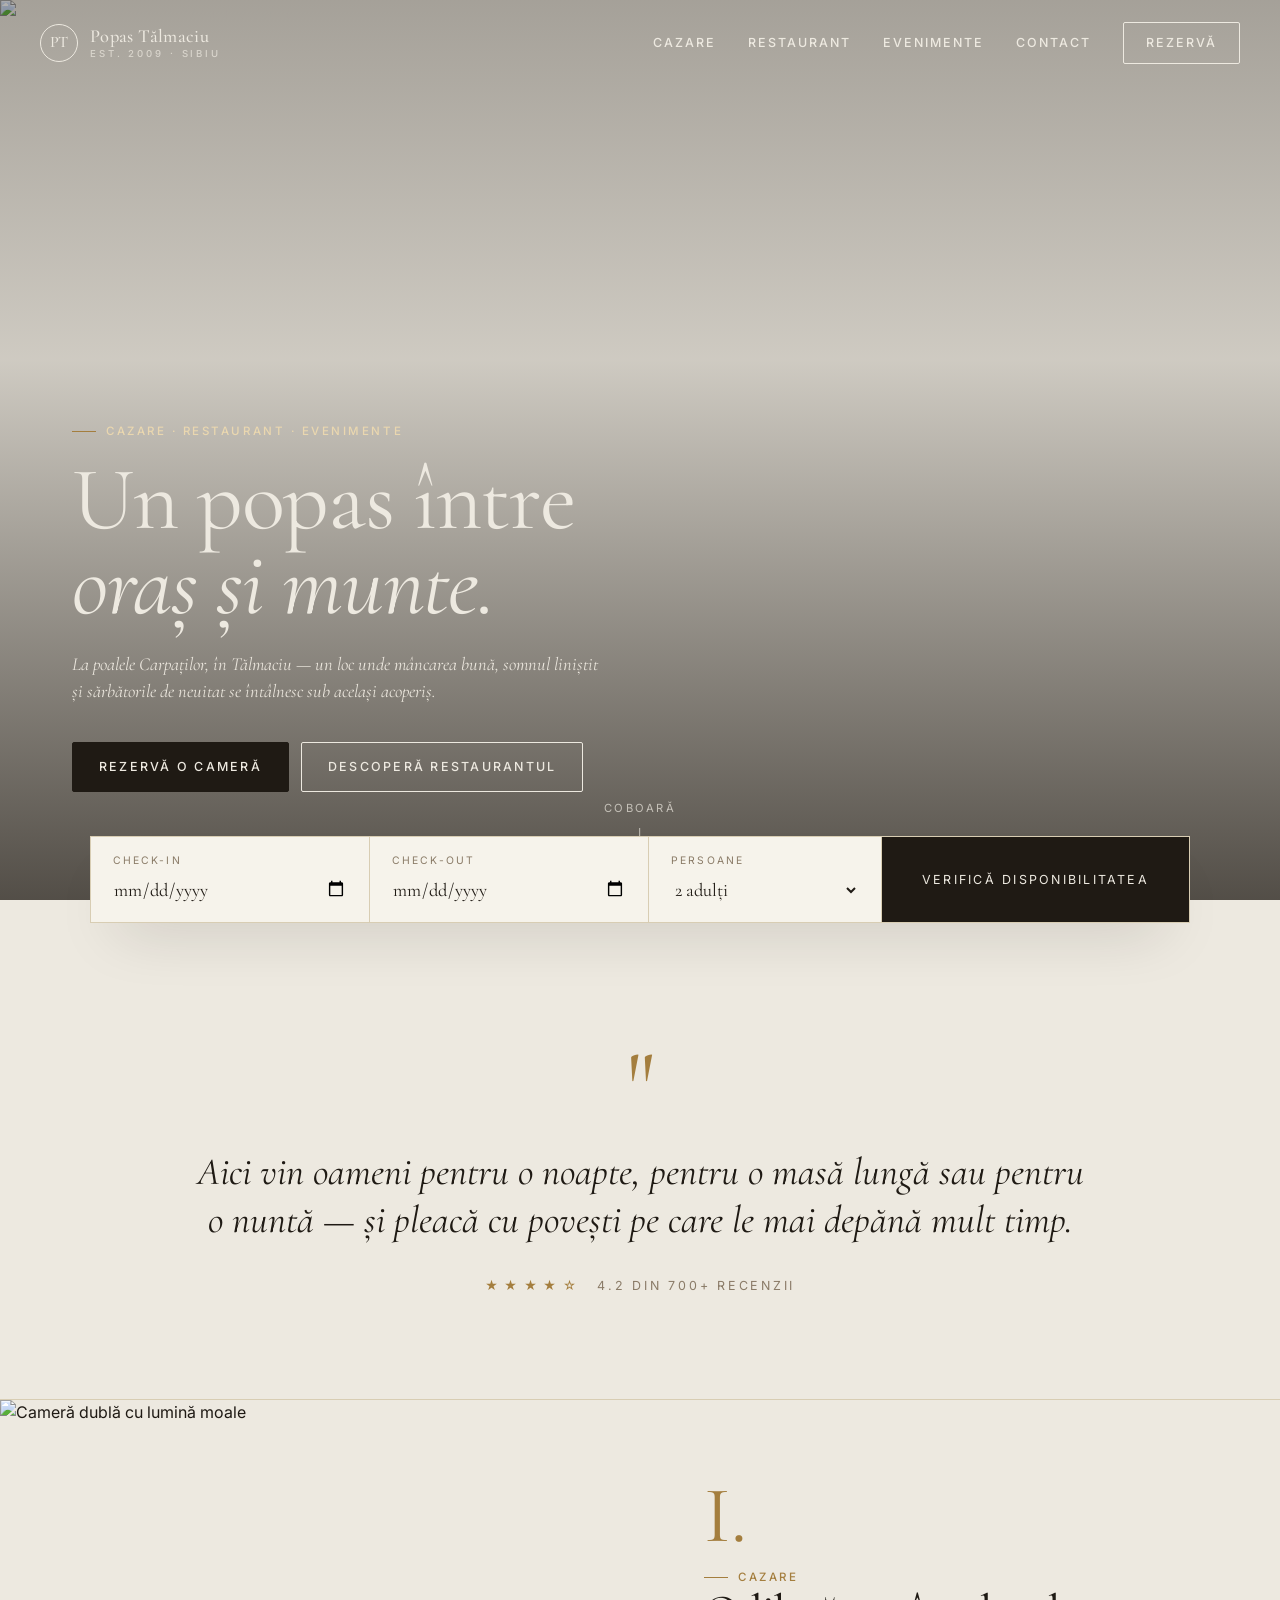
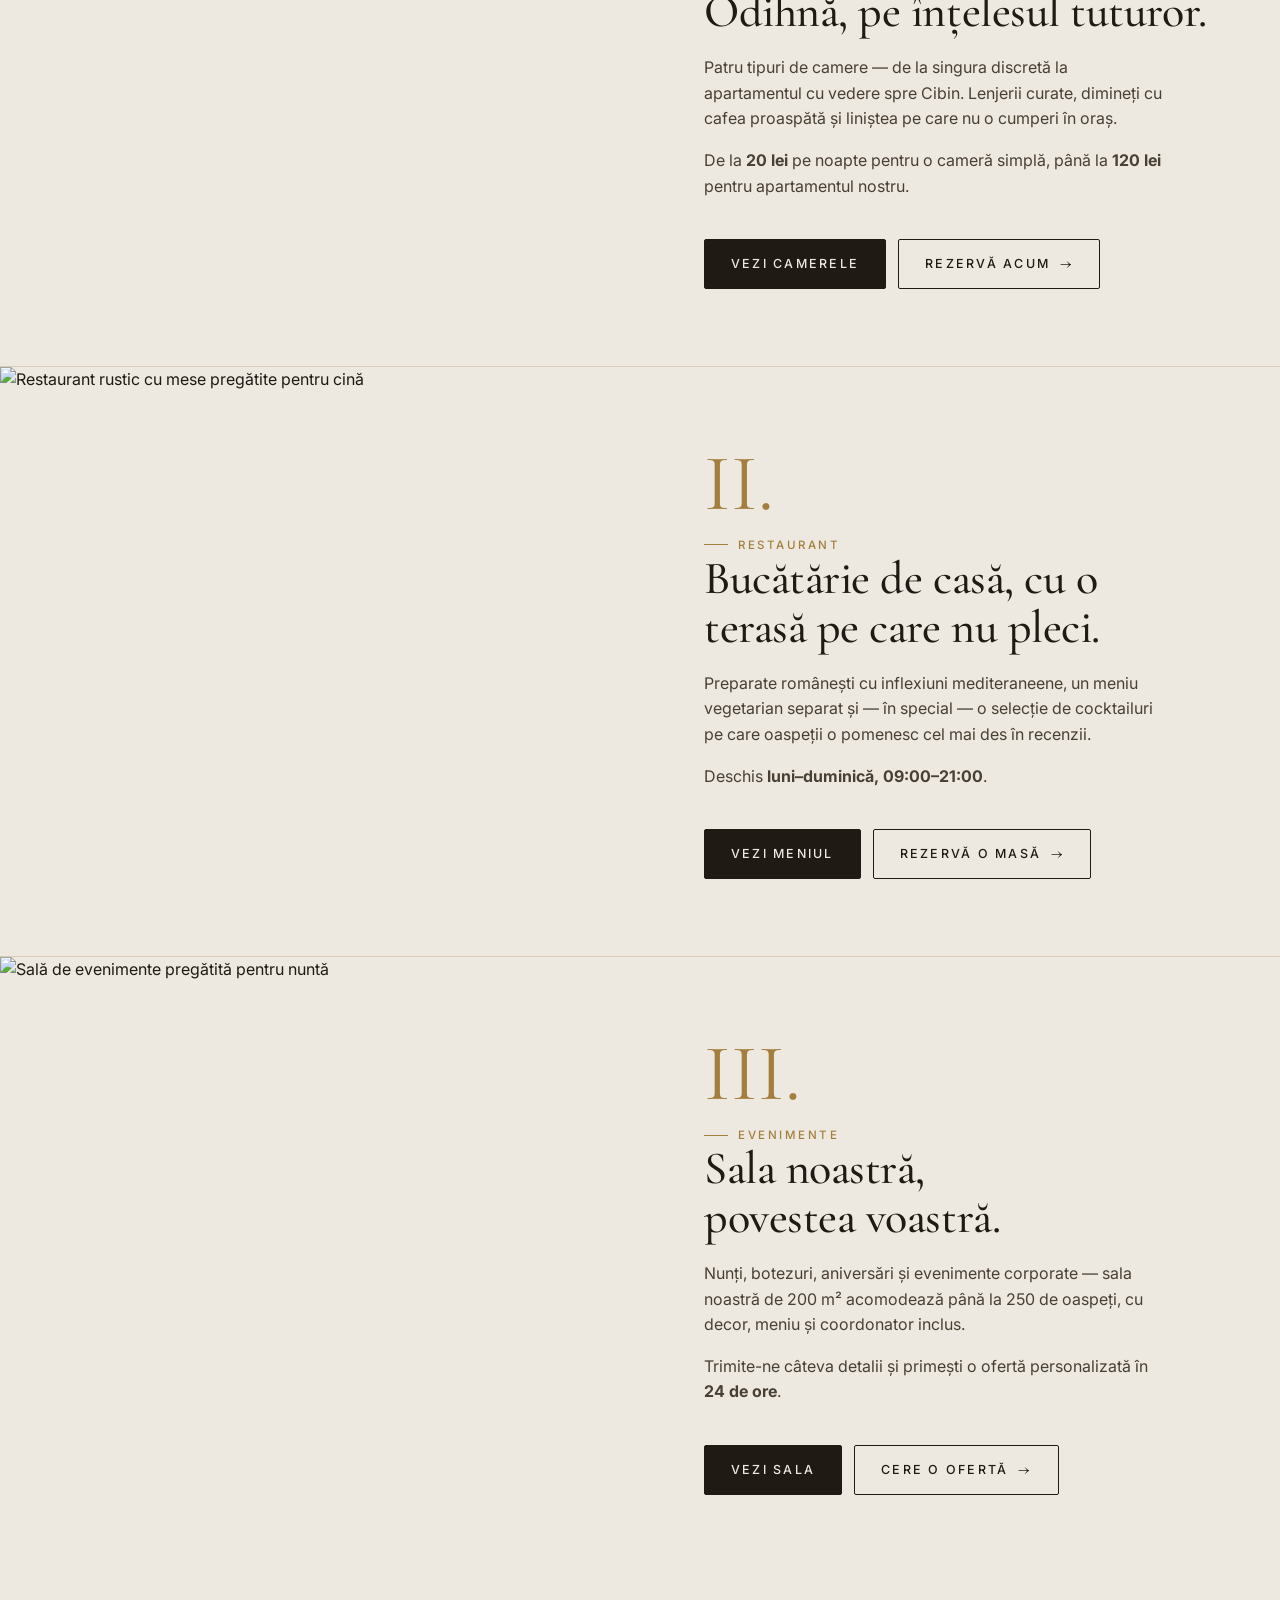
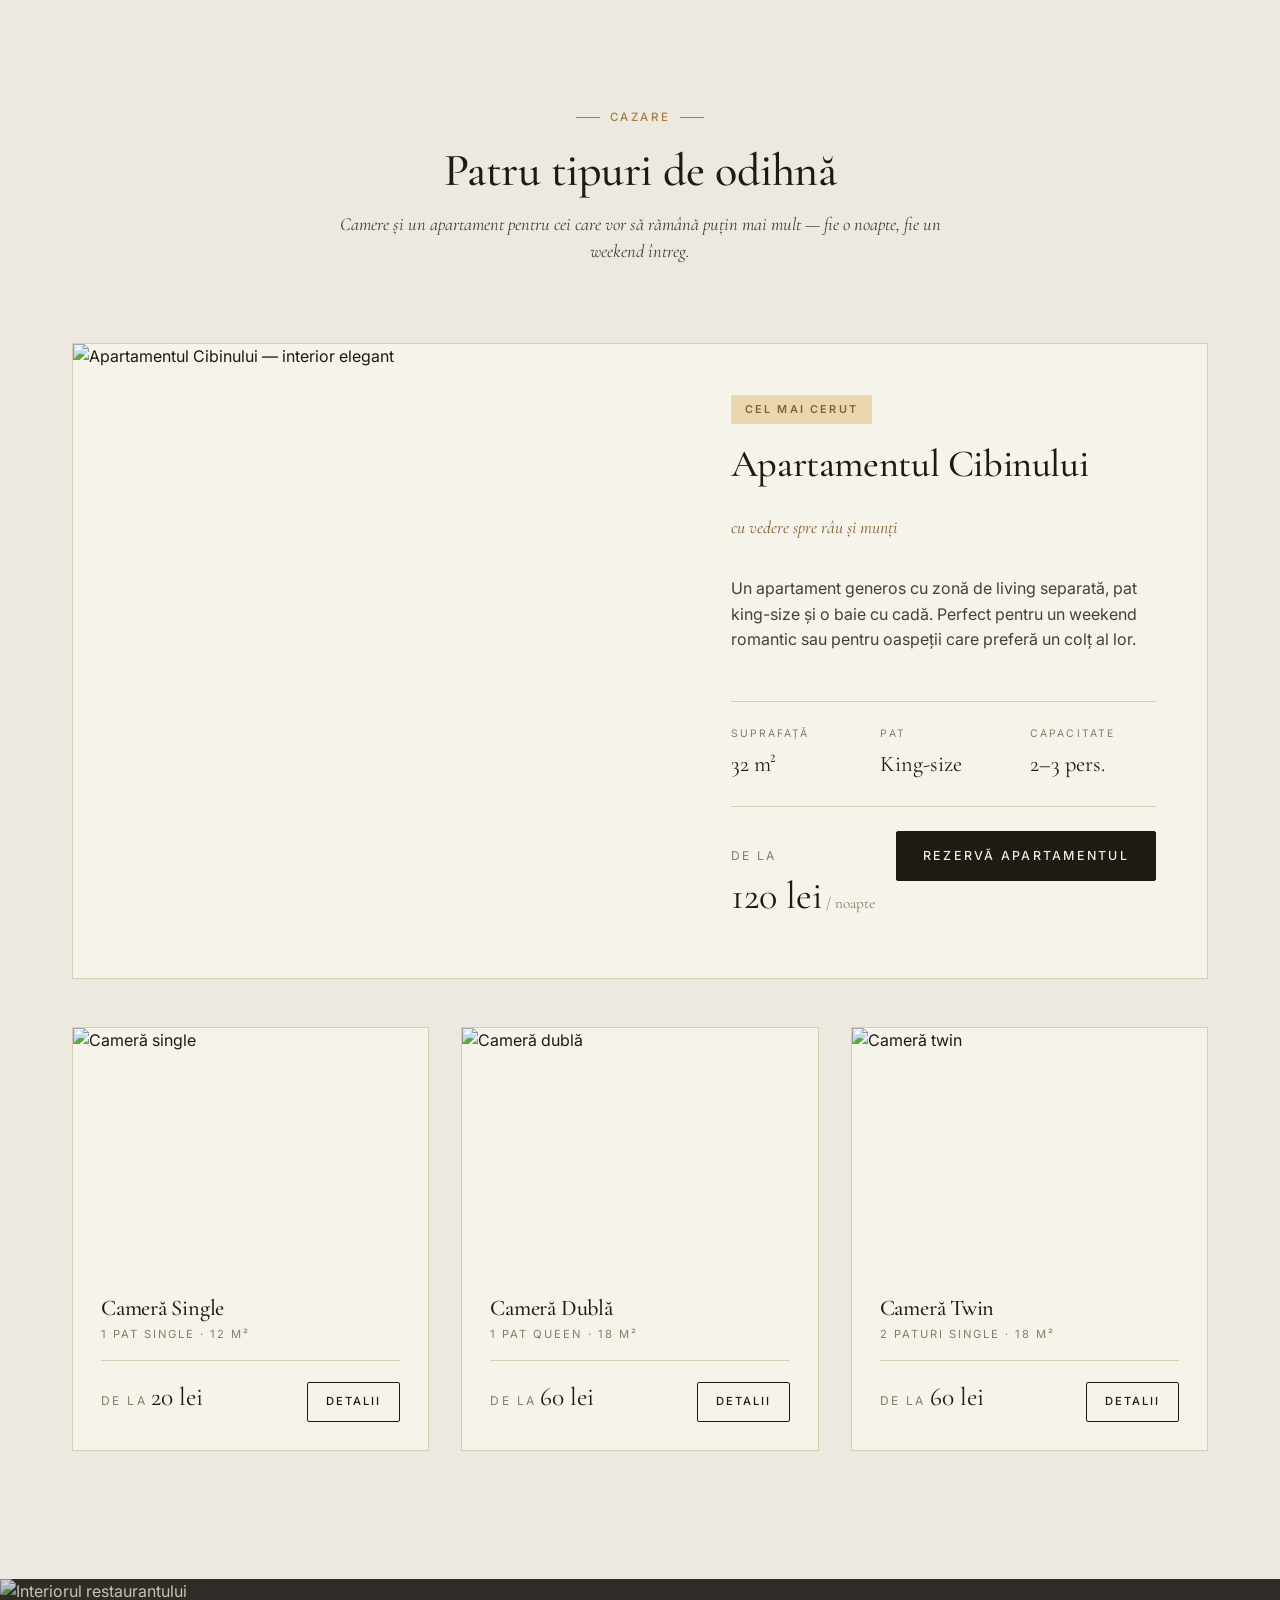
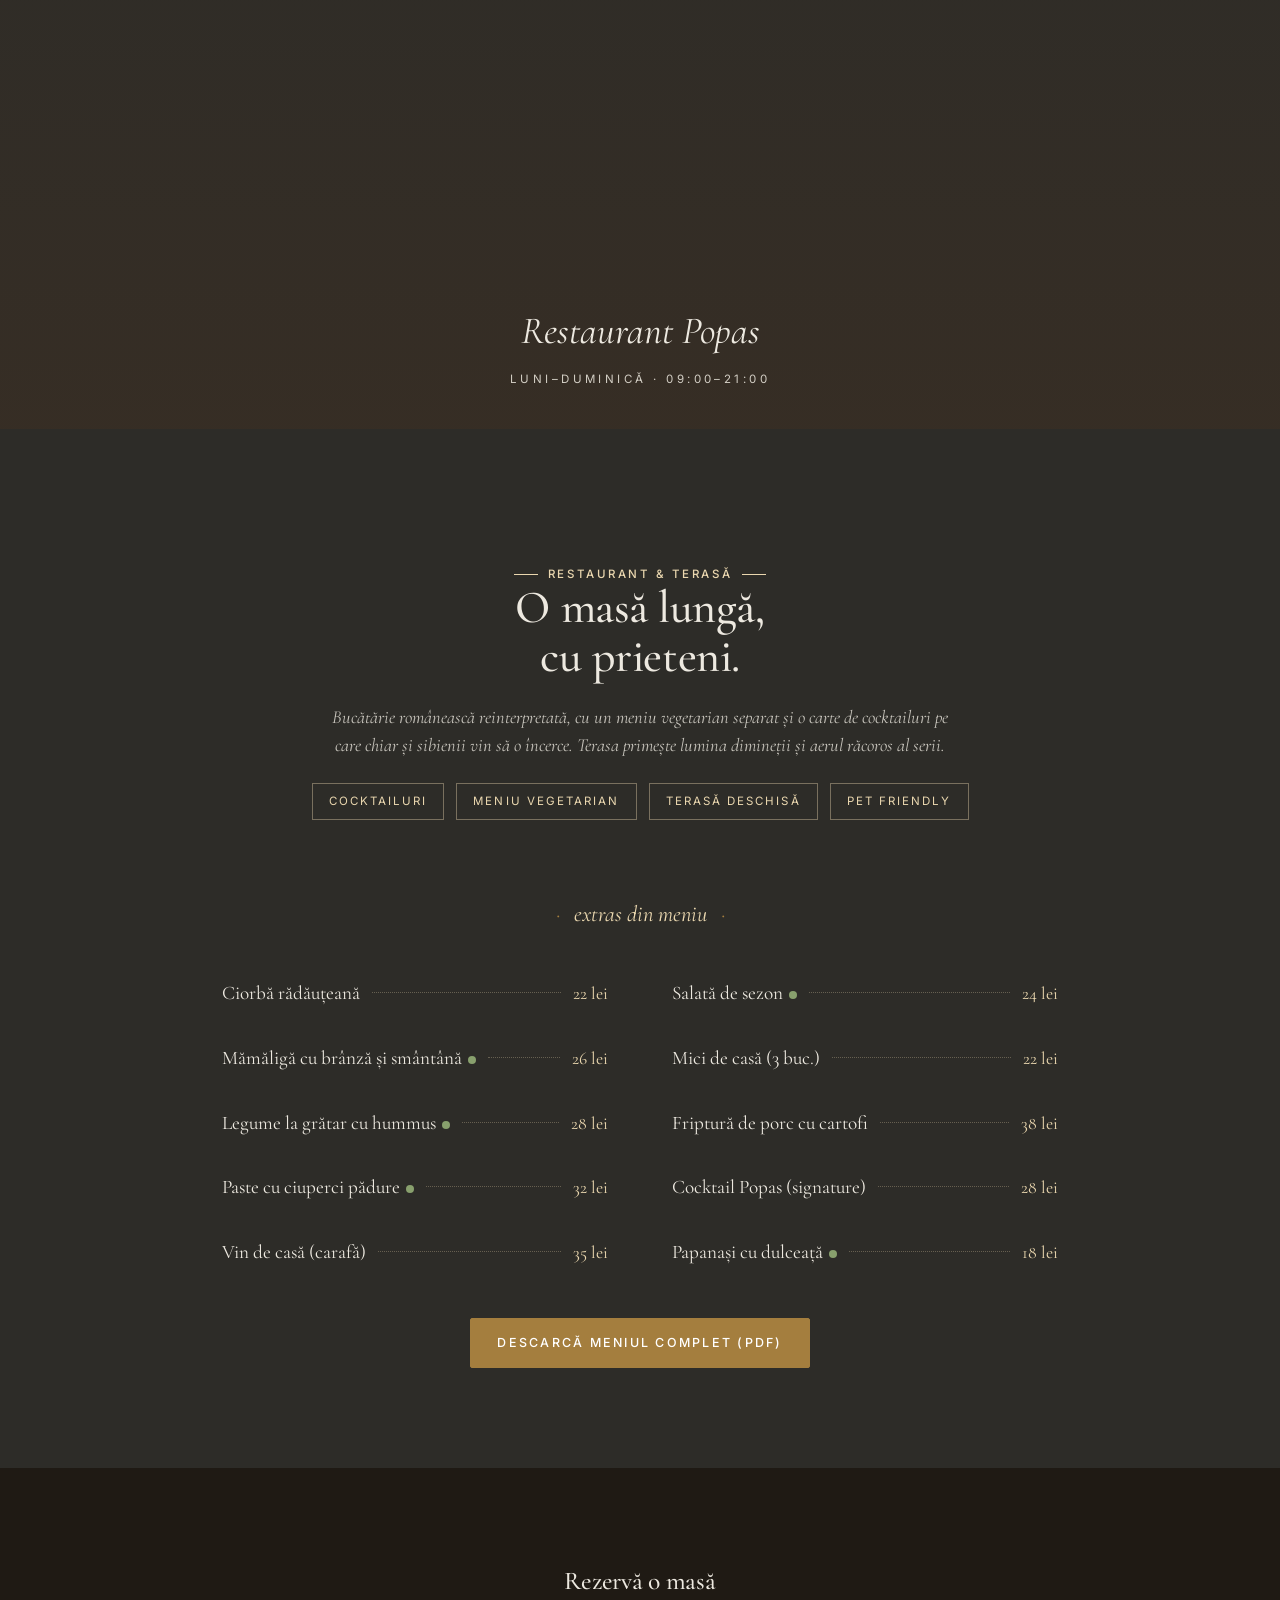
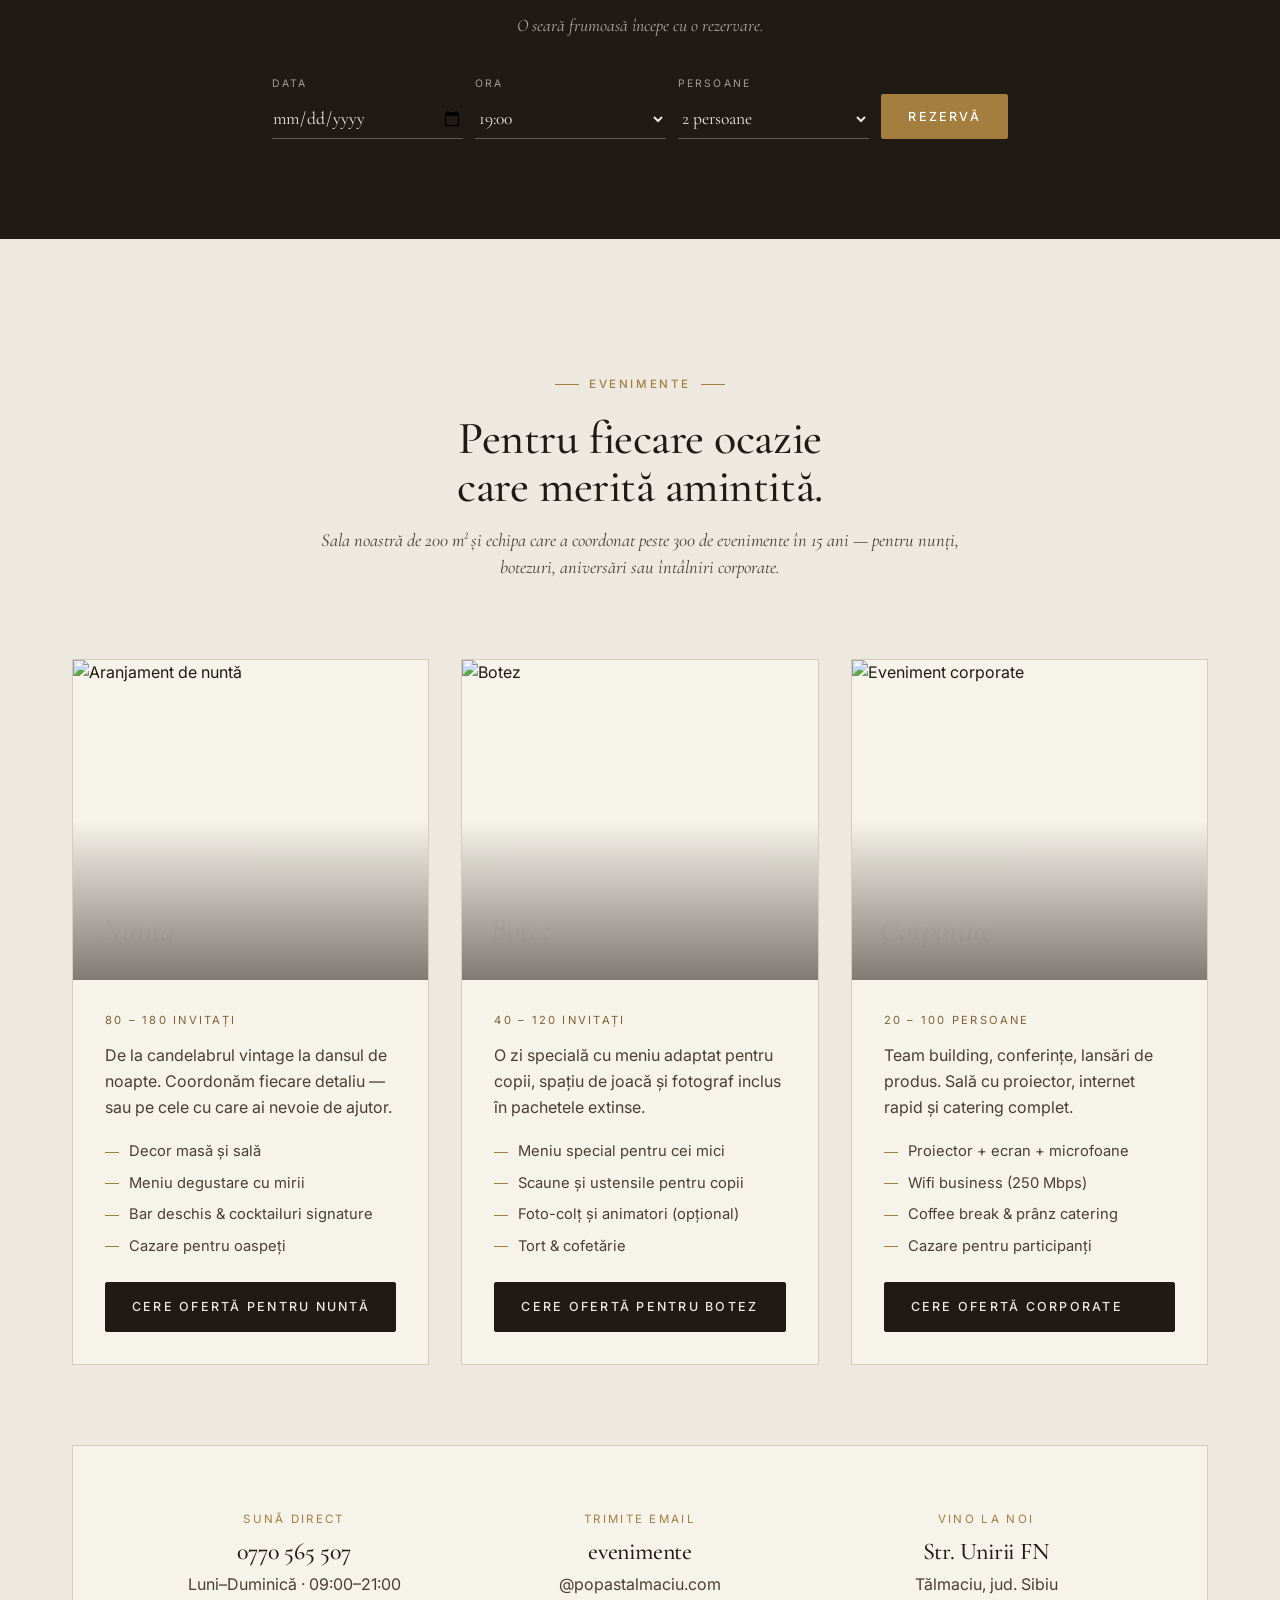
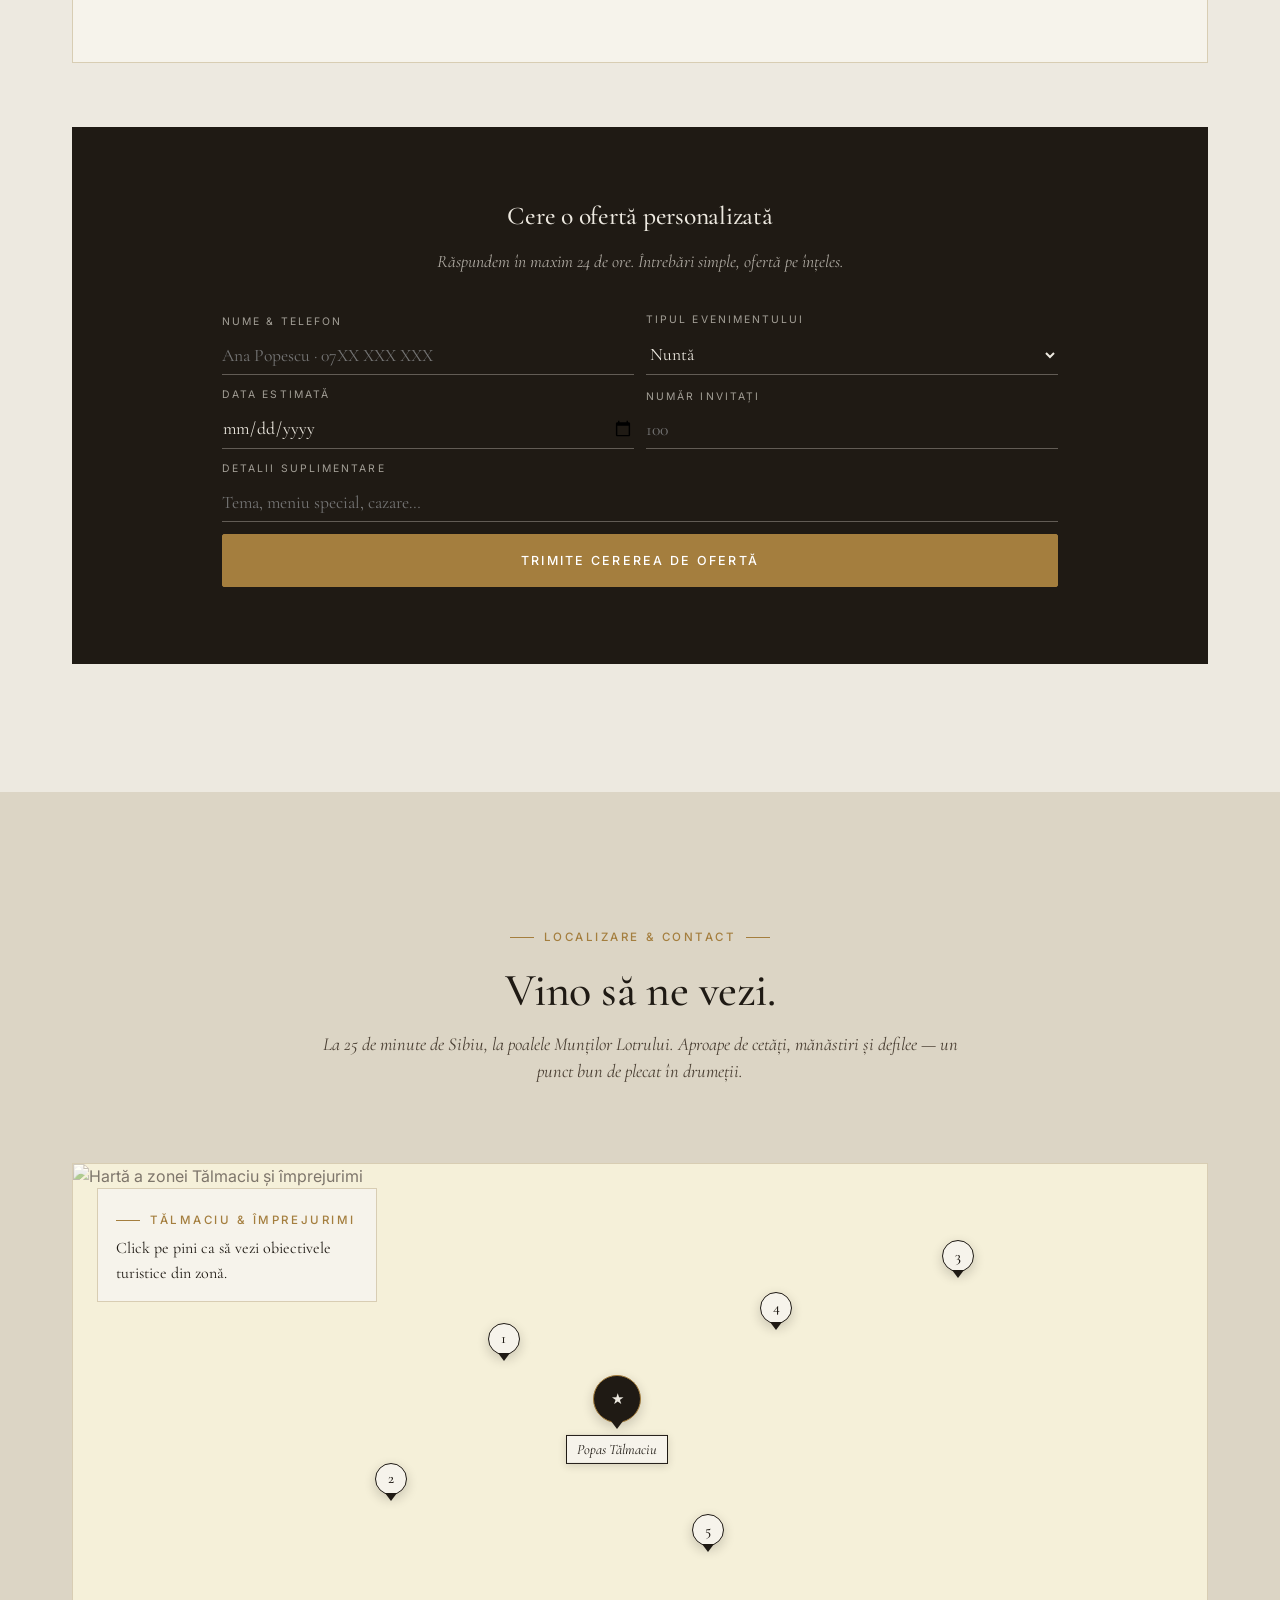
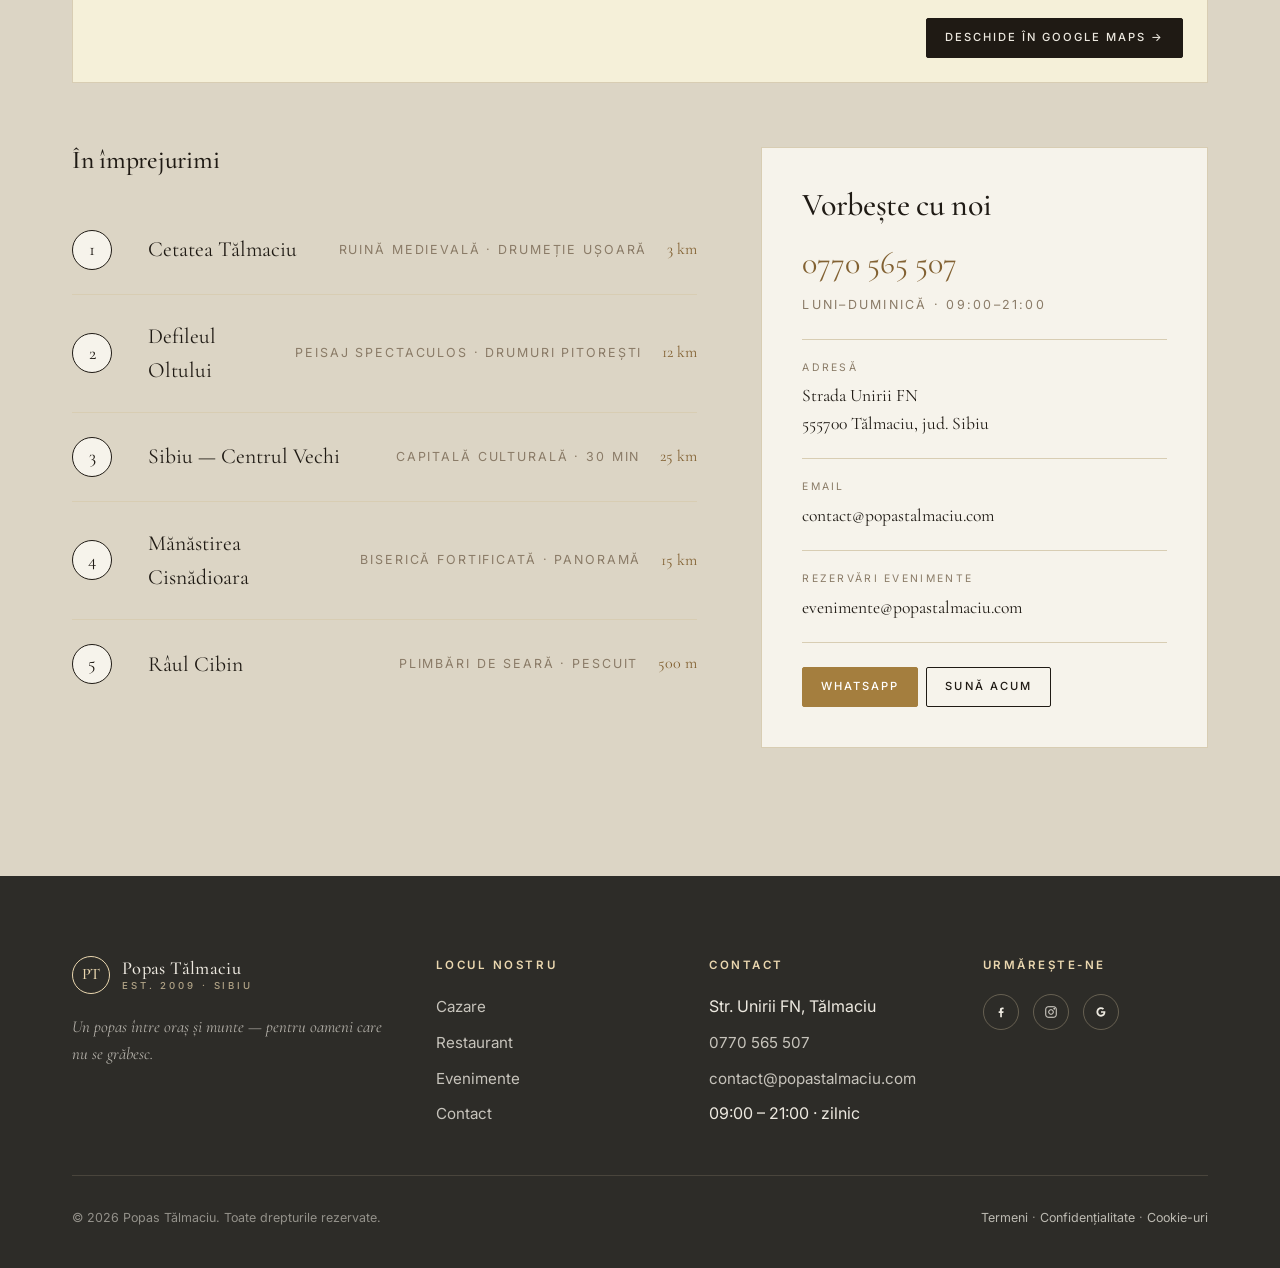
==== index.html @ df998b8d "Implement Popas Tălmaciu website from design handoff Full single-page website for Popas Tălmaciu (Ca" ====
<!DOCTYPE html>
<html lang="ro">
<head>
<meta charset="UTF-8">
<meta name="viewport" content="width=device-width, initial-scale=1.0">
<title>Popas Tălmaciu — Cazare · Restaurant · Evenimente</title>
<meta name="description" content="Popas Tălmaciu — un loc primitor între oraș și munte. Cazare, restaurant cu terasă și sală de evenimente la poalele Carpaților, Tălmaciu.">

<link rel="preconnect" href="https://fonts.googleapis.com">
<link rel="preconnect" href="https://fonts.gstatic.com" crossorigin>
<link href="https://fonts.googleapis.com/css2?family=Cormorant+Garamond:ital,wght@0,400;0,500;0,600;1,400;1,500&family=Inter:wght@400;500;600&family=Caveat:wght@500&family=Playfair+Display:wght@400;500&family=DM+Serif+Display&display=swap" rel="stylesheet">

<link rel="stylesheet" href="popas/styles.css">

<script>
  window.TWEAK_DEFAULTS = {
    "accent": "gold",
    "mood": "stone",
    "fontPair": "cormorant"
  };
</script>
</head>
<body>

<!-- ── Nav ─────────────────────────────────────────────────────────────── -->
<nav class="nav">
  <a href="#home" class="brand">
    <span class="mono">PT</span>
    <span class="name">Popas Tălmaciu<small>Est. 2009 · Sibiu</small></span>
  </a>
  <div class="nav-links">
    <a href="#cazare">Cazare</a>
    <a href="#restaurant">Restaurant</a>
    <a href="#evenimente">Evenimente</a>
    <a href="#contact">Contact</a>
    <a href="#booking" class="nav-cta">Rezervă</a>
  </div>
  <button class="menu-toggle" aria-label="meniu">
    <svg viewBox="0 0 24 24" fill="none" stroke="currentColor" stroke-width="1.5">
      <path d="M4 7h16M4 12h16M4 17h16" stroke-linecap="round"/>
    </svg>
  </button>
</nav>

<!-- ── Hero ────────────────────────────────────────────────────────────── -->
<section class="hero" id="home">
  <div class="img-bg">
    <img data-img-slot="hero-curte" alt="Curtea interioară a popasului la asfințit"
         src="https://images.unsplash.com/photo-1564501049412-61c2a3083791?auto=format&fit=crop&w=2400&q=80">
  </div>
  <div class="container content">
    <span class="kicker" style="color:var(--gold-faint)">Cazare · Restaurant · Evenimente</span>
    <h1>Un popas între<br><em>oraș și munte.</em></h1>
    <p class="lede">La poalele Carpaților, în Tălmaciu — un loc unde mâncarea bună, somnul liniștit și sărbătorile de neuitat se întâlnesc sub același acoperiș.</p>
    <div class="actions">
      <a href="#booking" class="btn primary">Rezervă o cameră</a>
      <a href="#restaurant" class="btn ghost">Descoperă restaurantul</a>
    </div>
  </div>
  <div class="scroll-hint">
    <span>Coboară</span>
    <span class="line"></span>
  </div>
</section>

<!-- ── Booking strip ───────────────────────────────────────────────────── -->
<form class="booking-strip" id="booking" data-demo="booking">
  <div class="field">
    <label for="bk-in">Check-in</label>
    <input type="date" id="bk-in" name="checkin" required>
  </div>
  <div class="field">
    <label for="bk-out">Check-out</label>
    <input type="date" id="bk-out" name="checkout" required>
  </div>
  <div class="field">
    <label for="bk-pax">Persoane</label>
    <select id="bk-pax" name="pax">
      <option>1 adult</option>
      <option selected>2 adulți</option>
      <option>2 adulți, 1 copil</option>
      <option>3 adulți</option>
      <option>4 adulți</option>
    </select>
  </div>
  <div class="submit">
    <button type="submit">Verifică disponibilitatea</button>
  </div>
</form>

<!-- ── About / quote ───────────────────────────────────────────────────── -->
<section class="about section">
  <div class="container reveal">
    <div class="quote-mark">"</div>
    <blockquote>
      Aici vin oameni pentru o noapte, pentru o masă lungă sau pentru o nuntă — și pleacă cu povești pe care le mai depănă mult timp.
    </blockquote>
    <div class="citation">
      <span class="stars">★ ★ ★ ★ ☆</span> &nbsp; 4.2 din 700+ recenzii
    </div>
  </div>
</section>

<!-- ── Chapter I · Cazare ──────────────────────────────────────────────── -->
<article class="chapter reveal">
  <div class="chapter-img">
    <img data-img-slot="ch-cazare" alt="Cameră dublă cu lumină moale"
         src="https://images.unsplash.com/photo-1590490360182-c33d57733427?auto=format&fit=crop&w=1600&q=80">
  </div>
  <div class="chapter-text">
    <div class="chapter-num">I.</div>
    <span class="kicker">Cazare</span>
    <h2>Odihnă, pe înțelesul tuturor.</h2>
    <p>Patru tipuri de camere — de la singura discretă la apartamentul cu vedere spre Cibin. Lenjerii curate, dimineți cu cafea proaspătă și liniștea pe care nu o cumperi în oraș.</p>
    <p>De la <strong>20 lei</strong> pe noapte pentru o cameră simplă, până la <strong>120 lei</strong> pentru apartamentul nostru.</p>
    <div class="actions">
      <a href="#cazare" class="btn primary">Vezi camerele</a>
      <a href="#booking" class="btn">Rezervă acum <span class="arrow">→</span></a>
    </div>
  </div>
</article>

<!-- ── Chapter II · Restaurant ─────────────────────────────────────────── -->
<article class="chapter reverse reveal">
  <div class="chapter-img">
    <img data-img-slot="ch-restaurant" alt="Restaurant rustic cu mese pregătite pentru cină"
         src="https://images.unsplash.com/photo-1517248135467-4c7edcad34c4?auto=format&fit=crop&w=1600&q=80">
  </div>
  <div class="chapter-text">
    <div class="chapter-num">II.</div>
    <span class="kicker">Restaurant</span>
    <h2>Bucătărie de casă, cu o terasă pe care nu pleci.</h2>
    <p>Preparate românești cu inflexiuni mediteraneene, un meniu vegetarian separat și — în special — o selecție de cocktailuri pe care oaspeții o pomenesc cel mai des în recenzii.</p>
    <p>Deschis <strong>luni–duminică, 09:00–21:00</strong>.</p>
    <div class="actions">
      <a href="#restaurant" class="btn primary">Vezi meniul</a>
      <a href="#reserve-table" class="btn">Rezervă o masă <span class="arrow">→</span></a>
    </div>
  </div>
</article>

<!-- ── Chapter III · Evenimente ────────────────────────────────────────── -->
<article class="chapter reveal">
  <div class="chapter-img">
    <img data-img-slot="ch-evenimente" alt="Sală de evenimente pregătită pentru nuntă"
         src="https://images.unsplash.com/photo-1519225421980-715cb0215aed?auto=format&fit=crop&w=1600&q=80">
  </div>
  <div class="chapter-text">
    <div class="chapter-num">III.</div>
    <span class="kicker">Evenimente</span>
    <h2>Sala noastră, povestea voastră.</h2>
    <p>Nunți, botezuri, aniversări și evenimente corporate — sala noastră de 200 m² acomodează până la 250 de oaspeți, cu decor, meniu și coordonator inclus.</p>
    <p>Trimite-ne câteva detalii și primești o ofertă personalizată în <strong>24 de ore</strong>.</p>
    <div class="actions">
      <a href="#evenimente" class="btn primary">Vezi sala</a>
      <a href="#event-form" class="btn">Cere o ofertă <span class="arrow">→</span></a>
    </div>
  </div>
</article>

<!-- ══ Cazare · detail ══════════════════════════════════════════════════ -->
<section class="cazare section" id="cazare">
  <div class="container">
    <div class="section-head reveal">
      <span class="kicker centered">Cazare</span>
      <h2>Patru tipuri de odihnă</h2>
      <p class="lede">Camere și un apartament pentru cei care vor să rămână puțin mai mult — fie o noapte, fie un weekend întreg.</p>
    </div>

    <!-- Featured apartment -->
    <div class="featured-room reveal">
      <div class="img">
        <img data-img-slot="caz-apartament" alt="Apartamentul Cibinului — interior elegant"
             src="https://images.unsplash.com/photo-1631049307264-da0ec9d70304?auto=format&fit=crop&w=1600&q=80">
      </div>
      <div class="info">
        <span class="badge">Cel mai cerut</span>
        <h3>Apartamentul Cibinului</h3>
        <p class="eyebrow">cu vedere spre râu și munți</p>
        <p class="desc">Un apartament generos cu zonă de living separată, pat king-size și o baie cu cadă. Perfect pentru un weekend romantic sau pentru oaspeții care preferă un colț al lor.</p>
        <div class="room-facts">
          <div class="fact"><label>Suprafață</label><div class="value">32 m²</div></div>
          <div class="fact"><label>Pat</label><div class="value">King-size</div></div>
          <div class="fact"><label>Capacitate</label><div class="value">2–3 pers.</div></div>
        </div>
        <div class="price-row">
          <div class="price">
            <div class="from">De la</div>
            <span class="amount">120 lei</span> <span class="unit">/ noapte</span>
          </div>
          <a href="#booking" class="btn primary">Rezervă apartamentul</a>
        </div>
      </div>
    </div>

    <!-- Smaller rooms grid -->
    <div class="rooms-grid reveal">
      <div class="room-card">
        <div class="img">
          <img data-img-slot="caz-single" alt="Cameră single"
               src="https://images.unsplash.com/photo-1611892440504-42a792e24d32?auto=format&fit=crop&w=900&q=80">
        </div>
        <div class="info">
          <h4>Cameră Single</h4>
          <div class="meta">1 pat single · 12 m²</div>
          <div class="row">
            <div class="price"><span class="from">de la</span> <span class="amount">20 lei</span></div>
            <a href="#booking" class="btn sm">Detalii</a>
          </div>
        </div>
      </div>

      <div class="room-card">
        <div class="img">
          <img data-img-slot="caz-dubla" alt="Cameră dublă"
               src="https://images.unsplash.com/photo-1582719478250-c89cae4dc85b?auto=format&fit=crop&w=900&q=80">
        </div>
        <div class="info">
          <h4>Cameră Dublă</h4>
          <div class="meta">1 pat queen · 18 m²</div>
          <div class="row">
            <div class="price"><span class="from">de la</span> <span class="amount">60 lei</span></div>
            <a href="#booking" class="btn sm">Detalii</a>
          </div>
        </div>
      </div>

      <div class="room-card">
        <div class="img">
          <img data-img-slot="caz-twin" alt="Cameră twin"
               src="https://images.unsplash.com/photo-1631049552057-403cdb8f0658?auto=format&fit=crop&w=900&q=80">
        </div>
        <div class="info">
          <h4>Cameră Twin</h4>
          <div class="meta">2 paturi single · 18 m²</div>
          <div class="row">
            <div class="price"><span class="from">de la</span> <span class="amount">60 lei</span></div>
            <a href="#booking" class="btn sm">Detalii</a>
          </div>
        </div>
      </div>
    </div>
  </div>
</section>

<!-- ══ Restaurant ══════════════════════════════════════════════════════ -->
<section class="restaurant" id="restaurant">
  <div class="img-band">
    <img data-img-slot="rest-band" alt="Interiorul restaurantului"
         src="https://images.unsplash.com/photo-1414235077428-338989a2e8c0?auto=format&fit=crop&w=2200&q=80">
    <div class="label">
      <div class="name">Restaurant Popas</div>
      <div class="when">Luni–Duminică · 09:00–21:00</div>
    </div>
  </div>

  <div class="intro reveal">
    <div class="container">
      <span class="kicker centered">Restaurant &amp; Terasă</span>
      <h2>O masă lungă,<br>cu prieteni.</h2>
      <p class="lede">Bucătărie românească reinterpretată, cu un meniu vegetarian separat și o carte de cocktailuri pe care chiar și sibienii vin să o încerce. Terasa primește lumina dimineții și aerul răcoros al serii.</p>
      <div class="badges">
        <span class="badge">Cocktailuri</span>
        <span class="badge">Meniu vegetarian</span>
        <span class="badge">Terasă deschisă</span>
        <span class="badge">Pet friendly</span>
      </div>
    </div>
  </div>

  <div class="menu-block reveal">
    <div class="menu-title">extras din meniu</div>
    <div class="menu-grid">
      <div class="menu-item">
        <span class="name">Ciorbă rădăuțeană</span>
        <span class="desc-line"></span>
        <span class="price">22 lei</span>
      </div>
      <div class="menu-item">
        <span class="name">Salată de sezon<span class="veg" title="vegetarian"></span></span>
        <span class="desc-line"></span>
        <span class="price">24 lei</span>
      </div>
      <div class="menu-item">
        <span class="name">Mămăligă cu brânză și smântână<span class="veg" title="vegetarian"></span></span>
        <span class="desc-line"></span>
        <span class="price">26 lei</span>
      </div>
      <div class="menu-item">
        <span class="name">Mici de casă (3 buc.)</span>
        <span class="desc-line"></span>
        <span class="price">22 lei</span>
      </div>
      <div class="menu-item">
        <span class="name">Legume la grătar cu hummus<span class="veg" title="vegetarian"></span></span>
        <span class="desc-line"></span>
        <span class="price">28 lei</span>
      </div>
      <div class="menu-item">
        <span class="name">Friptură de porc cu cartofi</span>
        <span class="desc-line"></span>
        <span class="price">38 lei</span>
      </div>
      <div class="menu-item">
        <span class="name">Paste cu ciuperci pădure<span class="veg" title="vegetarian"></span></span>
        <span class="desc-line"></span>
        <span class="price">32 lei</span>
      </div>
      <div class="menu-item">
        <span class="name">Cocktail Popas (signature)</span>
        <span class="desc-line"></span>
        <span class="price">28 lei</span>
      </div>
      <div class="menu-item">
        <span class="name">Vin de casă (carafă)</span>
        <span class="desc-line"></span>
        <span class="price">35 lei</span>
      </div>
      <div class="menu-item">
        <span class="name">Papanași cu dulceață<span class="veg" title="vegetarian"></span></span>
        <span class="desc-line"></span>
        <span class="price">18 lei</span>
      </div>
    </div>
    <div class="menu-cta">
      <a href="#" class="btn gold" onclick="event.preventDefault(); alert('Aici va fi link spre PDF-ul meniului complet');">Descarcă meniul complet (PDF)</a>
    </div>
  </div>

  <!-- Reserve a table -->
  <div class="reserve-table" id="reserve-table">
    <div class="container">
      <h3>Rezervă o masă</h3>
      <p class="sub">O seară frumoasă începe cu o rezervare.</p>
      <form class="reserve-form" data-demo="table">
        <div class="field">
          <label for="rt-date">Data</label>
          <input type="date" id="rt-date" required>
        </div>
        <div class="field">
          <label for="rt-time">Ora</label>
          <select id="rt-time" required>
            <option>12:00</option><option>13:00</option><option>14:00</option>
            <option>18:00</option><option selected>19:00</option><option>20:00</option>
          </select>
        </div>
        <div class="field">
          <label for="rt-pax">Persoane</label>
          <select id="rt-pax" required>
            <option>2 persoane</option><option>3</option><option>4</option>
            <option>5</option><option>6</option><option>7+</option>
          </select>
        </div>
        <button type="submit" class="btn">Rezervă</button>
      </form>
    </div>
  </div>
</section>

<!-- ══ Evenimente ══════════════════════════════════════════════════════ -->
<section class="evenimente section" id="evenimente">
  <div class="container">
    <div class="section-head reveal">
      <span class="kicker centered">Evenimente</span>
      <h2>Pentru fiecare ocazie<br>care merită amintită.</h2>
      <p class="lede">Sala noastră de 200 m² și echipa care a coordonat peste 300 de evenimente în 15 ani — pentru nunți, botezuri, aniversări sau întâlniri corporate.</p>
    </div>

    <div class="event-grid reveal">
      <div class="event-card">
        <div class="img">
          <img data-img-slot="ev-nunta" alt="Aranjament de nuntă"
               src="https://images.unsplash.com/photo-1519741497674-611481863552?auto=format&fit=crop&w=1200&q=80">
          <div class="label">Nuntă</div>
        </div>
        <div class="info">
          <div class="capacity">80 – 180 invitați</div>
          <p>De la candelabrul vintage la dansul de noapte. Coordonăm fiecare detaliu — sau pe cele cu care ai nevoie de ajutor.</p>
          <ul>
            <li>Decor masă și sală</li>
            <li>Meniu degustare cu mirii</li>
            <li>Bar deschis &amp; cocktailuri signature</li>
            <li>Cazare pentru oaspeți</li>
          </ul>
          <a href="#event-form" class="btn primary">Cere ofertă pentru nuntă</a>
        </div>
      </div>

      <div class="event-card">
        <div class="img">
          <img data-img-slot="ev-botez" alt="Botez"
               src="https://images.unsplash.com/photo-1530023367847-a683933f4172?auto=format&fit=crop&w=1200&q=80">
          <div class="label">Botez</div>
        </div>
        <div class="info">
          <div class="capacity">40 – 120 invitați</div>
          <p>O zi specială cu meniu adaptat pentru copii, spațiu de joacă și fotograf inclus în pachetele extinse.</p>
          <ul>
            <li>Meniu special pentru cei mici</li>
            <li>Scaune și ustensile pentru copii</li>
            <li>Foto-colț și animatori (opțional)</li>
            <li>Tort &amp; cofetărie</li>
          </ul>
          <a href="#event-form" class="btn primary">Cere ofertă pentru botez</a>
        </div>
      </div>

      <div class="event-card">
        <div class="img">
          <img data-img-slot="ev-corporate" alt="Eveniment corporate"
               src="https://images.unsplash.com/photo-1464366400600-7168b8af9bc3?auto=format&fit=crop&w=1200&q=80">
          <div class="label">Corporate</div>
        </div>
        <div class="info">
          <div class="capacity">20 – 100 persoane</div>
          <p>Team building, conferințe, lansări de produs. Sală cu proiector, internet rapid și catering complet.</p>
          <ul>
            <li>Proiector + ecran + microfoane</li>
            <li>Wifi business (250 Mbps)</li>
            <li>Coffee break &amp; prânz catering</li>
            <li>Cazare pentru participanți</li>
          </ul>
          <a href="#event-form" class="btn primary">Cere ofertă corporate</a>
        </div>
      </div>
    </div>

    <!-- Direct contact strip -->
    <div class="event-contact reveal">
      <div class="item">
        <div class="meta">Sună direct</div>
        <h4>0770 565 507</h4>
        <p>Luni–Duminică · 09:00–21:00</p>
      </div>
      <div class="item">
        <div class="meta">Trimite email</div>
        <h4>evenimente</h4>
        <p>@popastalmaciu.com</p>
      </div>
      <div class="item">
        <div class="meta">Vino la noi</div>
        <h4>Str. Unirii FN</h4>
        <p>Tălmaciu, jud. Sibiu</p>
      </div>
    </div>

    <!-- Event request form -->
    <form class="reserve-table" id="event-form" data-demo="event" style="margin-top:64px; padding: clamp(48px, 6vw, 80px); background: var(--ink);">
      <div class="container" style="max-width:900px;">
        <h3 style="color:var(--cream); text-align:center;">Cere o ofertă personalizată</h3>
        <p class="sub" style="color:rgba(250,246,236,0.65);">Răspundem în maxim 24 de ore. Întrebări simple, ofertă pe înțeles.</p>
        <div class="reserve-form" style="grid-template-columns: 1fr 1fr;">
          <div class="field">
            <label for="ev-name">Nume &amp; telefon</label>
            <input type="text" id="ev-name" placeholder="Ana Popescu · 07XX XXX XXX" required>
          </div>
          <div class="field">
            <label for="ev-type">Tipul evenimentului</label>
            <select id="ev-type" required>
              <option>Nuntă</option>
              <option>Botez</option>
              <option>Aniversare</option>
              <option>Corporate</option>
              <option>Altul</option>
            </select>
          </div>
          <div class="field">
            <label for="ev-date">Data estimată</label>
            <input type="date" id="ev-date" required>
          </div>
          <div class="field">
            <label for="ev-pax">Număr invitați</label>
            <input type="number" id="ev-pax" min="10" max="300" placeholder="100" required>
          </div>
          <div class="field" style="grid-column: 1 / -1;">
            <label for="ev-msg">Detalii suplimentare</label>
            <input type="text" id="ev-msg" placeholder="Tema, meniu special, cazare…">
          </div>
          <button type="submit" class="btn" style="grid-column: 1 / -1; justify-content: center; padding: 18px;">Trimite cererea de ofertă</button>
        </div>
      </div>
    </form>
  </div>
</section>

<!-- ══ Contact & Localizare ════════════════════════════════════════════ -->
<section class="contact section" id="contact">
  <div class="container">
    <div class="section-head reveal">
      <span class="kicker centered">Localizare &amp; Contact</span>
      <h2>Vino să ne vezi.</h2>
      <p class="lede">La 25 de minute de Sibiu, la poalele Munților Lotrului. Aproape de cetăți, mănăstiri și defilee — un punct bun de plecat în drumeții.</p>
    </div>

    <!-- Map with pins -->
    <div class="map-wrap reveal">
      <div class="map-img">
        <img data-img-slot="map-area" alt="Hartă a zonei Tălmaciu și împrejurimi"
             src="https://images.unsplash.com/photo-1524661135-423995f22d0b?auto=format&fit=crop&w=2000&q=80">
      </div>

      <div class="map-overlay">
        <span class="kicker">Tălmaciu &amp; împrejurimi</span>
        <p>Click pe pini ca să vezi obiectivele turistice din zonă.</p>
      </div>

      <!-- Main pin -->
      <div class="map-pin main" style="left:48%; top:58%;" title="Popas Tălmaciu">
        <div class="head">★</div>
        <div class="tail"></div>
        <div class="label">Popas Tălmaciu</div>
      </div>

      <!-- Attraction pins -->
      <div class="map-pin" style="left:38%; top:38%;" title="Cetatea Tălmaciu">
        <div class="head">1</div>
        <div class="tail"></div>
      </div>
      <div class="map-pin" style="left:28%; top:65%;" title="Defileul Oltului">
        <div class="head">2</div>
        <div class="tail"></div>
      </div>
      <div class="map-pin" style="left:78%; top:22%;" title="Sibiu — Centrul Vechi">
        <div class="head">3</div>
        <div class="tail"></div>
      </div>
      <div class="map-pin" style="left:62%; top:32%;" title="Mănăstirea Cisnădioara">
        <div class="head">4</div>
        <div class="tail"></div>
      </div>
      <div class="map-pin" style="left:56%; top:75%;" title="Râul Cibin">
        <div class="head">5</div>
        <div class="tail"></div>
      </div>

      <div class="map-actions">
        <a href="https://www.google.com/maps/search/?api=1&query=Popas+Talmaciu" target="_blank" rel="noopener" class="btn sm primary">Deschide în Google Maps →</a>
      </div>
    </div>

    <div class="contact-grid">
      <!-- Attractions list -->
      <div class="attractions reveal">
        <h3>În împrejurimi</h3>
        <div class="attractions-list">
          <div class="attraction">
            <div class="num">1</div>
            <div class="name">Cetatea Tălmaciu</div>
            <div class="desc">ruină medievală · drumeție ușoară</div>
            <div class="dist">3 km</div>
          </div>
          <div class="attraction">
            <div class="num">2</div>
            <div class="name">Defileul Oltului</div>
            <div class="desc">peisaj spectaculos · drumuri pitorești</div>
            <div class="dist">12 km</div>
          </div>
          <div class="attraction">
            <div class="num">3</div>
            <div class="name">Sibiu — Centrul Vechi</div>
            <div class="desc">capitală culturală · 30 min</div>
            <div class="dist">25 km</div>
          </div>
          <div class="attraction">
            <div class="num">4</div>
            <div class="name">Mănăstirea Cisnădioara</div>
            <div class="desc">biserică fortificată · panoramă</div>
            <div class="dist">15 km</div>
          </div>
          <div class="attraction">
            <div class="num">5</div>
            <div class="name">Râul Cibin</div>
            <div class="desc">plimbări de seară · pescuit</div>
            <div class="dist">500 m</div>
          </div>
        </div>
      </div>

      <!-- Contact card -->
      <div class="contact-card reveal">
        <h3>Vorbește cu noi</h3>
        <div class="phone">0770 565 507</div>
        <div class="hours">Luni–Duminică · 09:00–21:00</div>

        <div class="info-block">
          <div class="label">Adresă</div>
          <div class="value">Strada Unirii FN<br>555700 Tălmaciu, jud. Sibiu</div>
        </div>
        <div class="info-block">
          <div class="label">Email</div>
          <div class="value">contact@popastalmaciu.com</div>
        </div>
        <div class="info-block">
          <div class="label">Rezervări evenimente</div>
          <div class="value">evenimente@popastalmaciu.com</div>
        </div>

        <div class="actions">
          <a href="https://wa.me/40770565507" target="_blank" rel="noopener" class="btn gold sm">WhatsApp</a>
          <a href="tel:+40770565507" class="btn sm">Sună acum</a>
        </div>
      </div>
    </div>
  </div>
</section>

<!-- ── Footer ──────────────────────────────────────────────────────────── -->
<footer class="footer">
  <div class="container">
    <div class="top">
      <div class="brand-block">
        <a href="#home" class="brand">
          <span class="mono">PT</span>
          <span class="name" style="color:var(--cream)">Popas Tălmaciu<small>Est. 2009 · Sibiu</small></span>
        </a>
        <p>Un popas între oraș și munte — pentru oameni care nu se grăbesc.</p>
      </div>

      <div>
        <h5>Locul nostru</h5>
        <ul>
          <li><a href="#cazare">Cazare</a></li>
          <li><a href="#restaurant">Restaurant</a></li>
          <li><a href="#evenimente">Evenimente</a></li>
          <li><a href="#contact">Contact</a></li>
        </ul>
      </div>

      <div>
        <h5>Contact</h5>
        <ul>
          <li>Str. Unirii FN, Tălmaciu</li>
          <li><a href="tel:+40770565507">0770 565 507</a></li>
          <li><a href="mailto:contact@popastalmaciu.com">contact@popastalmaciu.com</a></li>
          <li>09:00 – 21:00 · zilnic</li>
        </ul>
      </div>

      <div>
        <h5>Urmărește-ne</h5>
        <div class="socials">
          <a href="#" aria-label="Facebook">
            <svg viewBox="0 0 24 24" fill="currentColor"><path d="M13.5 21v-7.5h2.5l.4-3h-2.9V8.6c0-.85.27-1.43 1.5-1.43h1.5V4.5c-.3-.04-1.27-.12-2.4-.12-2.4 0-4 1.45-4 4.1V10.5H8v3h2.6V21h2.9z"/></svg>
          </a>
          <a href="#" aria-label="Instagram">
            <svg viewBox="0 0 24 24" fill="none" stroke="currentColor" stroke-width="1.6"><rect x="3" y="3" width="18" height="18" rx="4"/><circle cx="12" cy="12" r="4"/><circle cx="17.5" cy="6.5" r="0.8" fill="currentColor"/></svg>
          </a>
          <a href="#" aria-label="Google">
            <svg viewBox="0 0 24 24" fill="currentColor"><path d="M12 4c2.1 0 3.9.7 5.3 2.1l-2.2 2.1c-.6-.5-1.6-1.2-3.1-1.2-2.6 0-4.7 2.2-4.7 4.9 0 2.7 2.1 4.9 4.7 4.9 3 0 4.1-2 4.3-3.4H12v-2.8h7.4c.1.4.1.8.1 1.4 0 4.7-3.2 8.1-7.5 8.1-4.3 0-7.8-3.5-7.8-7.9C4.2 7.5 7.7 4 12 4z"/></svg>
          </a>
        </div>
      </div>
    </div>

    <div class="bottom">
      <div>© 2026 Popas Tălmaciu. Toate drepturile rezervate.</div>
      <div><a href="#">Termeni</a> · <a href="#">Confidențialitate</a> · <a href="#">Cookie-uri</a></div>
    </div>
  </div>
</footer>

<script src="popas/script.js"></script>
</body>
</html>
---- popas/styles.css ----
/* ───────────────────────────────────────────────────────────────────────────
   Popas Tălmaciu · stylesheet
   Boutique hotel · cream + ink + faint gold · serif Cormorant + sans Inter
   ─────────────────────────────────────────────────────────────────────── */

:root {
  --cream:        #faf6ec;
  --cream-deep:   #f1ead8;
  --paper:        #fffcf3;
  --ink:          #1f1a14;
  --ink-soft:     #4a3f33;
  --ink-faint:    #8a7b67;
  --line:         #d8cdb3;
  --gold:         #a47e3e;
  --gold-deep:    #826132;
  --gold-faint:   #ead7af;
  --wood:         #3a2e23;

  --serif: "Cormorant Garamond", "Cormorant", Georgia, serif;
  --sans:  "Inter", -apple-system, BlinkMacSystemFont, "Segoe UI", system-ui, sans-serif;
  --hand:  "Caveat", cursive;

  --container: 1200px;
  --r-sm: 2px;
  --r-md: 4px;
}

* { box-sizing: border-box; }

html, body {
  margin: 0; padding: 0;
  background: var(--cream);
  color: var(--ink);
  font-family: var(--sans);
  font-size: 16px;
  line-height: 1.6;
  -webkit-font-smoothing: antialiased;
  text-rendering: optimizeLegibility;
}

img { display: block; max-width: 100%; }

a { color: inherit; text-decoration: none; }
a:hover { color: var(--gold-deep); }

/* ── Typography ────────────────────────────────────────────────────────── */
h1, h2, h3, h4 {
  font-family: var(--serif);
  font-weight: 500;
  letter-spacing: -0.01em;
  line-height: 1.05;
  margin: 0;
  text-wrap: balance;
}
h1 { font-size: clamp(2.5rem, 5.5vw, 5rem); }
h2 { font-size: clamp(2rem, 3.6vw, 3.25rem); }
h3 { font-size: clamp(1.4rem, 2vw, 1.75rem); }
h4 { font-size: 1.15rem; }
p  { text-wrap: pretty; }

.kicker {
  font-family: var(--sans);
  font-size: 0.72rem;
  font-weight: 500;
  letter-spacing: 0.22em;
  text-transform: uppercase;
  color: var(--gold);
  display: inline-flex;
  align-items: center;
  gap: 10px;
}
.kicker::before {
  content: ''; display: inline-block;
  width: 24px; height: 1px; background: var(--gold);
}
.kicker.centered { justify-content: center; }
.kicker.centered::after {
  content: ''; display: inline-block;
  width: 24px; height: 1px; background: var(--gold);
}

.eyebrow {
  font-family: var(--serif);
  font-style: italic;
  font-size: 1.1rem;
  color: var(--gold-deep);
}

.lede {
  font-family: var(--serif);
  font-size: clamp(1.15rem, 1.4vw, 1.4rem);
  color: var(--ink-soft);
  font-style: italic;
  line-height: 1.5;
}

/* ── Layout ────────────────────────────────────────────────────────────── */
.container { max-width: var(--container); margin: 0 auto; padding: 0 32px; }
.section { padding: clamp(64px, 9vw, 140px) 0; }
section { position: relative; }

/* ── Buttons ───────────────────────────────────────────────────────────── */
.btn {
  display: inline-flex; align-items: center; gap: 10px;
  padding: 14px 26px;
  font-family: var(--sans);
  font-size: 0.78rem;
  font-weight: 500;
  letter-spacing: 0.18em;
  text-transform: uppercase;
  border: 1px solid var(--ink);
  background: transparent;
  color: var(--ink);
  cursor: pointer;
  transition: all .25s ease;
  border-radius: var(--r-sm);
  text-decoration: none;
  white-space: nowrap;
}
.btn:hover { background: var(--ink); color: var(--cream); }
.btn.primary {
  background: var(--ink); color: var(--cream); border-color: var(--ink);
}
.btn.primary:hover { background: var(--gold-deep); border-color: var(--gold-deep); color: var(--cream); }
.btn.gold { background: var(--gold); border-color: var(--gold); color: white; }
.btn.gold:hover { background: var(--gold-deep); border-color: var(--gold-deep); }
.btn.ghost { border-color: var(--cream); color: var(--cream); }
.btn.ghost:hover { background: var(--cream); color: var(--ink); border-color: var(--cream); }
.btn.sm { padding: 10px 18px; font-size: 0.7rem; }
.btn .arrow { font-family: var(--serif); font-size: 1.1rem; line-height: 0; }

/* ── Nav ───────────────────────────────────────────────────────────────── */
.nav {
  position: fixed; top: 0; left: 0; right: 0; z-index: 50;
  padding: 22px 40px;
  display: flex; align-items: center; justify-content: space-between;
  transition: background .3s ease, padding .3s ease, box-shadow .3s ease;
  color: var(--cream);
}
.nav.scrolled {
  background: rgba(250,246,236,0.97);
  color: var(--ink);
  padding: 14px 40px;
  box-shadow: 0 1px 0 var(--line);
  backdrop-filter: blur(8px);
}
.brand { display: flex; align-items: center; gap: 12px; }
.brand .mono {
  width: 38px; height: 38px;
  border: 1px solid currentColor;
  border-radius: 50%;
  display: grid; place-items: center;
  font-family: var(--serif); font-size: 1rem; font-weight: 500;
  letter-spacing: -0.04em;
}
.brand .name {
  font-family: var(--serif); font-size: 1.15rem; font-weight: 500;
  letter-spacing: 0.02em; line-height: 1; margin: 0;
}
.brand .name small {
  display: block; font-family: var(--sans); font-size: 0.6rem;
  font-weight: 500; letter-spacing: 0.3em; text-transform: uppercase;
  margin-top: 4px; opacity: 0.7;
}
.nav-links { display: flex; align-items: center; gap: 32px; }
.nav-links a {
  font-family: var(--sans); font-size: 0.78rem; font-weight: 500;
  letter-spacing: 0.16em; text-transform: uppercase;
  transition: color .2s;
}
.nav-cta { padding: 10px 22px; border: 1px solid currentColor; border-radius: var(--r-sm); }
.nav.scrolled .nav-cta { background: var(--ink); color: var(--cream); border-color: var(--ink); }
.nav.scrolled .nav-cta:hover { background: var(--gold-deep); border-color: var(--gold-deep); }
.menu-toggle { display: none; background: none; border: none; color: inherit; cursor: pointer; padding: 8px; }
.menu-toggle svg { width: 24px; height: 24px; }

/* ── Hero ──────────────────────────────────────────────────────────────── */
.hero {
  position: relative;
  height: 100vh; min-height: 720px;
  overflow: hidden;
  display: flex; align-items: flex-end;
  color: var(--cream);
}
.hero .img-bg {
  position: absolute; inset: 0;
  overflow: hidden;
}
.hero .img-bg > img {
  position: absolute; inset: 0;
  width: 100%; height: 100%;
  object-fit: cover;
  display: block;
}
.hero .img-bg::after {
  content: '';
  position: absolute; inset: 0;
  background: linear-gradient(180deg, rgba(31,26,20,0.35) 0%, rgba(31,26,20,0.15) 40%, rgba(31,26,20,0.75) 100%);
  z-index: 1;
}
.hero .content {
  position: relative; z-index: 2;
  padding-bottom: 12vh;
  width: 100%;
}
.hero h1 {
  font-size: clamp(3rem, 7vw, 6.5rem);
  font-weight: 400;
  line-height: 0.95;
  margin: 16px 0 24px;
  letter-spacing: -0.015em;
}
.hero h1 em { font-style: italic; font-weight: 400; }
.hero .lede { color: rgba(250,246,236,0.85); max-width: 540px; }
.hero .actions { display: flex; gap: 12px; margin-top: 36px; flex-wrap: wrap; }

.hero .scroll-hint {
  position: absolute; bottom: 32px; left: 50%;
  transform: translateX(-50%);
  z-index: 2;
  display: flex; flex-direction: column; align-items: center; gap: 10px;
  color: var(--cream);
  font-family: var(--sans); font-size: 0.7rem;
  letter-spacing: 0.2em; text-transform: uppercase;
  opacity: 0.7;
}
.hero .scroll-hint .line {
  width: 1px; height: 40px; background: currentColor;
  animation: scrollHint 2.5s ease-in-out infinite;
}
@keyframes scrollHint {
  0%, 100% { transform: scaleY(1); transform-origin: top; opacity: 0.7; }
  50% { transform: scaleY(0.3); transform-origin: top; opacity: 0.3; }
}

/* Booking strip floating below hero */
.booking-strip {
  position: relative;
  margin: -64px auto 0;
  max-width: 1100px;
  z-index: 5;
  background: var(--paper);
  border: 1px solid var(--line);
  box-shadow: 0 30px 60px -30px rgba(31,26,20,0.25);
  display: grid;
  grid-template-columns: 1.2fr 1.2fr 1fr auto;
  align-items: stretch;
}
.booking-strip .field {
  padding: 16px 22px;
  border-right: 1px solid var(--line);
  display: flex; flex-direction: column; gap: 4px;
}
.booking-strip .field:last-of-type { border-right: none; }
.booking-strip label {
  font-family: var(--sans); font-size: 0.65rem;
  letter-spacing: 0.2em; text-transform: uppercase;
  color: var(--ink-faint);
}
.booking-strip input, .booking-strip select {
  border: none; background: transparent; font-family: var(--serif);
  font-size: 1.15rem; color: var(--ink); padding: 4px 0;
  outline: none; width: 100%;
}
.booking-strip .submit {
  display: flex; align-items: stretch;
}
.booking-strip .submit button {
  width: 100%; padding: 0 40px;
  border: none; background: var(--ink); color: var(--cream);
  font-family: var(--sans); font-size: 0.78rem;
  letter-spacing: 0.18em; text-transform: uppercase;
  cursor: pointer; transition: background .25s;
}
.booking-strip .submit button:hover { background: var(--gold-deep); }

/* ── About / quote section ────────────────────────────────────────────── */
.about {
  text-align: center;
  padding: clamp(80px, 12vw, 160px) 0 clamp(60px, 8vw, 120px);
}
.about .quote-mark {
  font-family: var(--serif);
  font-size: 6rem;
  line-height: 0.2;
  color: var(--gold);
  margin-bottom: 32px;
  height: 40px;
}
.about blockquote {
  font-family: var(--serif);
  font-size: clamp(1.5rem, 3vw, 2.5rem);
  font-style: italic;
  font-weight: 400;
  line-height: 1.25;
  max-width: 900px;
  margin: 0 auto;
  color: var(--ink);
}
.about .citation {
  margin-top: 32px;
  font-family: var(--sans); font-size: 0.78rem;
  letter-spacing: 0.22em; text-transform: uppercase;
  color: var(--ink-faint);
}
.about .citation .stars { color: var(--gold); letter-spacing: 0.1em; }

/* ── Editorial / chapter blocks (Home) ─────────────────────────────────── */
.chapter {
  display: grid;
  grid-template-columns: 1fr 1fr;
  gap: 0;
  border-top: 1px solid var(--line);
  align-items: stretch;
  min-height: 540px;
}
.chapter.reverse > .chapter-text { order: 2; }
.chapter.reverse > .chapter-img { order: 1; }
.chapter-img {
  position: relative;
  min-height: 480px;
  overflow: hidden;
}
.chapter-img > img {
  position: absolute; inset: 0;
  width: 100%; height: 100%;
  object-fit: cover;
}
.chapter-text {
  padding: clamp(48px, 6vw, 96px) clamp(40px, 5vw, 80px);
  display: flex; flex-direction: column; justify-content: center;
  background: var(--cream);
}
.chapter-num {
  font-family: var(--serif);
  font-size: 5rem;
  color: var(--gold);
  line-height: 1;
  margin-bottom: 12px;
  font-weight: 400;
}
.chapter-text h2 { margin-bottom: 20px; }
.chapter-text p { color: var(--ink-soft); margin: 0 0 16px; max-width: 460px; }
.chapter-text .actions { margin-top: 24px; display: flex; gap: 12px; flex-wrap: wrap; }

/* ── Cazare ────────────────────────────────────────────────────────────── */
.cazare {
  background: var(--cream);
  padding: clamp(80px, 10vw, 140px) 0;
}
.section-head {
  text-align: center;
  margin-bottom: clamp(48px, 6vw, 80px);
}
.section-head .kicker { margin-bottom: 20px; }
.section-head h2 { margin-bottom: 16px; }
.section-head .lede { max-width: 640px; margin: 0 auto; }

/* Featured room (apartament) */
.featured-room {
  display: grid;
  grid-template-columns: 1.15fr 1fr;
  margin-bottom: 48px;
  background: var(--paper);
  border: 1px solid var(--line);
}
.featured-room .img {
  position: relative;
  min-height: 460px;
  overflow: hidden;
}
.featured-room .img > img {
  position: absolute; inset: 0;
  width: 100%; height: 100%;
  object-fit: cover;
}
.featured-room .info {
  padding: clamp(36px, 4vw, 64px);
  display: flex; flex-direction: column; justify-content: center;
}
.featured-room .badge {
  display: inline-block;
  padding: 6px 14px;
  background: var(--gold-faint);
  color: var(--gold-deep);
  font-family: var(--sans); font-size: 0.68rem;
  font-weight: 600; letter-spacing: 0.2em; text-transform: uppercase;
  border-radius: 2px;
  margin-bottom: 20px;
  align-self: flex-start;
}
.featured-room h3 { font-size: clamp(2rem, 3vw, 2.75rem); margin-bottom: 12px; }
.featured-room .desc { color: var(--ink-soft); margin: 16px 0 24px; max-width: 460px; }
.room-facts {
  display: grid;
  grid-template-columns: repeat(3, 1fr);
  gap: 24px;
  padding: 24px 0;
  border-top: 1px solid var(--line);
  border-bottom: 1px solid var(--line);
  margin: 24px 0;
}
.room-facts .fact {
  display: flex; flex-direction: column; gap: 4px;
}
.room-facts label {
  font-family: var(--sans); font-size: 0.65rem;
  letter-spacing: 0.2em; text-transform: uppercase;
  color: var(--ink-faint);
}
.room-facts .value {
  font-family: var(--serif); font-size: 1.4rem; color: var(--ink);
}
.featured-room .price-row {
  display: flex; align-items: baseline; justify-content: space-between;
  gap: 16px; flex-wrap: wrap;
}
.price {
  font-family: var(--serif); color: var(--ink);
}
.price .from { font-size: 0.75rem; letter-spacing: 0.2em; text-transform: uppercase; color: var(--ink-faint); font-family: var(--sans); }
.price .amount { font-size: 2.4rem; }
.price .unit { font-size: 0.95rem; color: var(--ink-faint); }

/* Smaller room grid */
.rooms-grid {
  display: grid;
  grid-template-columns: repeat(3, 1fr);
  gap: 32px;
}
.room-card { background: var(--paper); border: 1px solid var(--line); transition: transform .3s, box-shadow .3s; }
.room-card:hover { transform: translateY(-4px); box-shadow: 0 24px 40px -24px rgba(31,26,20,0.2); }
.room-card .img {
  height: 240px;
  position: relative;
  overflow: hidden;
}
.room-card .img > img {
  position: absolute; inset: 0;
  width: 100%; height: 100%;
  object-fit: cover;
  transition: transform .6s ease;
}
.room-card:hover .img > img { transform: scale(1.04); }
.room-card .info { padding: 28px; }
.room-card h4 { font-size: 1.4rem; margin-bottom: 6px; }
.room-card .meta {
  font-family: var(--sans); font-size: 0.7rem;
  letter-spacing: 0.18em; text-transform: uppercase;
  color: var(--ink-faint);
  margin-bottom: 16px;
}
.room-card .row {
  display: flex; justify-content: space-between; align-items: baseline;
  border-top: 1px solid var(--line);
  padding-top: 16px;
}
.room-card .price .amount { font-size: 1.6rem; }

/* ── Restaurant (editorial vertical w/ menu inline) ────────────────────── */
.restaurant {
  background: var(--wood);
  color: var(--cream);
  padding: 0;
}
.restaurant .img-band {
  height: clamp(340px, 50vh, 540px);
  position: relative;
  overflow: hidden;
}
.restaurant .img-band > img {
  position: absolute; inset: 0;
  width: 100%; height: 100%;
  object-fit: cover;
}
.restaurant .img-band::after {
  content: '';
  position: absolute; inset: 0;
  background: linear-gradient(180deg, rgba(58,46,35,0.2) 0%, rgba(58,46,35,0.7) 100%);
}
.restaurant .img-band .label {
  position: absolute; left: 50%; bottom: 40px; transform: translateX(-50%);
  z-index: 2; color: var(--cream); text-align: center;
}
.restaurant .img-band .label .name {
  font-family: var(--serif); font-style: italic; font-size: 2.4rem;
}
.restaurant .img-band .label .when {
  font-family: var(--sans); font-size: 0.72rem;
  letter-spacing: 0.3em; text-transform: uppercase; margin-top: 8px;
  color: rgba(250,246,236,0.8);
}
.restaurant .intro {
  text-align: center;
  padding: clamp(80px, 10vw, 140px) 0 clamp(48px, 6vw, 80px);
}
.restaurant .intro .kicker { color: var(--gold-faint); }
.restaurant .intro .kicker::before, .restaurant .intro .kicker::after { background: var(--gold-faint); }
.restaurant h2 { color: var(--cream); }
.restaurant .lede { color: rgba(250,246,236,0.75); max-width: 640px; margin: 24px auto 0; }
.restaurant .badges {
  display: flex; gap: 12px; justify-content: center;
  margin-top: 24px; flex-wrap: wrap;
}
.restaurant .badge {
  border: 1px solid rgba(234,215,175,0.4);
  padding: 8px 16px;
  font-family: var(--sans); font-size: 0.72rem;
  letter-spacing: 0.18em; text-transform: uppercase;
  color: var(--gold-faint);
}
.menu-block {
  max-width: 900px;
  margin: 0 auto;
  padding: 0 32px clamp(60px, 8vw, 100px);
}
.menu-title {
  text-align: center;
  font-family: var(--serif); font-style: italic;
  font-size: 1.4rem;
  color: var(--gold-faint);
  margin-bottom: 36px;
}
.menu-title::before, .menu-title::after { content: '·'; margin: 0 14px; color: var(--gold); }
.menu-grid {
  display: grid;
  grid-template-columns: 1fr 1fr;
  gap: 14px 64px;
}
.menu-item {
  display: flex; align-items: baseline; gap: 12px;
  padding: 10px 0;
}
.menu-item .name {
  font-family: var(--serif); font-size: 1.2rem;
  color: var(--cream);
  white-space: nowrap;
}
.menu-item .desc-line {
  flex: 1; border-bottom: 1px dotted rgba(234,215,175,0.3);
  transform: translateY(-6px);
}
.menu-item .price {
  font-family: var(--serif); font-size: 1.1rem;
  color: var(--gold-faint);
}
.menu-item .veg {
  display: inline-block; width: 8px; height: 8px; border-radius: 50%;
  background: #88a06d; margin-left: 6px;
}
.menu-cta { text-align: center; margin-top: 40px; }

.reserve-table {
  background: var(--ink);
  padding: clamp(60px, 8vw, 100px) 0;
}
.reserve-table .container { max-width: 800px; }
.reserve-table h3 { color: var(--cream); text-align: center; margin-bottom: 12px; }
.reserve-table .sub {
  text-align: center; color: rgba(250,246,236,0.65);
  font-family: var(--serif); font-style: italic; font-size: 1.1rem;
  margin-bottom: 36px;
}
.reserve-form {
  display: grid;
  grid-template-columns: 1fr 1fr 1fr auto;
  gap: 12px;
  align-items: end;
}
.reserve-form .field {
  display: flex; flex-direction: column; gap: 6px;
}
.reserve-form label {
  font-family: var(--sans); font-size: 0.65rem;
  letter-spacing: 0.2em; text-transform: uppercase;
  color: rgba(250,246,236,0.6);
}
.reserve-form input, .reserve-form select {
  background: transparent;
  border: none;
  border-bottom: 1px solid rgba(250,246,236,0.3);
  padding: 8px 0;
  color: var(--cream);
  font-family: var(--serif); font-size: 1.1rem;
  outline: none;
  transition: border-color .2s;
}
.reserve-form input:focus, .reserve-form select:focus {
  border-color: var(--gold);
}
.reserve-form select option { background: var(--ink); }
.reserve-form .btn {
  border-color: var(--gold); background: var(--gold); color: white;
}
.reserve-form .btn:hover { background: var(--gold-deep); border-color: var(--gold-deep); }

/* ── Evenimente ────────────────────────────────────────────────────────── */
.evenimente {
  background: var(--cream);
  padding: clamp(80px, 10vw, 140px) 0;
}
.event-grid {
  display: grid;
  grid-template-columns: repeat(3, 1fr);
  gap: 32px;
  margin-bottom: 80px;
}
.event-card {
  background: var(--paper);
  border: 1px solid var(--line);
  overflow: hidden;
  display: flex; flex-direction: column;
  transition: transform .3s, box-shadow .3s;
}
.event-card:hover {
  transform: translateY(-4px);
  box-shadow: 0 30px 50px -30px rgba(31,26,20,0.25);
}
.event-card .img {
  height: 320px;
  position: relative;
  overflow: hidden;
}
.event-card .img > img {
  position: absolute; inset: 0;
  width: 100%; height: 100%;
  object-fit: cover;
  transition: transform .6s ease;
}
.event-card:hover .img > img { transform: scale(1.04); }
.event-card .img::after {
  content: ''; position: absolute; inset: 0;
  background: linear-gradient(180deg, transparent 50%, rgba(31,26,20,0.55) 100%);
}
.event-card .img .label {
  position: absolute; bottom: 24px; left: 28px;
  color: var(--cream);
  font-family: var(--serif); font-size: 2rem;
  font-style: italic;
}
.event-card .info { padding: 32px; display: flex; flex-direction: column; flex: 1; }
.event-card .capacity {
  font-family: var(--sans); font-size: 0.7rem;
  letter-spacing: 0.2em; text-transform: uppercase;
  color: var(--gold-deep); margin-bottom: 14px;
}
.event-card p { color: var(--ink-soft); margin: 0 0 20px; flex: 1; }
.event-card ul {
  list-style: none; padding: 0; margin: 0 0 24px;
  display: flex; flex-direction: column; gap: 8px;
}
.event-card li {
  font-size: 0.92rem; color: var(--ink-soft);
  display: flex; align-items: center; gap: 10px;
}
.event-card li::before {
  content: ''; width: 14px; height: 1px; background: var(--gold);
}

.event-contact {
  background: var(--paper);
  border: 1px solid var(--line);
  padding: clamp(40px, 5vw, 64px);
  display: grid;
  grid-template-columns: 1fr 1fr 1fr;
  gap: 32px;
  text-align: center;
}
.event-contact .item h4 { font-size: 1.5rem; margin-bottom: 8px; }
.event-contact .item p { margin: 0; color: var(--ink-soft); }
.event-contact .item .meta {
  font-family: var(--sans); font-size: 0.72rem;
  letter-spacing: 0.2em; text-transform: uppercase;
  color: var(--gold); margin-bottom: 10px;
}

/* ── Contact / Localizare ──────────────────────────────────────────────── */
.contact {
  padding: clamp(80px, 10vw, 140px) 0;
  background: var(--cream-deep);
}
.map-wrap {
  position: relative;
  height: 520px;
  border: 1px solid var(--line);
  margin-bottom: 64px;
  overflow: hidden;
  background: #efe6cb;
}
.map-img {
  position: absolute; inset: 0;
  width: 100%; height: 100%;
  overflow: hidden;
  filter: sepia(0.2) saturate(0.85);
}
.map-img > img {
  position: absolute; inset: 0;
  width: 100%; height: 100%;
  object-fit: cover;
}
.map-img::after {
  content: ''; position: absolute; inset: 0;
  background: rgba(250,246,236,0.4);
}
.map-pin {
  position: absolute;
  transform: translate(-50%, -100%);
  display: flex; flex-direction: column; align-items: center;
  cursor: pointer;
  z-index: 2;
}
.map-pin .head {
  width: 32px; height: 32px; border-radius: 50%;
  background: var(--paper);
  border: 1.5px solid var(--ink);
  display: grid; place-items: center;
  font-family: var(--serif); font-size: 0.95rem;
  font-weight: 500;
  box-shadow: 0 4px 12px rgba(31,26,20,0.2);
  transition: transform .25s;
}
.map-pin:hover .head { transform: scale(1.15); }
.map-pin.main .head {
  width: 48px; height: 48px;
  background: var(--ink); color: var(--cream);
  border-color: var(--gold);
  font-family: var(--serif);
}
.map-pin .tail {
  width: 0; height: 0;
  border-left: 6px solid transparent;
  border-right: 6px solid transparent;
  border-top: 8px solid var(--ink);
  margin-top: -2px;
}
.map-pin .label {
  margin-top: 6px;
  font-family: var(--serif); font-size: 0.9rem; font-style: italic;
  background: var(--paper); padding: 2px 10px;
  border: 1px solid var(--ink);
  white-space: nowrap;
  box-shadow: 0 2px 8px rgba(31,26,20,0.15);
}
.map-overlay {
  position: absolute; top: 24px; left: 24px;
  background: var(--paper);
  padding: 14px 18px;
  border: 1px solid var(--line);
  max-width: 280px;
  z-index: 3;
}
.map-overlay .kicker { margin-bottom: 6px; }
.map-overlay p { margin: 0; font-family: var(--serif); font-size: 1rem; color: var(--ink); }

.map-actions {
  position: absolute; bottom: 24px; right: 24px;
  display: flex; gap: 8px; z-index: 3;
}

.contact-grid {
  display: grid;
  grid-template-columns: 1.4fr 1fr;
  gap: 64px;
}
.attractions h3 { margin-bottom: 32px; }
.attractions-list {
  display: flex; flex-direction: column;
}
.attraction {
  display: grid;
  grid-template-columns: 56px 1fr auto auto;
  gap: 20px;
  align-items: center;
  padding: 24px 0;
  border-bottom: 1px solid var(--line);
}
.attraction:last-child { border-bottom: none; }
.attraction .num {
  width: 40px; height: 40px; border-radius: 50%;
  border: 1px solid var(--ink);
  display: grid; place-items: center;
  font-family: var(--serif); font-size: 1.15rem;
  background: var(--paper);
}
.attraction .name { font-family: var(--serif); font-size: 1.35rem; }
.attraction .desc {
  font-family: var(--sans); font-size: 0.78rem;
  color: var(--ink-faint);
  letter-spacing: 0.15em; text-transform: uppercase;
}
.attraction .dist {
  font-family: var(--serif); color: var(--gold-deep);
  font-size: 1rem;
}

.contact-card {
  background: var(--paper); border: 1px solid var(--line);
  padding: 40px;
}
.contact-card h3 {
  font-size: 2rem; margin-bottom: 6px; font-family: var(--serif);
}
.contact-card .phone {
  font-family: var(--serif); font-size: 2rem;
  color: var(--gold-deep); margin: 16px 0 6px;
}
.contact-card .hours {
  font-family: var(--sans); font-size: 0.78rem;
  letter-spacing: 0.18em; text-transform: uppercase;
  color: var(--ink-faint);
  padding-bottom: 24px; border-bottom: 1px solid var(--line);
}
.contact-card .info-block {
  padding: 20px 0; border-bottom: 1px solid var(--line);
}
.contact-card .info-block:last-of-type { border-bottom: none; }
.contact-card .info-block .label {
  font-family: var(--sans); font-size: 0.65rem;
  letter-spacing: 0.22em; text-transform: uppercase;
  color: var(--ink-faint); margin-bottom: 6px;
}
.contact-card .info-block .value {
  font-family: var(--serif); font-size: 1.1rem;
}
.contact-card .actions {
  display: flex; gap: 8px; margin-top: 24px;
}

/* ── Footer ────────────────────────────────────────────────────────────── */
.footer {
  background: var(--wood);
  color: var(--cream);
  padding: 80px 0 40px;
}
.footer .top {
  display: grid;
  grid-template-columns: 1.4fr 1fr 1fr 1fr;
  gap: 48px;
  padding-bottom: 48px;
  border-bottom: 1px solid rgba(234,215,175,0.15);
}
.footer .brand-block .brand .mono { border-color: var(--gold-faint); color: var(--gold-faint); }
.footer .brand-block .name { color: var(--cream); }
.footer .brand-block .name small { color: var(--gold-faint); }
.footer .brand-block p {
  margin: 20px 0 0; max-width: 320px;
  color: rgba(250,246,236,0.65);
  font-family: var(--serif); font-style: italic;
  font-size: 1.05rem;
}
.footer h5 {
  font-family: var(--sans); font-size: 0.72rem;
  letter-spacing: 0.22em; text-transform: uppercase;
  color: var(--gold-faint);
  margin: 0 0 20px;
  font-weight: 600;
}
.footer ul { list-style: none; padding: 0; margin: 0; display: flex; flex-direction: column; gap: 10px; }
.footer ul a {
  color: rgba(250,246,236,0.75);
  font-size: 0.95rem;
}
.footer ul a:hover { color: var(--gold-faint); }
.footer .bottom {
  display: flex; justify-content: space-between; align-items: center;
  padding-top: 32px;
  font-family: var(--sans); font-size: 0.78rem;
  color: rgba(250,246,236,0.5);
}
.footer .bottom a { color: rgba(250,246,236,0.7); }
.footer .socials { display: flex; gap: 14px; }
.footer .socials a {
  width: 36px; height: 36px;
  border: 1px solid rgba(234,215,175,0.3);
  border-radius: 50%;
  display: grid; place-items: center;
  transition: all .25s;
}
.footer .socials a:hover {
  background: var(--gold); border-color: var(--gold);
  color: var(--wood);
}
.footer .socials svg { width: 14px; height: 14px; }

/* ── Mobile responsive ─────────────────────────────────────────────────── */
@media (max-width: 900px) {
  .container { padding: 0 22px; }
  .nav { padding: 16px 22px; }
  .nav.scrolled { padding: 12px 22px; }
  .nav-links { display: none; }
  .menu-toggle { display: block; }
  .nav-links.open {
    display: flex;
    position: absolute; top: 100%; left: 0; right: 0;
    flex-direction: column;
    background: var(--paper);
    padding: 24px;
    gap: 20px;
    border-bottom: 1px solid var(--line);
    color: var(--ink);
  }
  .nav-links.open a { color: var(--ink); }
  .nav-links.open .nav-cta { color: var(--cream); background: var(--ink); border-color: var(--ink); text-align: center; }

  .hero { min-height: 600px; }
  .hero h1 { font-size: clamp(2.5rem, 10vw, 4rem); }

  .booking-strip {
    grid-template-columns: 1fr 1fr;
    margin: -32px 22px 0;
  }
  .booking-strip .field {
    border-right: none;
    border-bottom: 1px solid var(--line);
  }
  .booking-strip .field:nth-child(odd) { border-right: 1px solid var(--line); }
  .booking-strip .submit { grid-column: 1 / -1; }
  .booking-strip .submit button { padding: 18px; }

  .chapter, .featured-room {
    grid-template-columns: 1fr;
  }
  .chapter.reverse > .chapter-text { order: 2; }
  .chapter.reverse > .chapter-img { order: 1; }
  .chapter-img, .featured-room .img { min-height: 320px; }

  .rooms-grid, .event-grid { grid-template-columns: 1fr; }
  .event-contact { grid-template-columns: 1fr; gap: 24px; }
  .menu-grid { grid-template-columns: 1fr; gap: 8px; }
  .reserve-form { grid-template-columns: 1fr; }
  .reserve-form .btn { width: 100%; justify-content: center; padding: 16px; }

  .contact-grid { grid-template-columns: 1fr; gap: 40px; }
  .map-wrap { height: 380px; }
  .map-overlay { max-width: calc(100% - 48px); }

  .attraction {
    grid-template-columns: 40px 1fr;
    grid-template-rows: auto auto;
    gap: 6px 16px;
  }
  .attraction .num { grid-row: 1 / 3; }
  .attraction .desc, .attraction .dist { grid-column: 2; font-size: 0.75rem; }
  .attraction .dist { color: var(--gold-deep); }

  .footer .top { grid-template-columns: 1fr 1fr; gap: 32px; }
  .footer .brand-block { grid-column: 1 / -1; }
  .footer .bottom { flex-direction: column; gap: 16px; text-align: center; }
}

/* ── Toast ─────────────────────────────────────────────────────────────── */
.toast {
  position: fixed; bottom: 32px; left: 50%;
  transform: translateX(-50%) translateY(20px);
  background: var(--ink); color: var(--cream);
  padding: 16px 28px;
  border-left: 3px solid var(--gold);
  font-family: var(--sans); font-size: 0.95rem;
  box-shadow: 0 20px 40px -10px rgba(31,26,20,0.4);
  z-index: 200;
  opacity: 0;
  transition: opacity .3s ease, transform .3s ease;
  max-width: calc(100% - 40px);
}
.toast.in { opacity: 1; transform: translateX(-50%) translateY(0); }

/* ── Universal img cover helper ────────────────────────────────────────── */
.cover {
  position: relative; overflow: hidden;
}
.cover > img {
  position: absolute; inset: 0;
  width: 100%; height: 100%;
  object-fit: cover;
  display: block;
}

/* ── Reveal on scroll ──────────────────────────────────────────────────── */
.reveal { opacity: 0; transform: translateY(24px); transition: opacity .8s ease, transform .8s ease; }
.reveal.in { opacity: 1; transform: translateY(0); }

/* ── Tweaks panel hook ─────────────────────────────────────────────────── */
.tweaks-panel {
  position: fixed; bottom: 20px; right: 20px;
  z-index: 100;
  background: var(--paper);
  border: 1px solid var(--ink);
  padding: 0;
  min-width: 280px;
  font-family: var(--sans);
  box-shadow: 0 30px 50px -20px rgba(31,26,20,0.4);
  display: none;
}
.tweaks-panel.open { display: block; }
.tweaks-panel .tp-head {
  background: var(--ink); color: var(--cream);
  padding: 12px 18px;
  display: flex; justify-content: space-between; align-items: center;
  font-size: 0.72rem; letter-spacing: 0.22em; text-transform: uppercase;
}
.tweaks-panel .tp-close {
  background: none; border: none; color: var(--cream);
  cursor: pointer; font-size: 1.1rem; padding: 0;
}
.tweaks-panel .tp-body { padding: 20px; display: flex; flex-direction: column; gap: 18px; }
.tweaks-panel .row { display: flex; flex-direction: column; gap: 8px; }
.tweaks-panel .row > label {
  font-size: 0.65rem; letter-spacing: 0.2em; text-transform: uppercase;
  color: var(--ink-faint);
}
.tweaks-panel .swatches { display: flex; gap: 8px; }
.tweaks-panel .swatch {
  width: 32px; height: 32px; border-radius: 50%;
  border: 1.5px solid transparent;
  cursor: pointer; transition: transform .2s, border-color .2s;
}
.tweaks-panel .swatch:hover { transform: scale(1.1); }
.tweaks-panel .swatch.on { border-color: var(--ink); }
.tweaks-panel .segs { display: flex; border: 1px solid var(--line); }
.tweaks-panel .segs button {
  flex: 1; padding: 8px 10px;
  background: transparent; border: none;
  font-family: var(--sans); font-size: 0.68rem; letter-spacing: 0.18em; text-transform: uppercase;
  cursor: pointer; color: var(--ink-soft);
}
.tweaks-panel .segs button.on { background: var(--ink); color: var(--cream); }
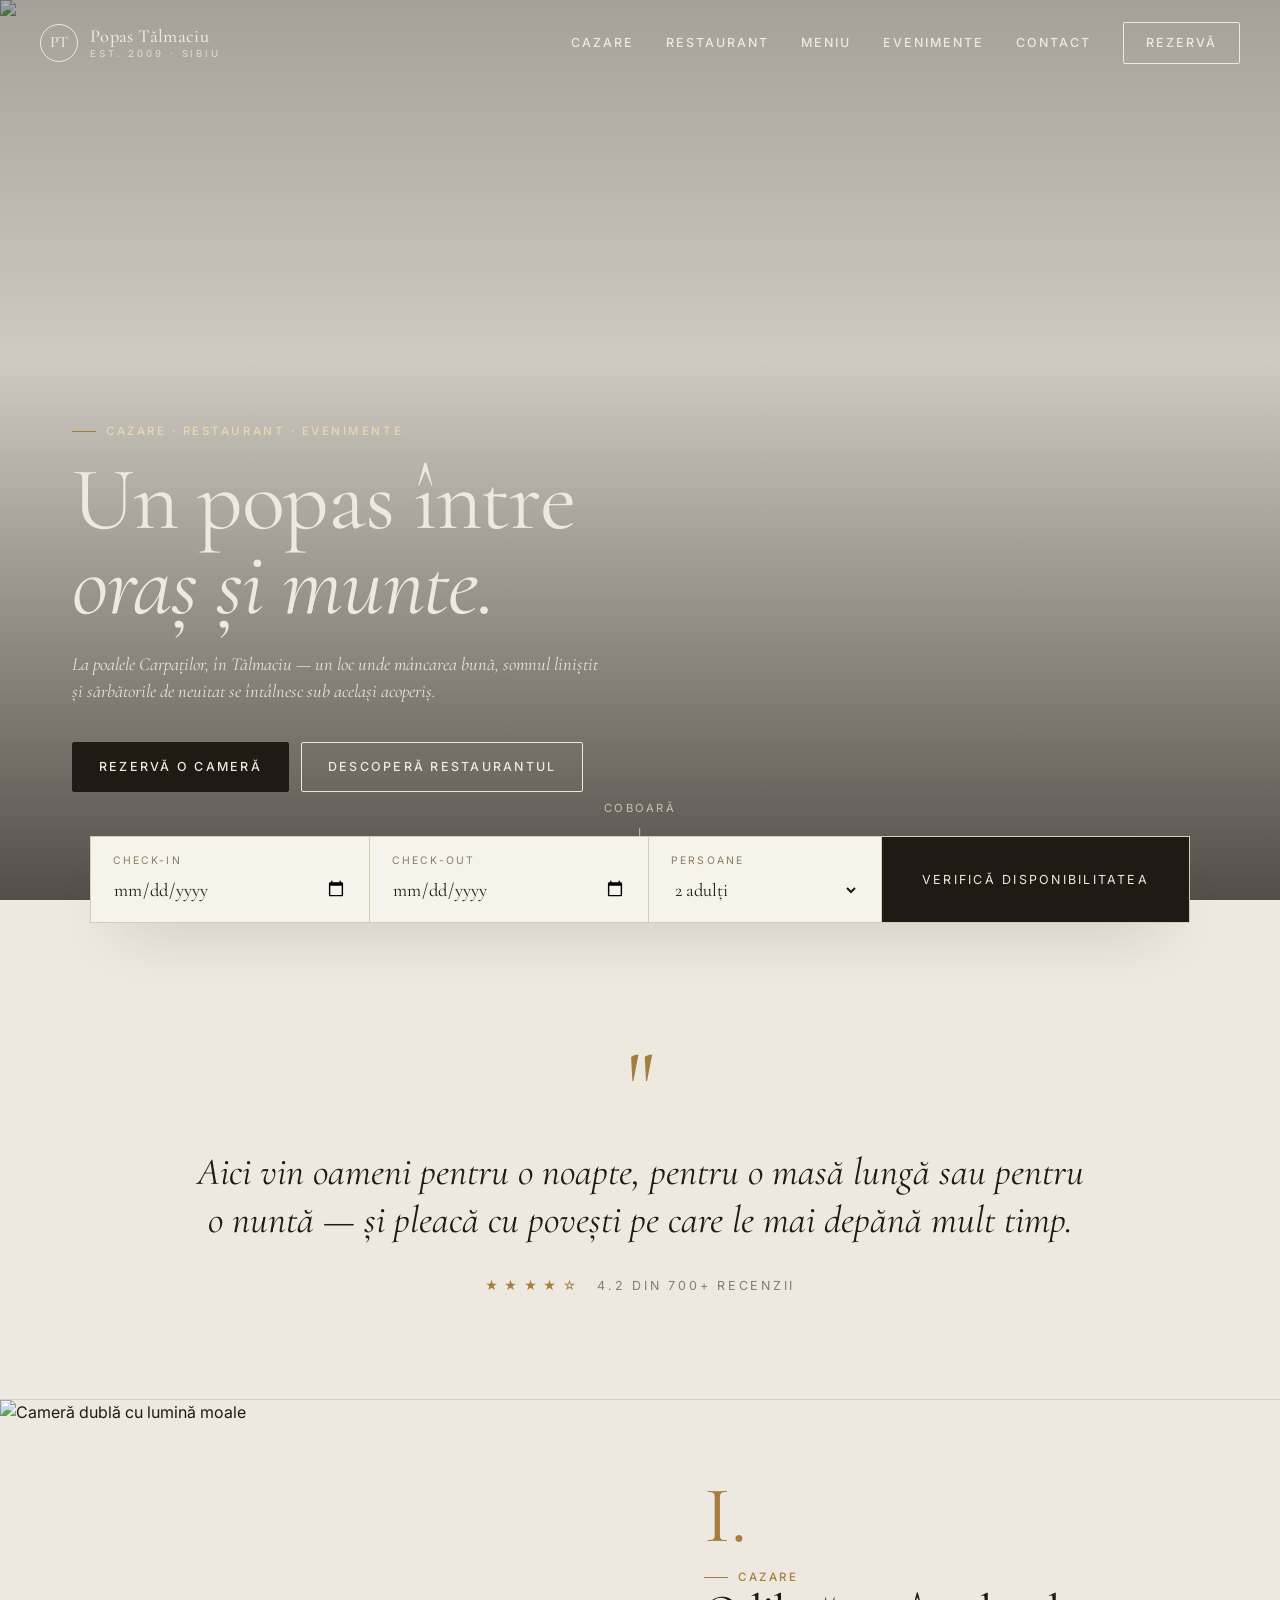
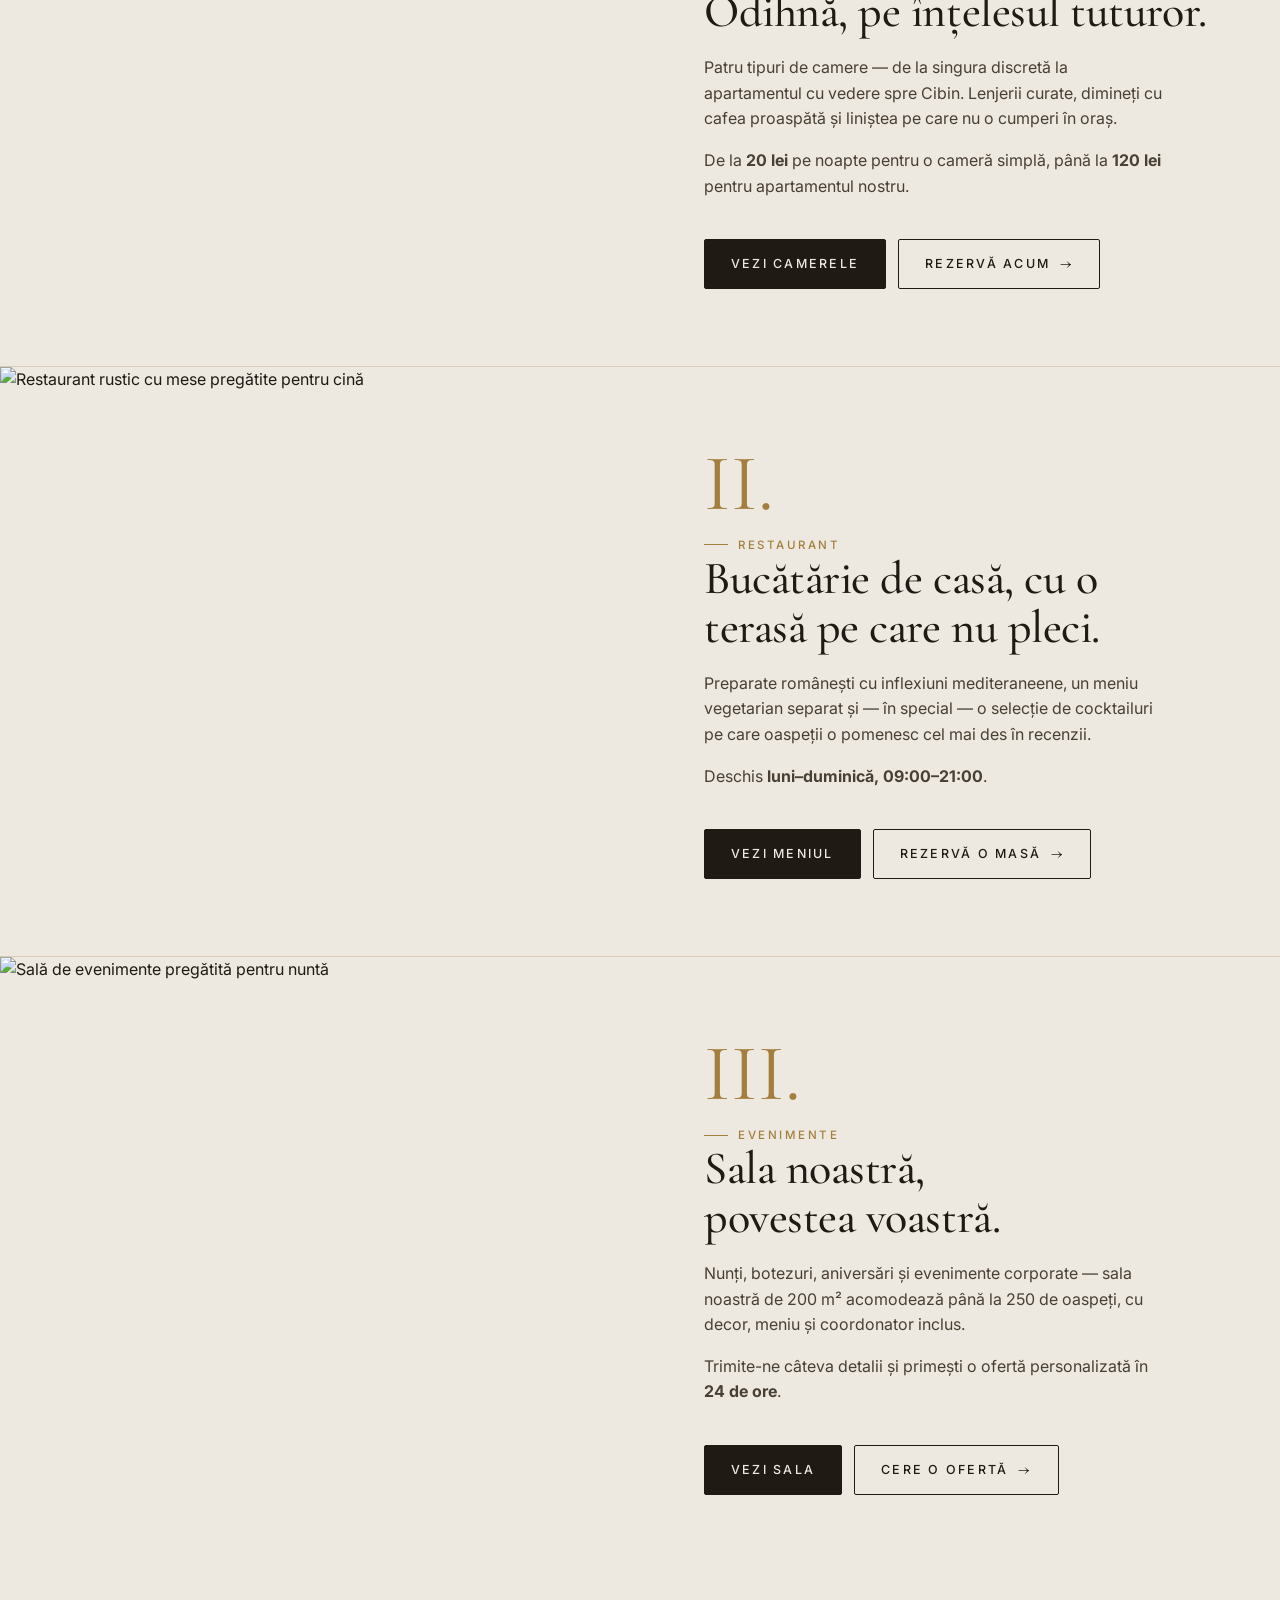
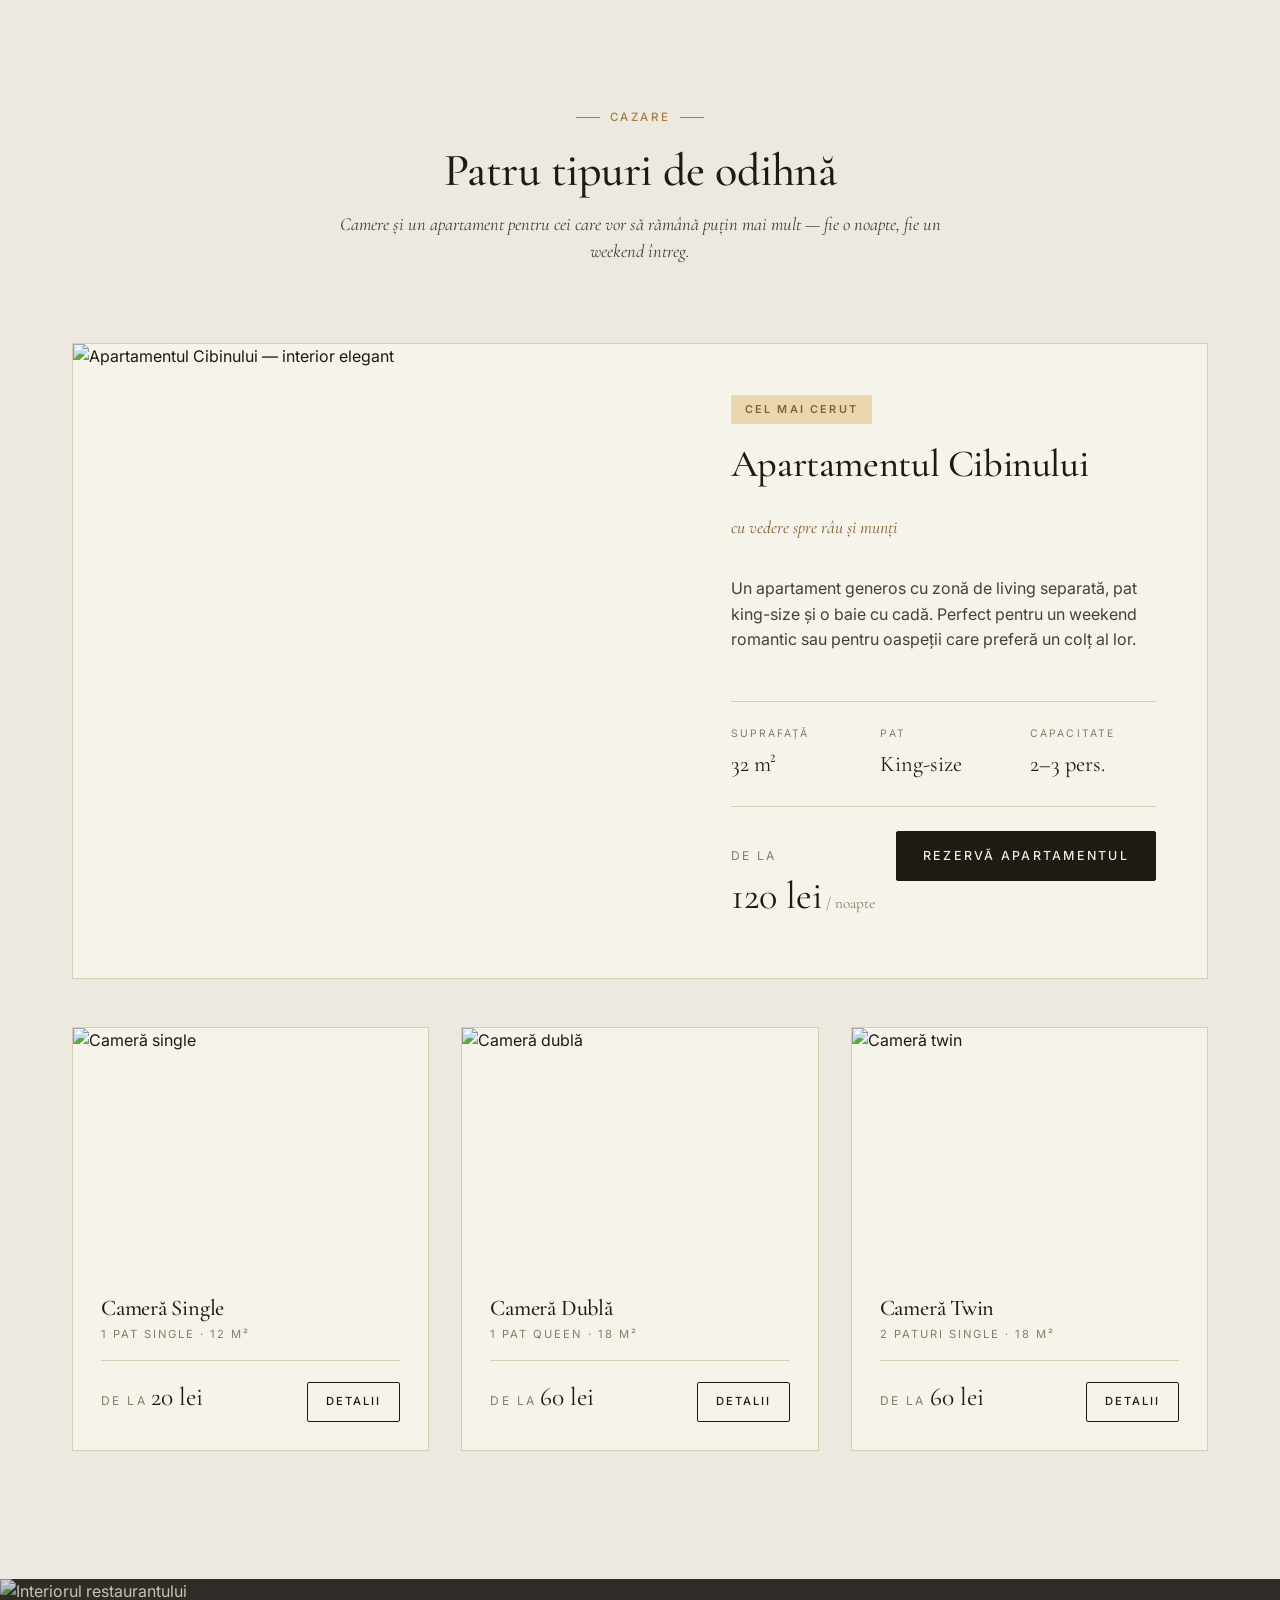
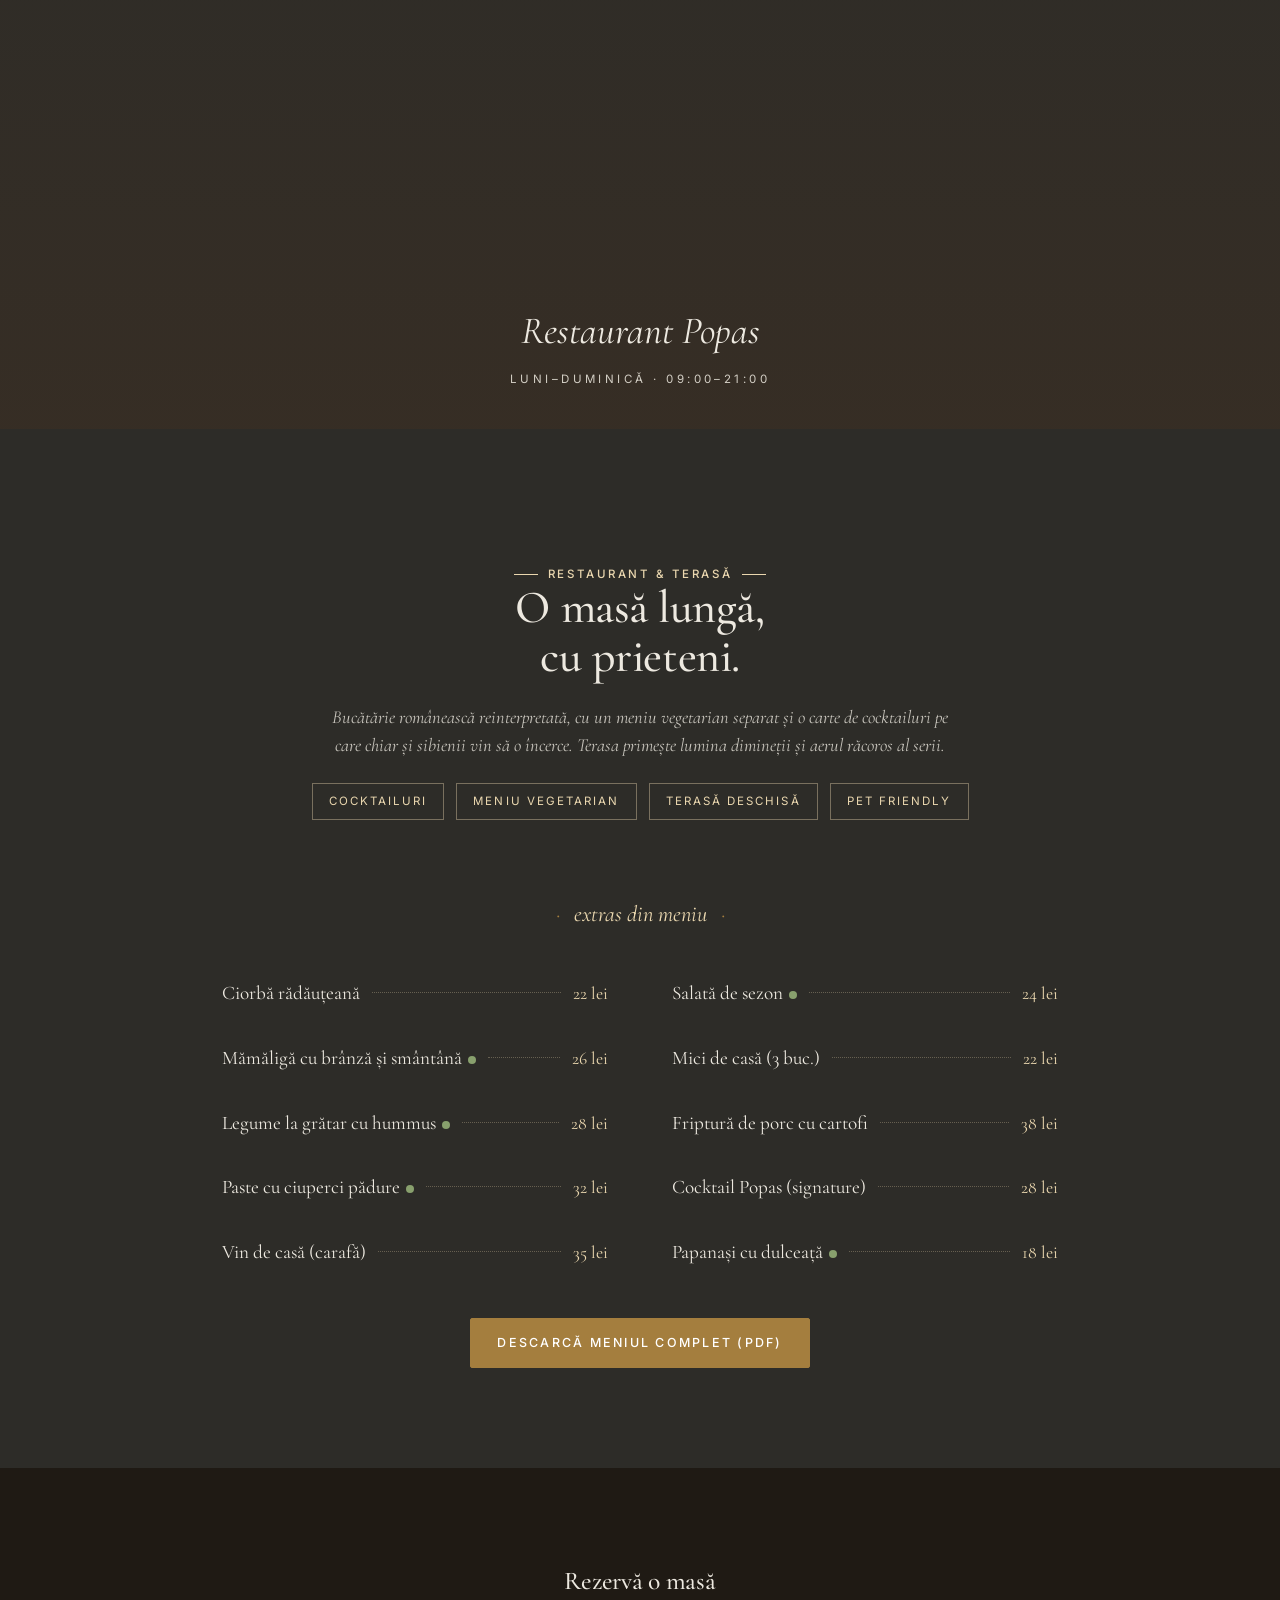
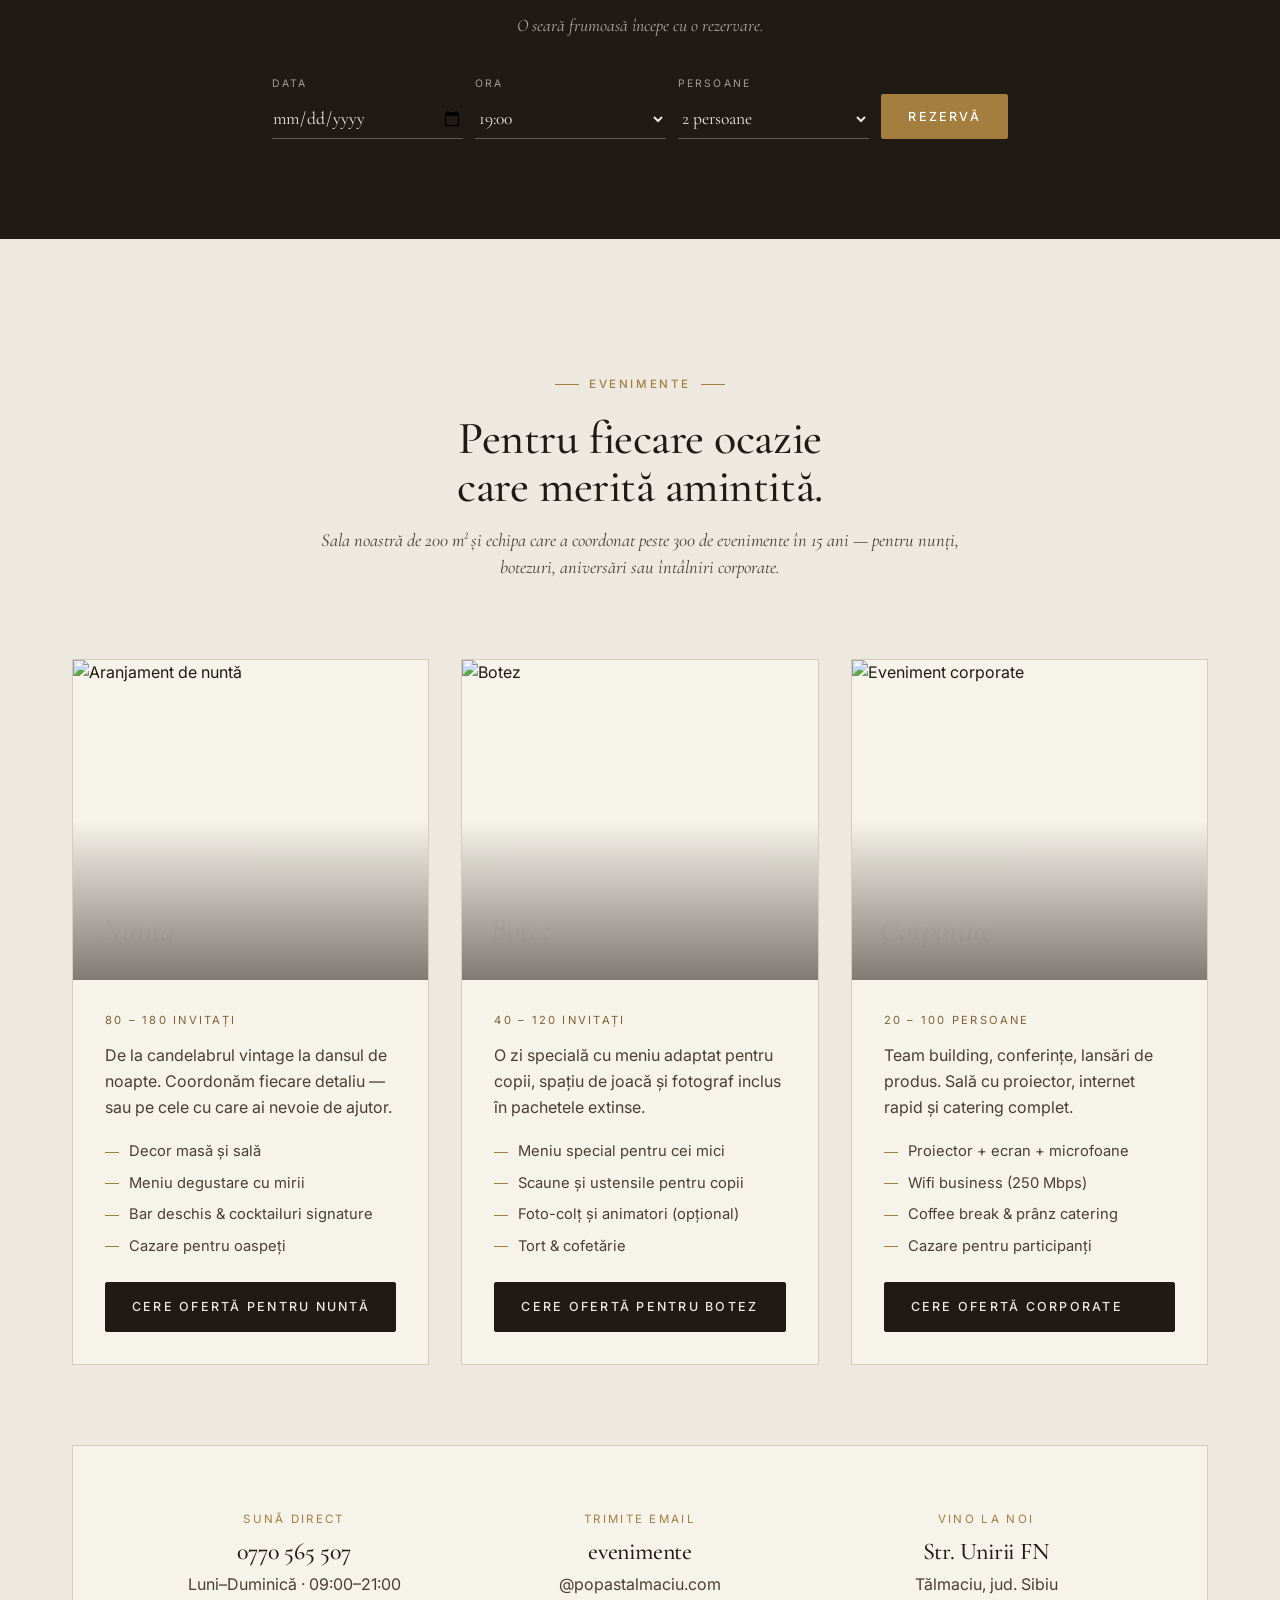
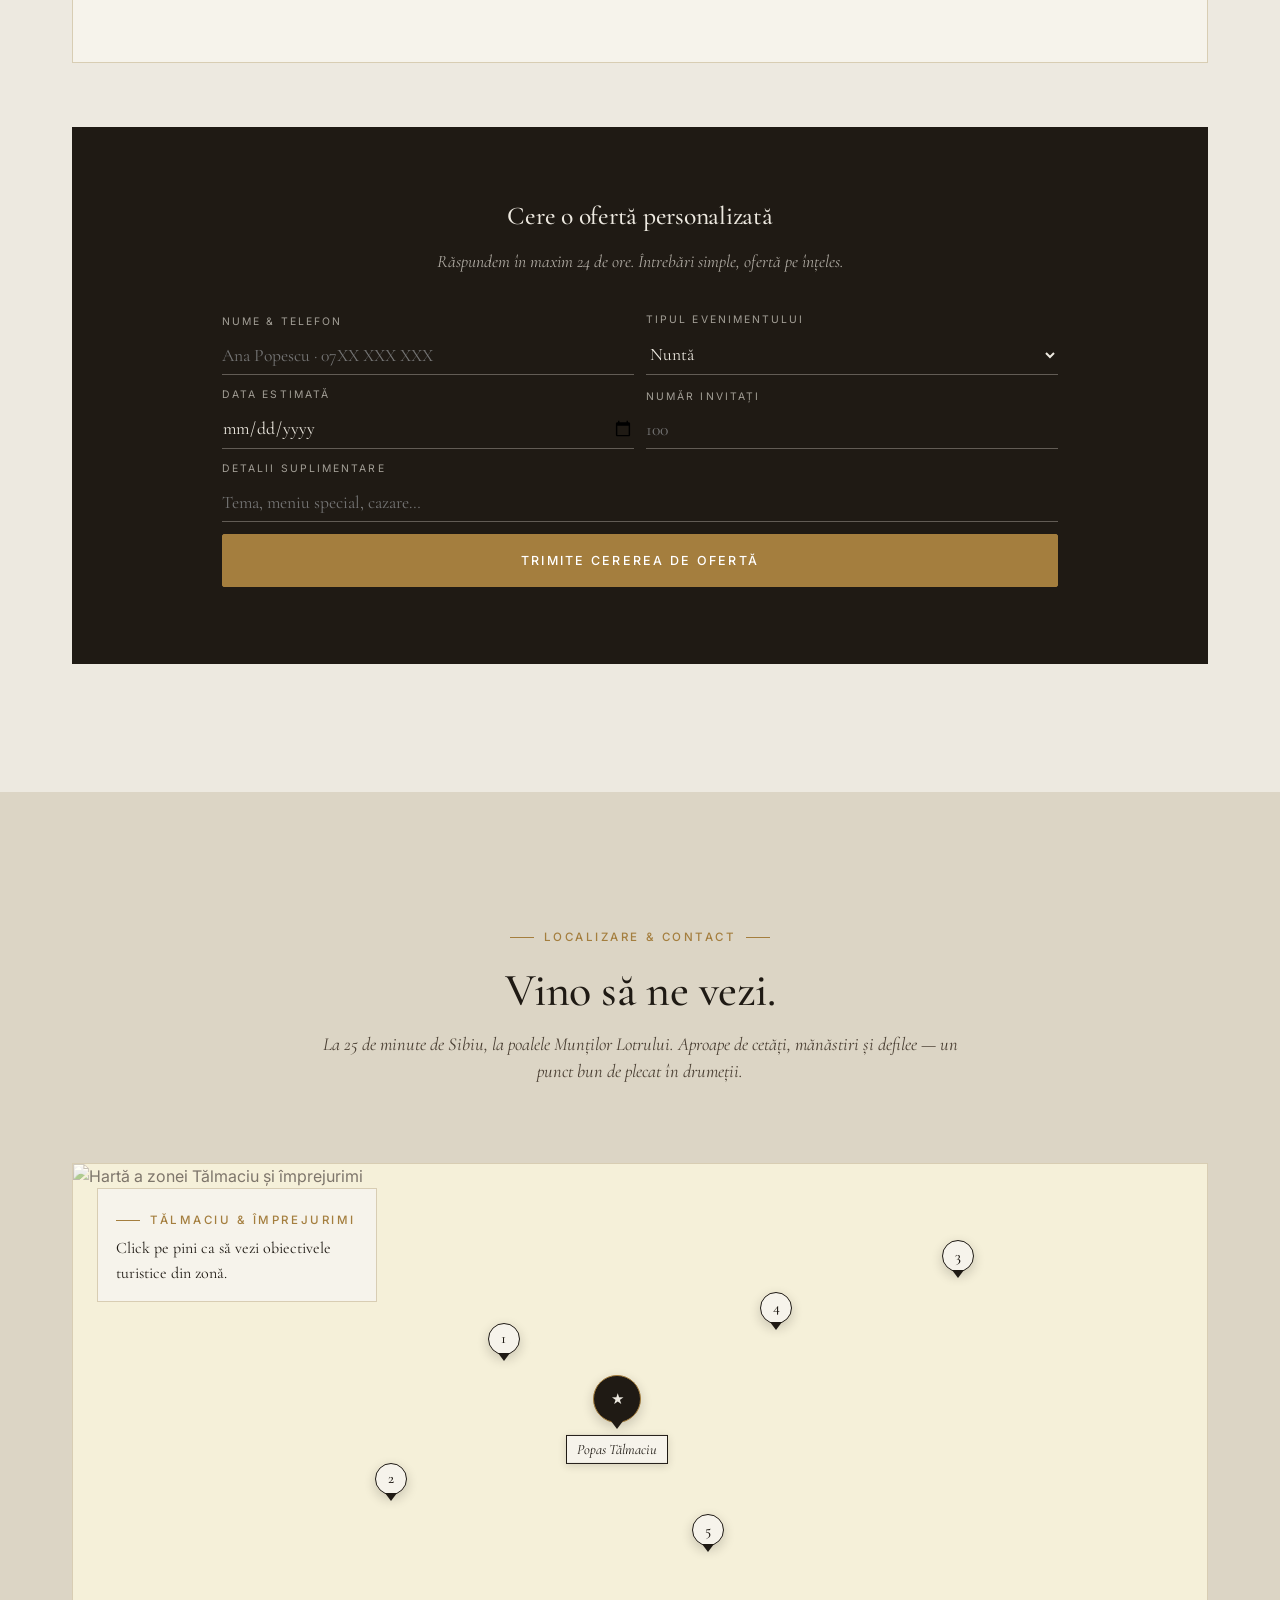
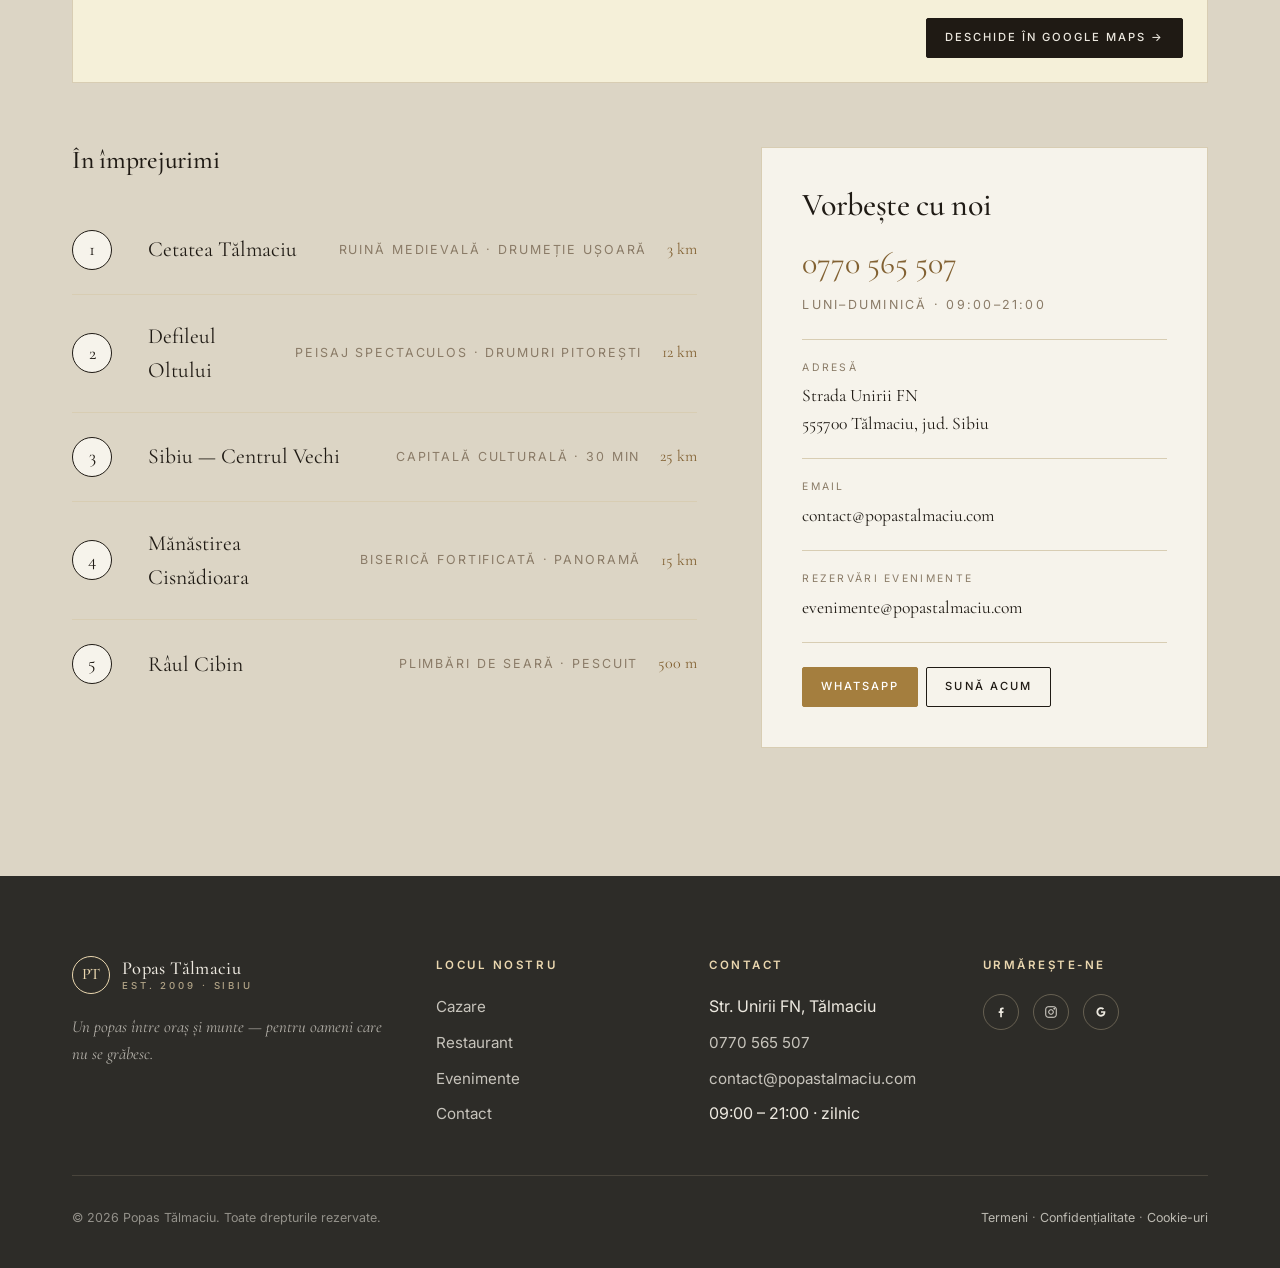
==== commit dc0a8505: "Add Meniu nav link pointing to restaurant menu section https://claude.ai/code/session_011r2oStazqNVG" ====
--- a/index.html
+++ b/index.html
@@ -31,6 +31,7 @@
   <div class="nav-links">
     <a href="#cazare">Cazare</a>
     <a href="#restaurant">Restaurant</a>
+    <a href="#meniu">Meniu</a>
     <a href="#evenimente">Evenimente</a>
     <a href="#contact">Contact</a>
     <a href="#booking" class="nav-cta">Rezervă</a>
@@ -268,7 +269,7 @@
     </div>
   </div>
 
-  <div class="menu-block reveal">
+  <div class="menu-block reveal" id="meniu">
     <div class="menu-title">extras din meniu</div>
     <div class="menu-grid">
       <div class="menu-item">
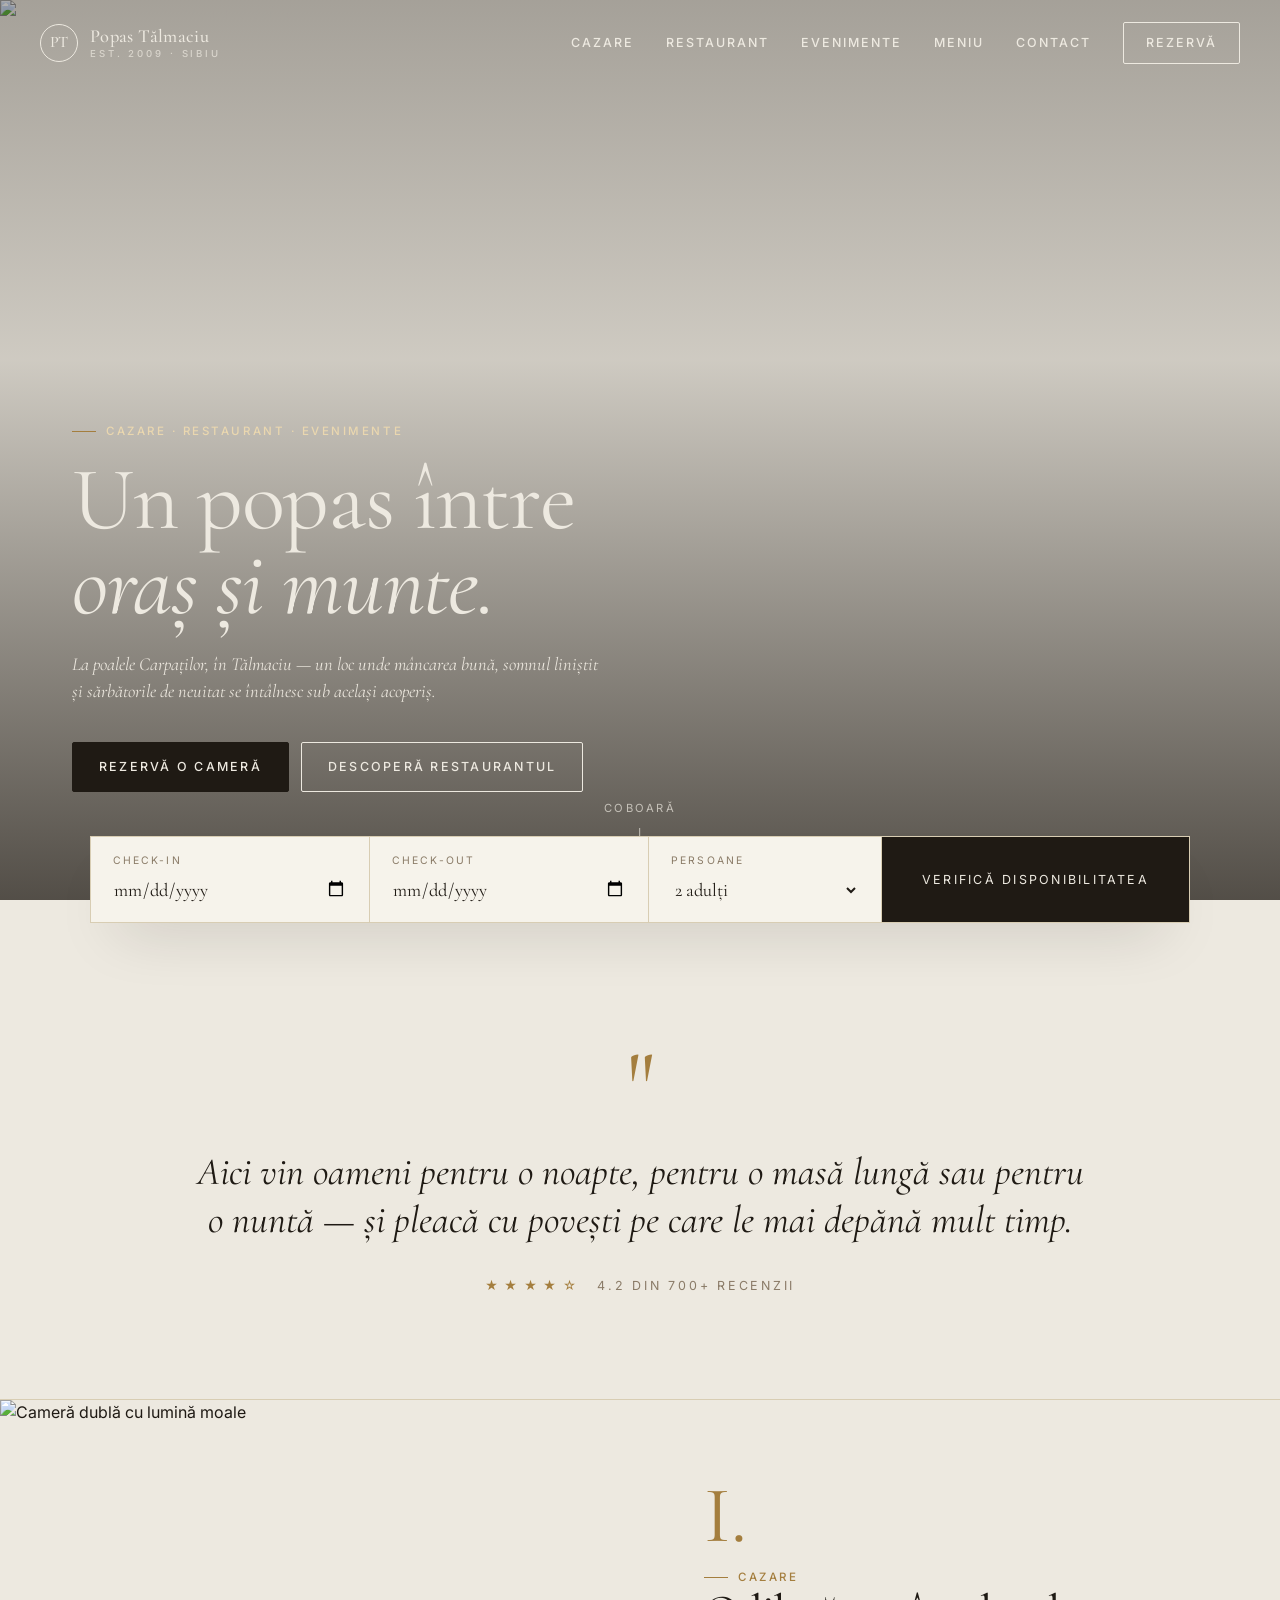
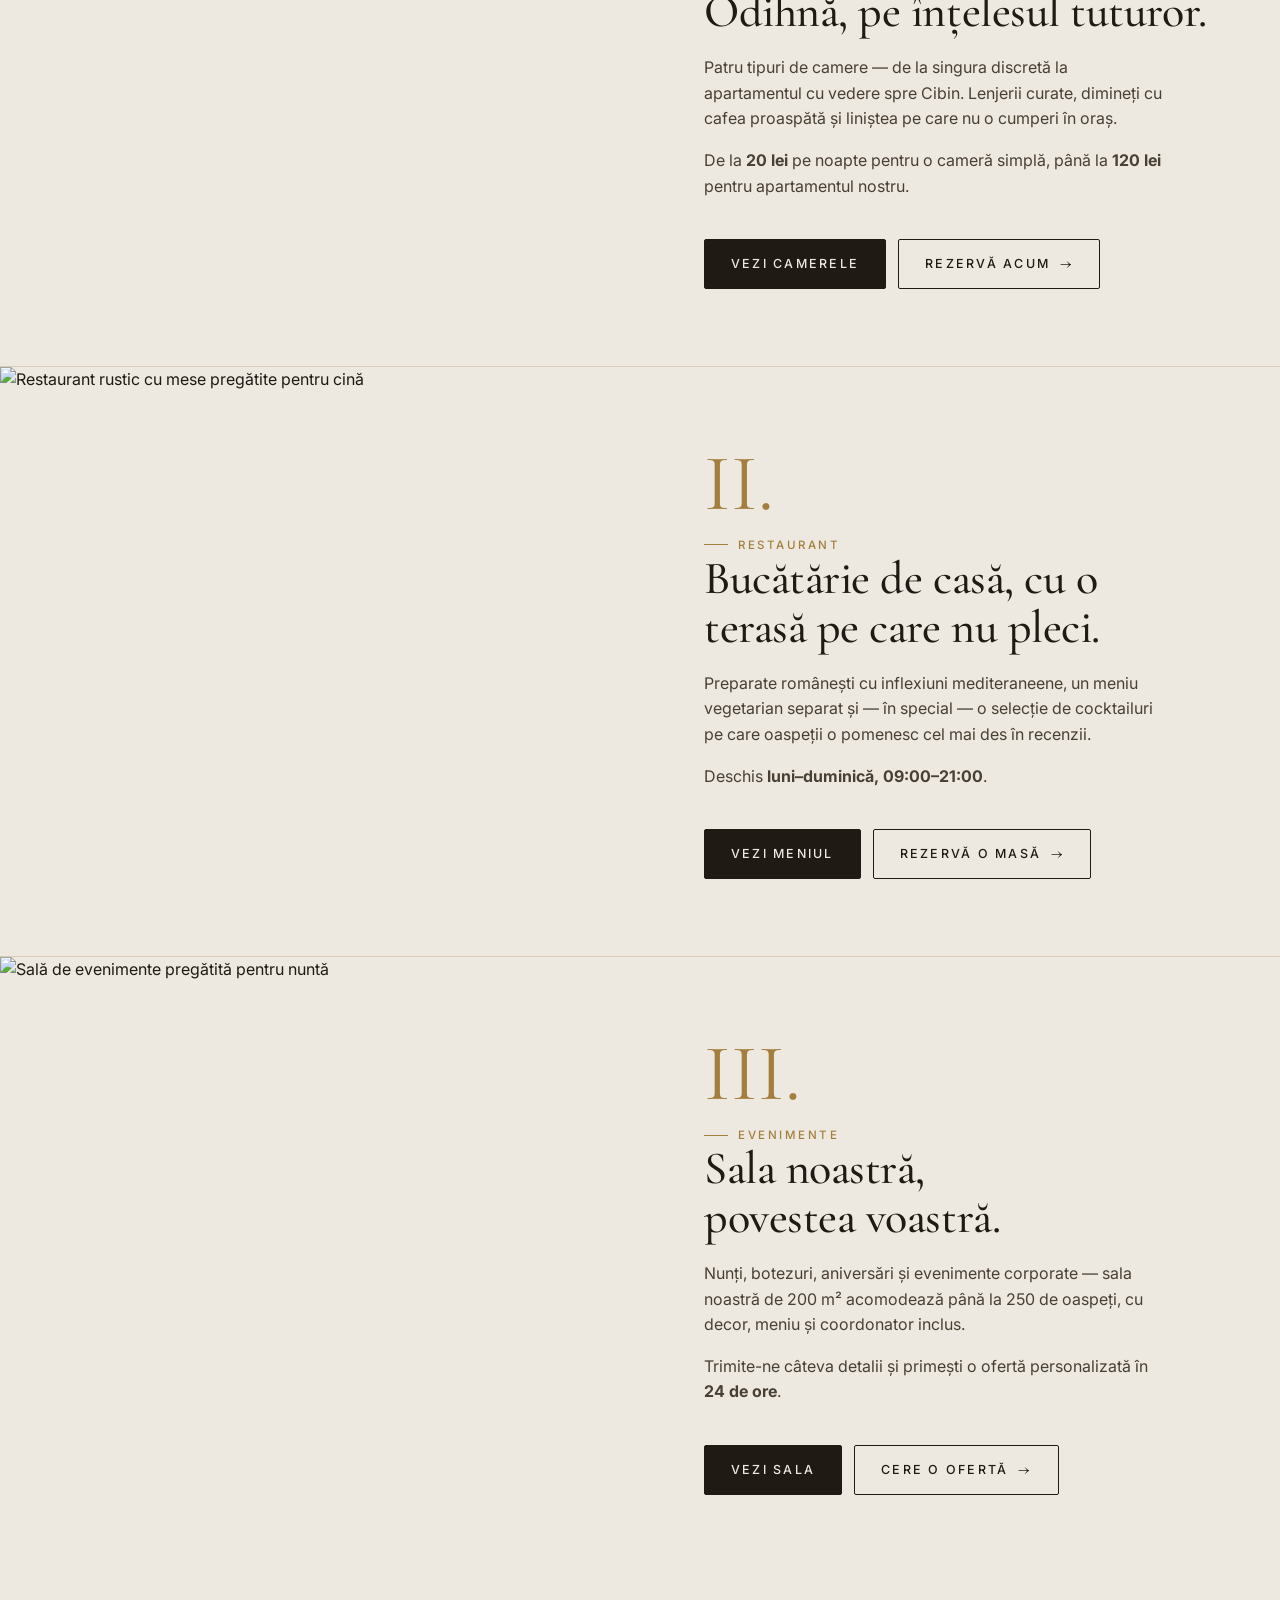
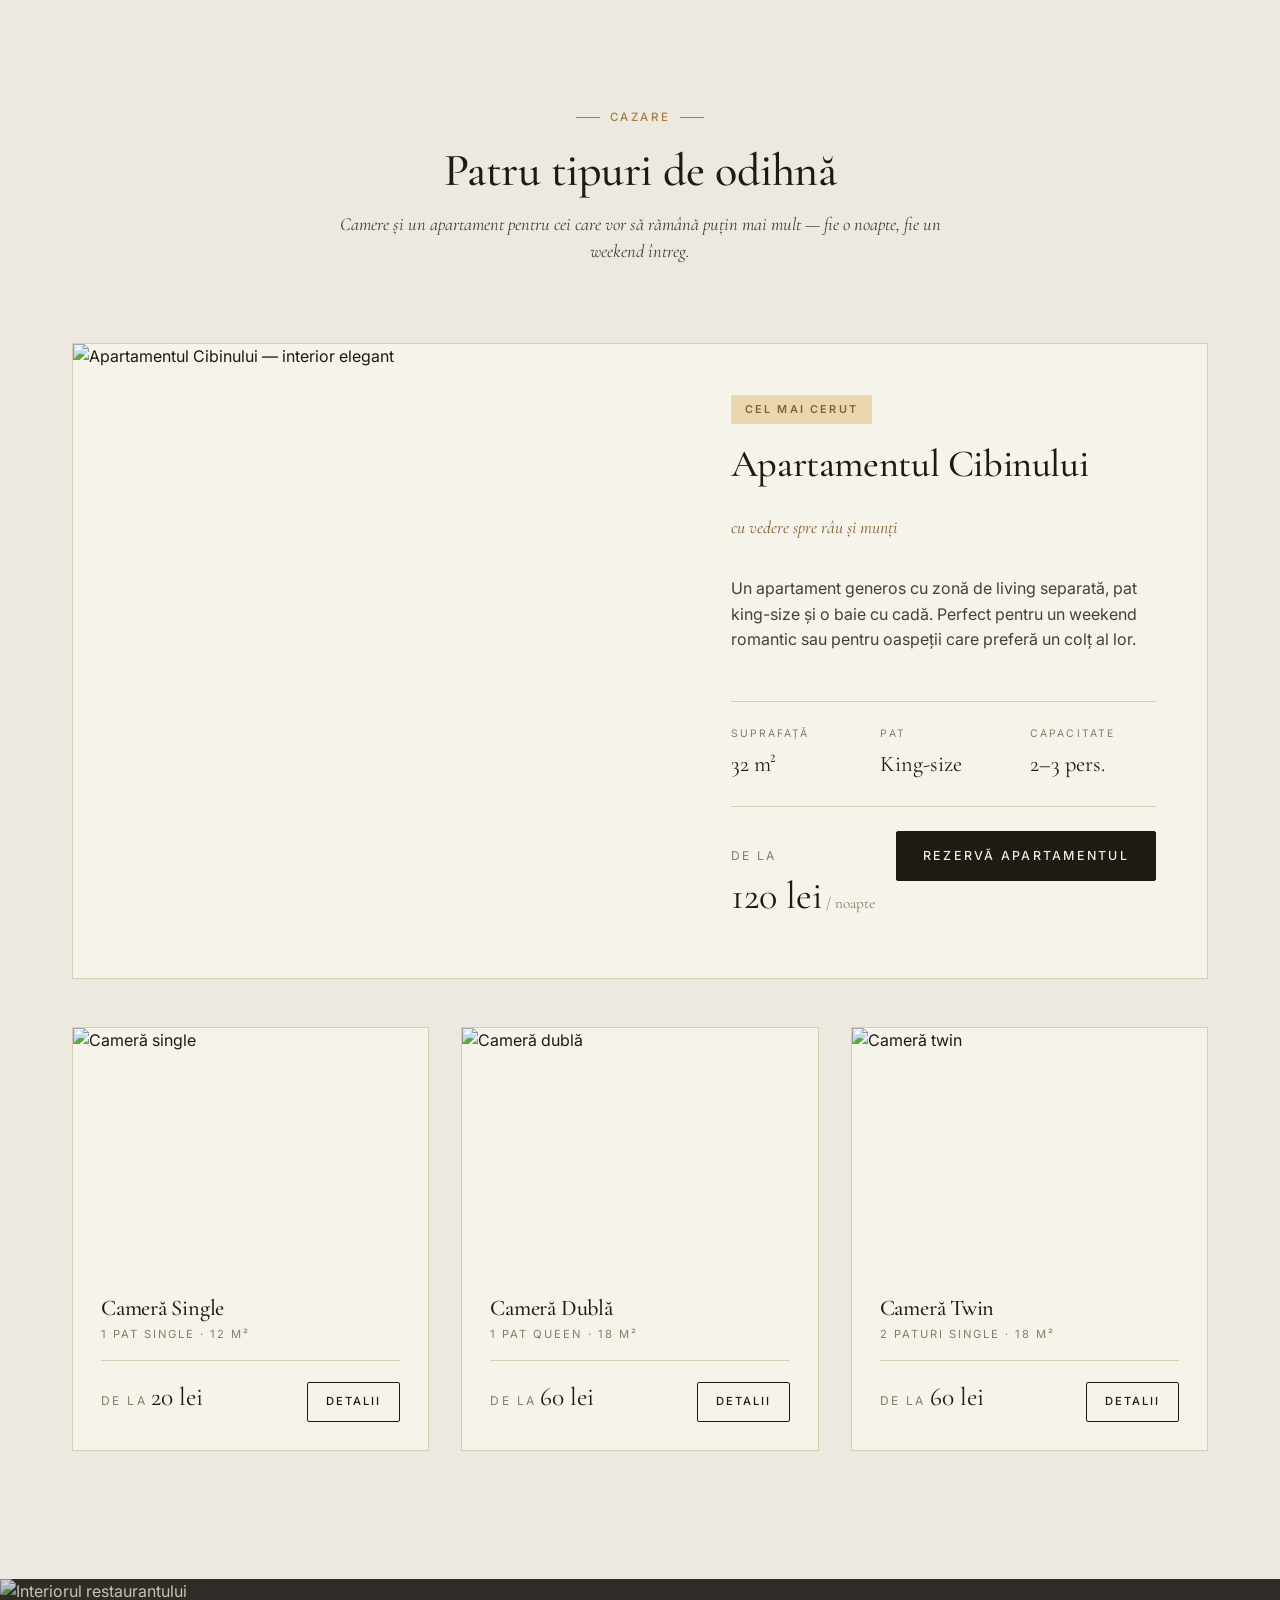
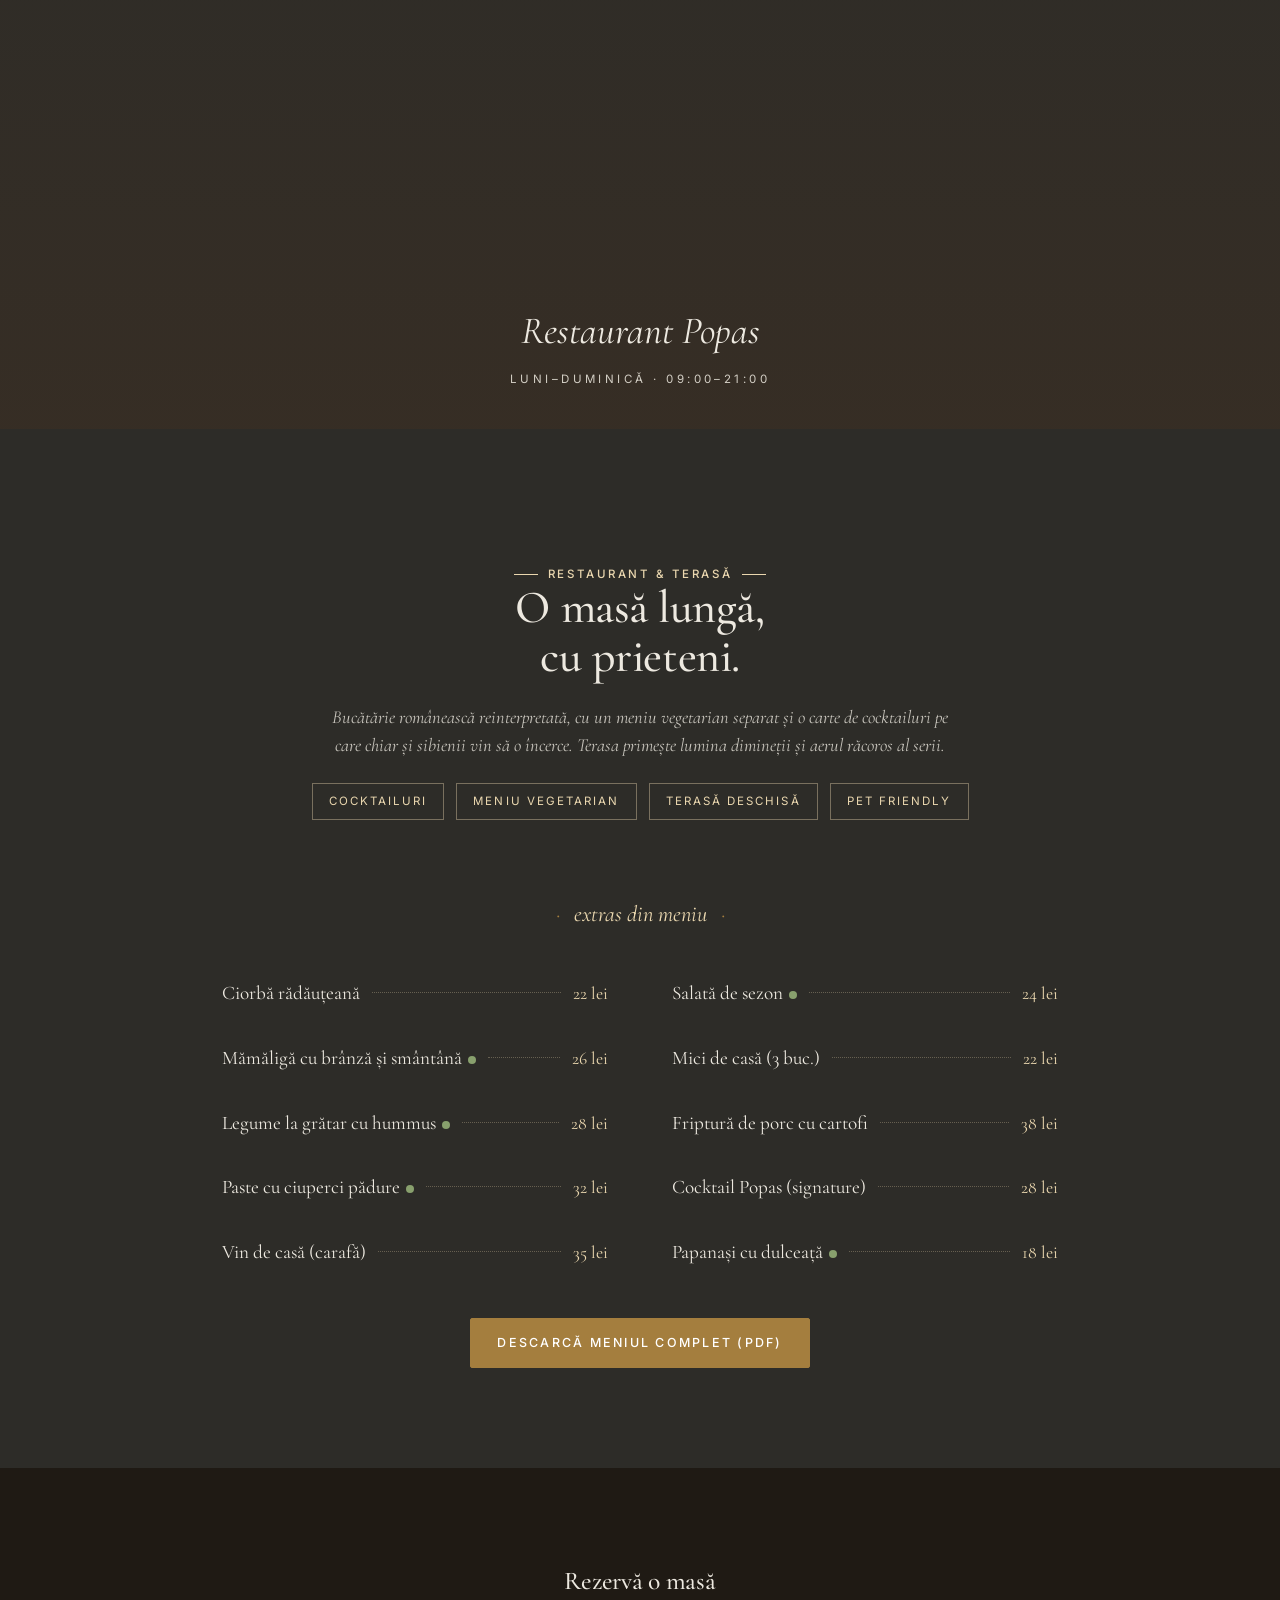
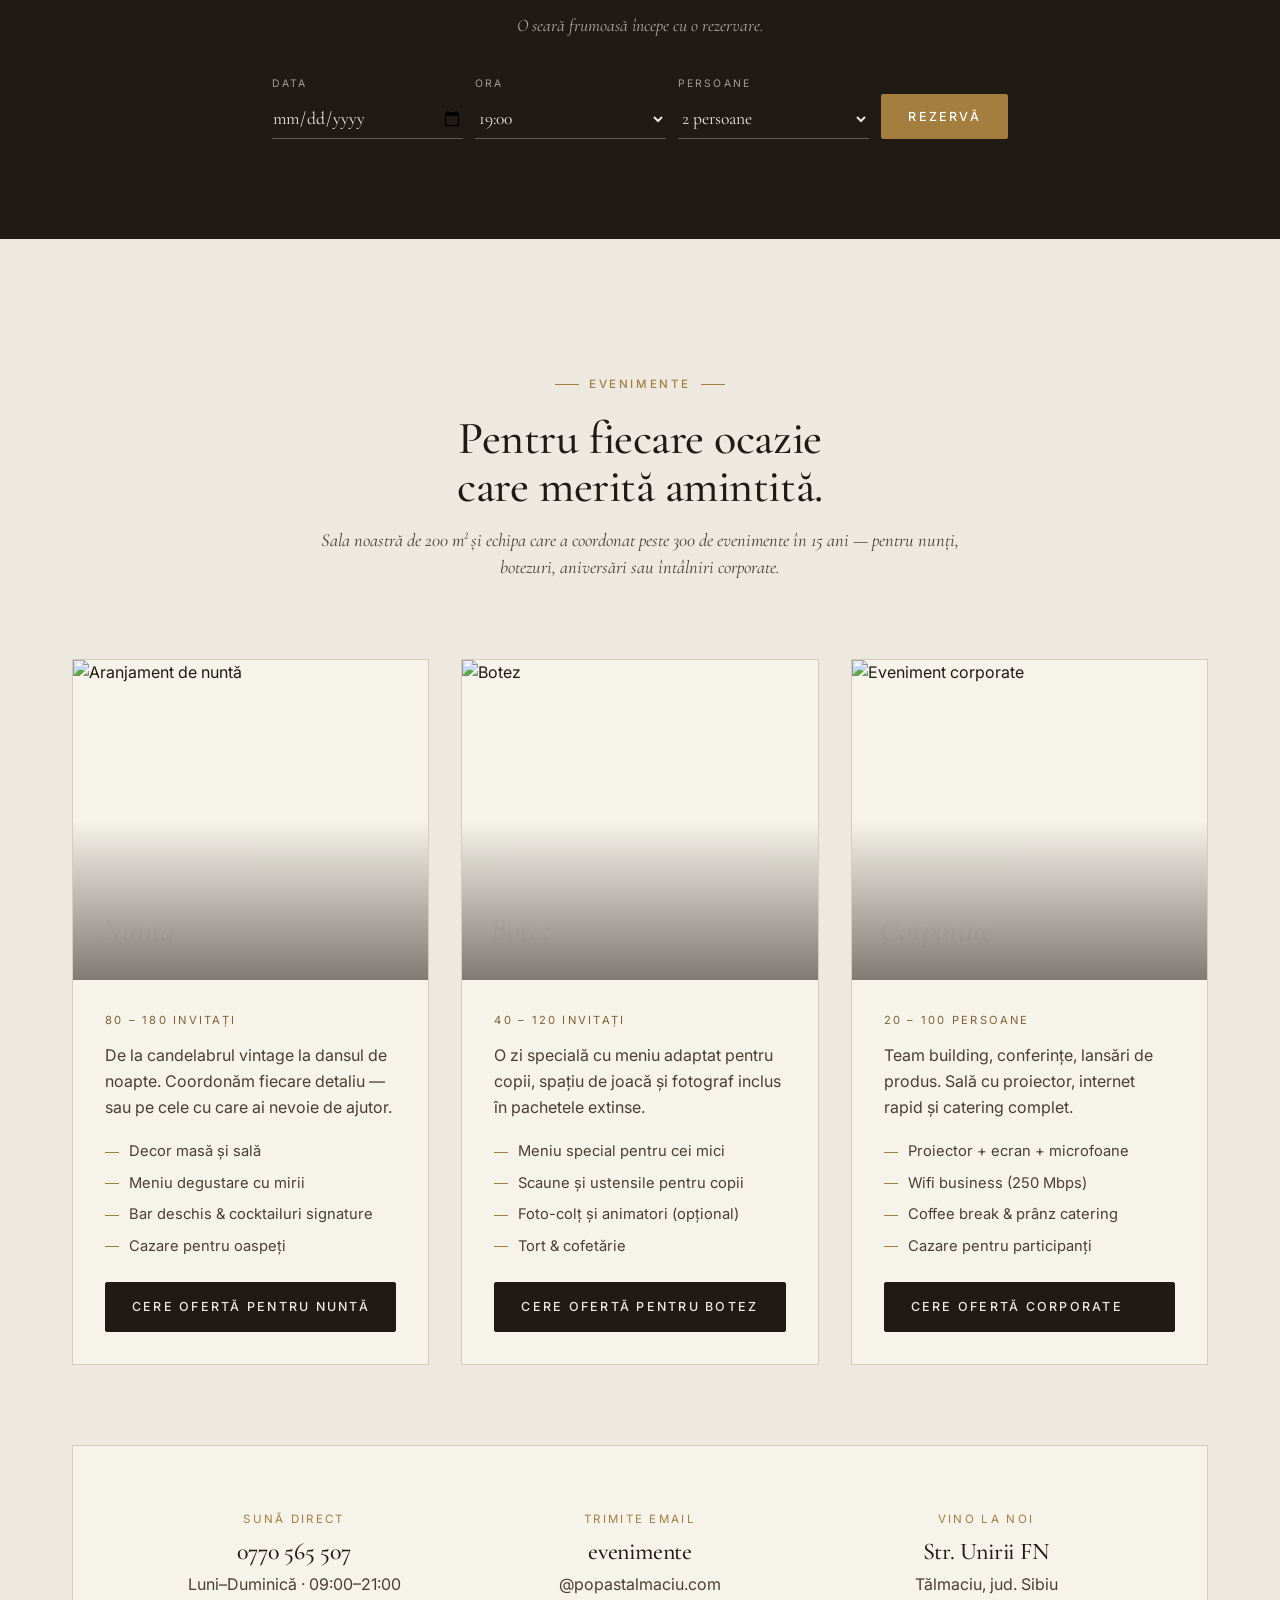
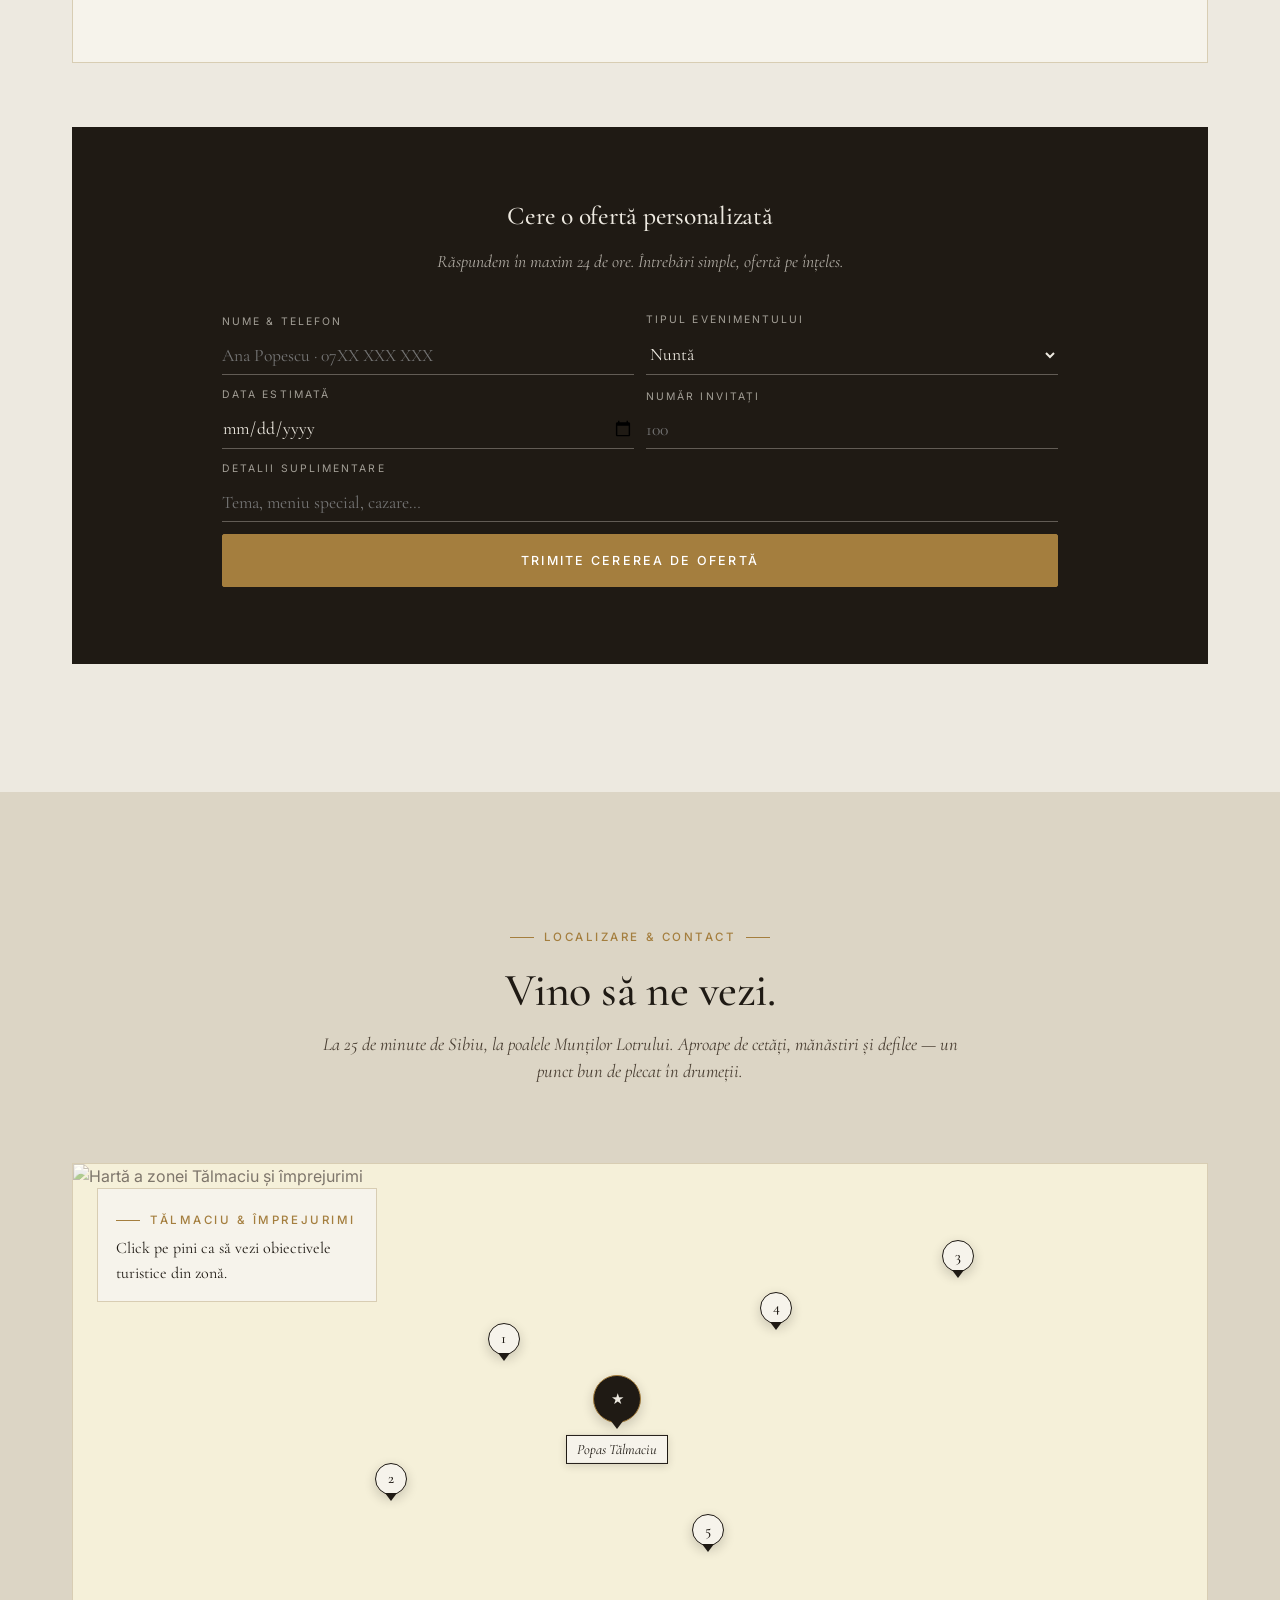
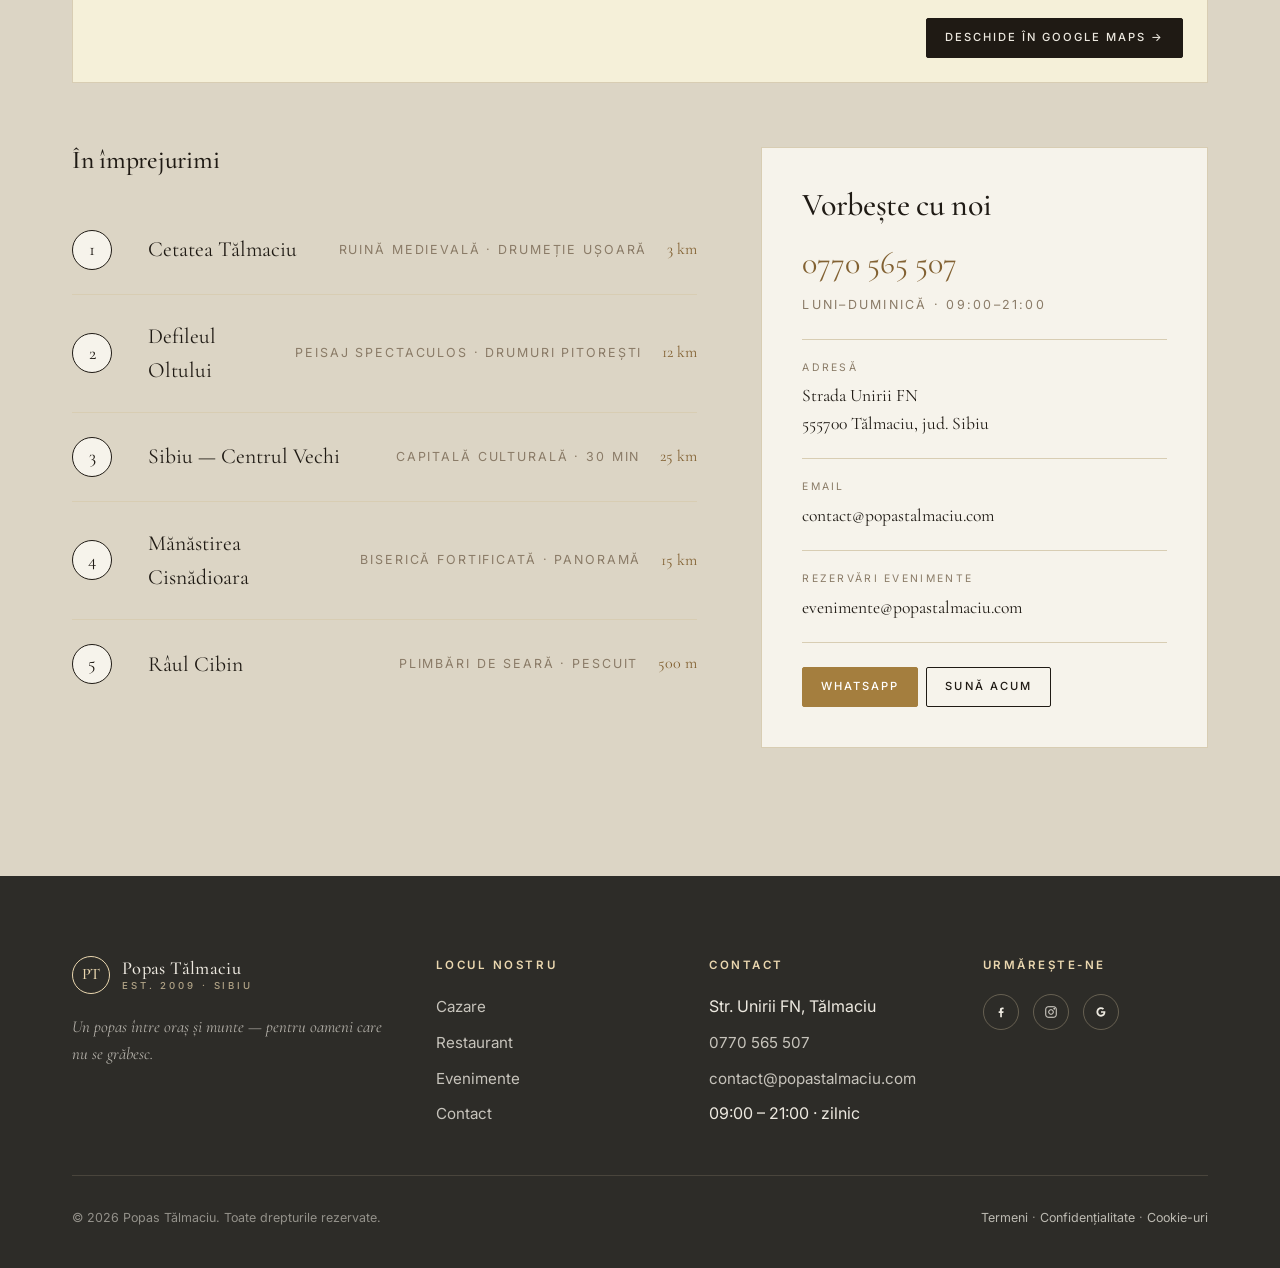
==== commit 0fae8de1: "Move Meniu nav link after Evenimente https://claude.ai/code/session_011r2oStazqNVGsXrogsF7x5" ====
--- a/index.html
+++ b/index.html
@@ -31,8 +31,8 @@
   <div class="nav-links">
     <a href="#cazare">Cazare</a>
     <a href="#restaurant">Restaurant</a>
+    <a href="#evenimente">Evenimente</a>
     <a href="#meniu">Meniu</a>
-    <a href="#evenimente">Evenimente</a>
     <a href="#contact">Contact</a>
     <a href="#booking" class="nav-cta">Rezervă</a>
   </div>
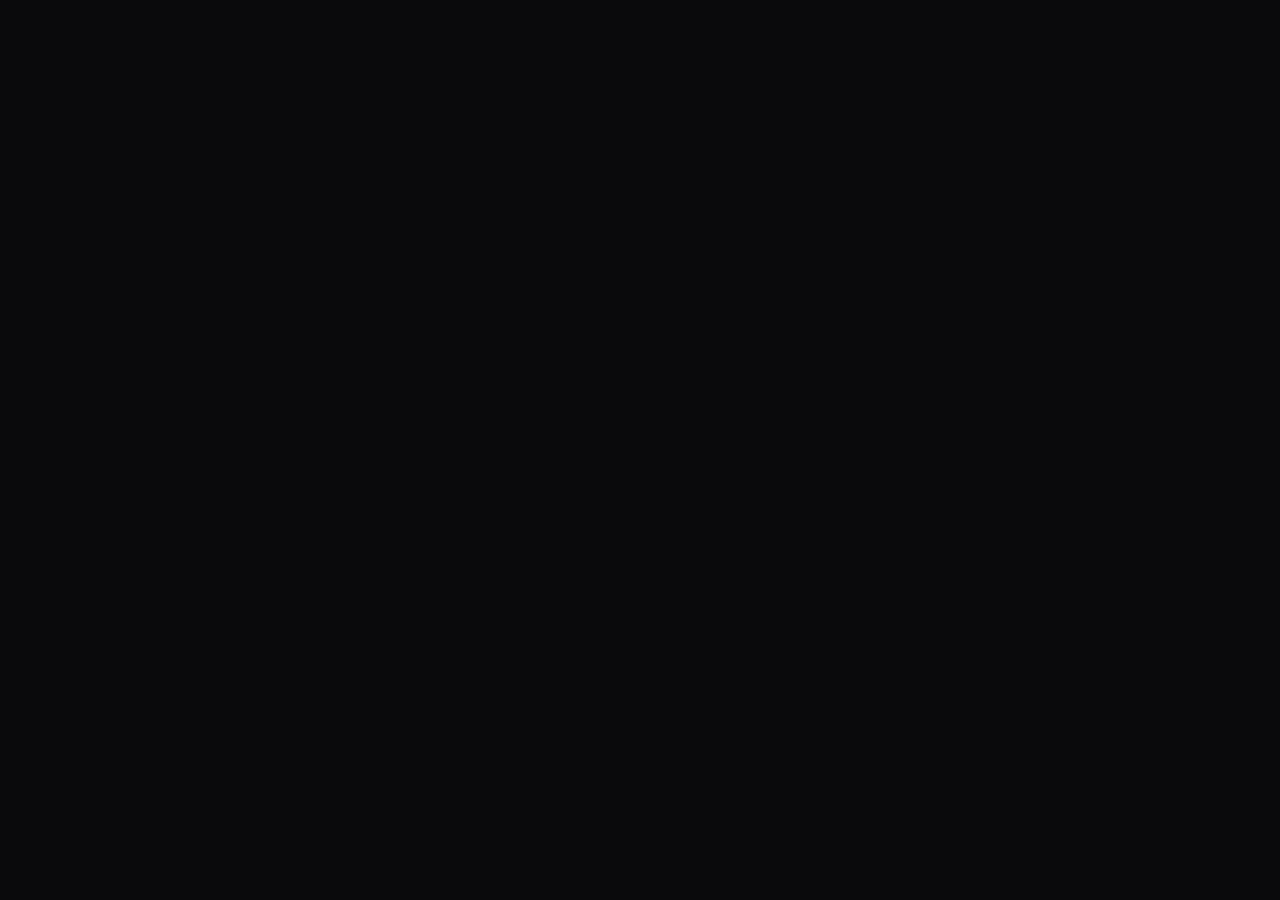
==== commit 5ca6860d: "Implement Ambientale Sibiu premium dark-mode landing page Full hi-fi single-page site with React/JSX" ====
--- a/index.html
+++ b/index.html
@@ -1,665 +1,26 @@
 <!DOCTYPE html>
-<html lang="ro">
+<html lang="ro" data-theme="dark">
 <head>
-<meta charset="UTF-8">
-<meta name="viewport" content="width=device-width, initial-scale=1.0">
-<title>Popas Tălmaciu — Cazare · Restaurant · Evenimente</title>
-<meta name="description" content="Popas Tălmaciu — un loc primitor între oraș și munte. Cazare, restaurant cu terasă și sală de evenimente la poalele Carpaților, Tălmaciu.">
+  <meta charset="UTF-8" />
+  <meta name="viewport" content="width=device-width, initial-scale=1.0" />
+  <title>Ambientale Sibiu — Lumini auto · Plafon înstelat · Retapițare premium</title>
+  <meta name="description" content="Atelier privat în Sibiu. Lumini ambientale auto, plafoane înstelate și retapițare alcantara la milimetru." />
 
-<link rel="preconnect" href="https://fonts.googleapis.com">
-<link rel="preconnect" href="https://fonts.gstatic.com" crossorigin>
-<link href="https://fonts.googleapis.com/css2?family=Cormorant+Garamond:ital,wght@0,400;0,500;0,600;1,400;1,500&family=Inter:wght@400;500;600&family=Caveat:wght@500&family=Playfair+Display:wght@400;500&family=DM+Serif+Display&display=swap" rel="stylesheet">
+  <link rel="preconnect" href="https://fonts.googleapis.com" />
+  <link rel="preconnect" href="https://fonts.gstatic.com" crossorigin />
+  <link href="https://fonts.googleapis.com/css2?family=Cormorant+Garamond:ital,wght@0,400;0,500;0,600;1,400;1,500;1,600&family=Inter:wght@300;400;500;600;700&family=JetBrains+Mono:wght@400;500&display=swap" rel="stylesheet" />
 
-<link rel="stylesheet" href="popas/styles.css">
-
-<script>
-  window.TWEAK_DEFAULTS = {
-    "accent": "gold",
-    "mood": "stone",
-    "fontPair": "cormorant"
-  };
-</script>
+  <link rel="stylesheet" href="styles-hifi.css" />
 </head>
 <body>
+  <div id="root"></div>
 
-<!-- ── Nav ─────────────────────────────────────────────────────────────── -->
-<nav class="nav">
-  <a href="#home" class="brand">
-    <span class="mono">PT</span>
-    <span class="name">Popas Tălmaciu<small>Est. 2009 · Sibiu</small></span>
-  </a>
-  <div class="nav-links">
-    <a href="#cazare">Cazare</a>
-    <a href="#restaurant">Restaurant</a>
-    <a href="#evenimente">Evenimente</a>
-    <a href="#meniu">Meniu</a>
-    <a href="#contact">Contact</a>
-    <a href="#booking" class="nav-cta">Rezervă</a>
-  </div>
-  <button class="menu-toggle" aria-label="meniu">
-    <svg viewBox="0 0 24 24" fill="none" stroke="currentColor" stroke-width="1.5">
-      <path d="M4 7h16M4 12h16M4 17h16" stroke-linecap="round"/>
-    </svg>
-  </button>
-</nav>
+  <script src="https://unpkg.com/react@18.3.1/umd/react.development.js" integrity="sha384-hD6/rw4ppMLGNu3tX5cjIb+uRZ7UkRJ6BPkLpg4hAu/6onKUg4lLsHAs9EBPT82L" crossorigin="anonymous"></script>
+  <script src="https://unpkg.com/react-dom@18.3.1/umd/react-dom.development.js" integrity="sha384-u6aeetuaXnQ38mYT8rp6sbXaQe3NL9t+IBXmnYxwkUI2Hw4bsp2Wvmx4yRQF1uAm" crossorigin="anonymous"></script>
+  <script src="https://unpkg.com/@babel/standalone@7.29.0/babel.min.js" integrity="sha384-m08KidiNqLdpJqLq95G/LEi8Qvjl/xUYll3QILypMoQ65QorJ9Lvtp2RXYGBFj1y" crossorigin="anonymous"></script>
 
-<!-- ── Hero ────────────────────────────────────────────────────────────── -->
-<section class="hero" id="home">
-  <div class="img-bg">
-    <img data-img-slot="hero-curte" alt="Curtea interioară a popasului la asfințit"
-         src="https://images.unsplash.com/photo-1564501049412-61c2a3083791?auto=format&fit=crop&w=2400&q=80">
-  </div>
-  <div class="container content">
-    <span class="kicker" style="color:var(--gold-faint)">Cazare · Restaurant · Evenimente</span>
-    <h1>Un popas între<br><em>oraș și munte.</em></h1>
-    <p class="lede">La poalele Carpaților, în Tălmaciu — un loc unde mâncarea bună, somnul liniștit și sărbătorile de neuitat se întâlnesc sub același acoperiș.</p>
-    <div class="actions">
-      <a href="#booking" class="btn primary">Rezervă o cameră</a>
-      <a href="#restaurant" class="btn ghost">Descoperă restaurantul</a>
-    </div>
-  </div>
-  <div class="scroll-hint">
-    <span>Coboară</span>
-    <span class="line"></span>
-  </div>
-</section>
-
-<!-- ── Booking strip ───────────────────────────────────────────────────── -->
-<form class="booking-strip" id="booking" data-demo="booking">
-  <div class="field">
-    <label for="bk-in">Check-in</label>
-    <input type="date" id="bk-in" name="checkin" required>
-  </div>
-  <div class="field">
-    <label for="bk-out">Check-out</label>
-    <input type="date" id="bk-out" name="checkout" required>
-  </div>
-  <div class="field">
-    <label for="bk-pax">Persoane</label>
-    <select id="bk-pax" name="pax">
-      <option>1 adult</option>
-      <option selected>2 adulți</option>
-      <option>2 adulți, 1 copil</option>
-      <option>3 adulți</option>
-      <option>4 adulți</option>
-    </select>
-  </div>
-  <div class="submit">
-    <button type="submit">Verifică disponibilitatea</button>
-  </div>
-</form>
-
-<!-- ── About / quote ───────────────────────────────────────────────────── -->
-<section class="about section">
-  <div class="container reveal">
-    <div class="quote-mark">"</div>
-    <blockquote>
-      Aici vin oameni pentru o noapte, pentru o masă lungă sau pentru o nuntă — și pleacă cu povești pe care le mai depănă mult timp.
-    </blockquote>
-    <div class="citation">
-      <span class="stars">★ ★ ★ ★ ☆</span> &nbsp; 4.2 din 700+ recenzii
-    </div>
-  </div>
-</section>
-
-<!-- ── Chapter I · Cazare ──────────────────────────────────────────────── -->
-<article class="chapter reveal">
-  <div class="chapter-img">
-    <img data-img-slot="ch-cazare" alt="Cameră dublă cu lumină moale"
-         src="https://images.unsplash.com/photo-1590490360182-c33d57733427?auto=format&fit=crop&w=1600&q=80">
-  </div>
-  <div class="chapter-text">
-    <div class="chapter-num">I.</div>
-    <span class="kicker">Cazare</span>
-    <h2>Odihnă, pe înțelesul tuturor.</h2>
-    <p>Patru tipuri de camere — de la singura discretă la apartamentul cu vedere spre Cibin. Lenjerii curate, dimineți cu cafea proaspătă și liniștea pe care nu o cumperi în oraș.</p>
-    <p>De la <strong>20 lei</strong> pe noapte pentru o cameră simplă, până la <strong>120 lei</strong> pentru apartamentul nostru.</p>
-    <div class="actions">
-      <a href="#cazare" class="btn primary">Vezi camerele</a>
-      <a href="#booking" class="btn">Rezervă acum <span class="arrow">→</span></a>
-    </div>
-  </div>
-</article>
-
-<!-- ── Chapter II · Restaurant ─────────────────────────────────────────── -->
-<article class="chapter reverse reveal">
-  <div class="chapter-img">
-    <img data-img-slot="ch-restaurant" alt="Restaurant rustic cu mese pregătite pentru cină"
-         src="https://images.unsplash.com/photo-1517248135467-4c7edcad34c4?auto=format&fit=crop&w=1600&q=80">
-  </div>
-  <div class="chapter-text">
-    <div class="chapter-num">II.</div>
-    <span class="kicker">Restaurant</span>
-    <h2>Bucătărie de casă, cu o terasă pe care nu pleci.</h2>
-    <p>Preparate românești cu inflexiuni mediteraneene, un meniu vegetarian separat și — în special — o selecție de cocktailuri pe care oaspeții o pomenesc cel mai des în recenzii.</p>
-    <p>Deschis <strong>luni–duminică, 09:00–21:00</strong>.</p>
-    <div class="actions">
-      <a href="#restaurant" class="btn primary">Vezi meniul</a>
-      <a href="#reserve-table" class="btn">Rezervă o masă <span class="arrow">→</span></a>
-    </div>
-  </div>
-</article>
-
-<!-- ── Chapter III · Evenimente ────────────────────────────────────────── -->
-<article class="chapter reveal">
-  <div class="chapter-img">
-    <img data-img-slot="ch-evenimente" alt="Sală de evenimente pregătită pentru nuntă"
-         src="https://images.unsplash.com/photo-1519225421980-715cb0215aed?auto=format&fit=crop&w=1600&q=80">
-  </div>
-  <div class="chapter-text">
-    <div class="chapter-num">III.</div>
-    <span class="kicker">Evenimente</span>
-    <h2>Sala noastră, povestea voastră.</h2>
-    <p>Nunți, botezuri, aniversări și evenimente corporate — sala noastră de 200 m² acomodează până la 250 de oaspeți, cu decor, meniu și coordonator inclus.</p>
-    <p>Trimite-ne câteva detalii și primești o ofertă personalizată în <strong>24 de ore</strong>.</p>
-    <div class="actions">
-      <a href="#evenimente" class="btn primary">Vezi sala</a>
-      <a href="#event-form" class="btn">Cere o ofertă <span class="arrow">→</span></a>
-    </div>
-  </div>
-</article>
-
-<!-- ══ Cazare · detail ══════════════════════════════════════════════════ -->
-<section class="cazare section" id="cazare">
-  <div class="container">
-    <div class="section-head reveal">
-      <span class="kicker centered">Cazare</span>
-      <h2>Patru tipuri de odihnă</h2>
-      <p class="lede">Camere și un apartament pentru cei care vor să rămână puțin mai mult — fie o noapte, fie un weekend întreg.</p>
-    </div>
-
-    <!-- Featured apartment -->
-    <div class="featured-room reveal">
-      <div class="img">
-        <img data-img-slot="caz-apartament" alt="Apartamentul Cibinului — interior elegant"
-             src="https://images.unsplash.com/photo-1631049307264-da0ec9d70304?auto=format&fit=crop&w=1600&q=80">
-      </div>
-      <div class="info">
-        <span class="badge">Cel mai cerut</span>
-        <h3>Apartamentul Cibinului</h3>
-        <p class="eyebrow">cu vedere spre râu și munți</p>
-        <p class="desc">Un apartament generos cu zonă de living separată, pat king-size și o baie cu cadă. Perfect pentru un weekend romantic sau pentru oaspeții care preferă un colț al lor.</p>
-        <div class="room-facts">
-          <div class="fact"><label>Suprafață</label><div class="value">32 m²</div></div>
-          <div class="fact"><label>Pat</label><div class="value">King-size</div></div>
-          <div class="fact"><label>Capacitate</label><div class="value">2–3 pers.</div></div>
-        </div>
-        <div class="price-row">
-          <div class="price">
-            <div class="from">De la</div>
-            <span class="amount">120 lei</span> <span class="unit">/ noapte</span>
-          </div>
-          <a href="#booking" class="btn primary">Rezervă apartamentul</a>
-        </div>
-      </div>
-    </div>
-
-    <!-- Smaller rooms grid -->
-    <div class="rooms-grid reveal">
-      <div class="room-card">
-        <div class="img">
-          <img data-img-slot="caz-single" alt="Cameră single"
-               src="https://images.unsplash.com/photo-1611892440504-42a792e24d32?auto=format&fit=crop&w=900&q=80">
-        </div>
-        <div class="info">
-          <h4>Cameră Single</h4>
-          <div class="meta">1 pat single · 12 m²</div>
-          <div class="row">
-            <div class="price"><span class="from">de la</span> <span class="amount">20 lei</span></div>
-            <a href="#booking" class="btn sm">Detalii</a>
-          </div>
-        </div>
-      </div>
-
-      <div class="room-card">
-        <div class="img">
-          <img data-img-slot="caz-dubla" alt="Cameră dublă"
-               src="https://images.unsplash.com/photo-1582719478250-c89cae4dc85b?auto=format&fit=crop&w=900&q=80">
-        </div>
-        <div class="info">
-          <h4>Cameră Dublă</h4>
-          <div class="meta">1 pat queen · 18 m²</div>
-          <div class="row">
-            <div class="price"><span class="from">de la</span> <span class="amount">60 lei</span></div>
-            <a href="#booking" class="btn sm">Detalii</a>
-          </div>
-        </div>
-      </div>
-
-      <div class="room-card">
-        <div class="img">
-          <img data-img-slot="caz-twin" alt="Cameră twin"
-               src="https://images.unsplash.com/photo-1631049552057-403cdb8f0658?auto=format&fit=crop&w=900&q=80">
-        </div>
-        <div class="info">
-          <h4>Cameră Twin</h4>
-          <div class="meta">2 paturi single · 18 m²</div>
-          <div class="row">
-            <div class="price"><span class="from">de la</span> <span class="amount">60 lei</span></div>
-            <a href="#booking" class="btn sm">Detalii</a>
-          </div>
-        </div>
-      </div>
-    </div>
-  </div>
-</section>
-
-<!-- ══ Restaurant ══════════════════════════════════════════════════════ -->
-<section class="restaurant" id="restaurant">
-  <div class="img-band">
-    <img data-img-slot="rest-band" alt="Interiorul restaurantului"
-         src="https://images.unsplash.com/photo-1414235077428-338989a2e8c0?auto=format&fit=crop&w=2200&q=80">
-    <div class="label">
-      <div class="name">Restaurant Popas</div>
-      <div class="when">Luni–Duminică · 09:00–21:00</div>
-    </div>
-  </div>
-
-  <div class="intro reveal">
-    <div class="container">
-      <span class="kicker centered">Restaurant &amp; Terasă</span>
-      <h2>O masă lungă,<br>cu prieteni.</h2>
-      <p class="lede">Bucătărie românească reinterpretată, cu un meniu vegetarian separat și o carte de cocktailuri pe care chiar și sibienii vin să o încerce. Terasa primește lumina dimineții și aerul răcoros al serii.</p>
-      <div class="badges">
-        <span class="badge">Cocktailuri</span>
-        <span class="badge">Meniu vegetarian</span>
-        <span class="badge">Terasă deschisă</span>
-        <span class="badge">Pet friendly</span>
-      </div>
-    </div>
-  </div>
-
-  <div class="menu-block reveal" id="meniu">
-    <div class="menu-title">extras din meniu</div>
-    <div class="menu-grid">
-      <div class="menu-item">
-        <span class="name">Ciorbă rădăuțeană</span>
-        <span class="desc-line"></span>
-        <span class="price">22 lei</span>
-      </div>
-      <div class="menu-item">
-        <span class="name">Salată de sezon<span class="veg" title="vegetarian"></span></span>
-        <span class="desc-line"></span>
-        <span class="price">24 lei</span>
-      </div>
-      <div class="menu-item">
-        <span class="name">Mămăligă cu brânză și smântână<span class="veg" title="vegetarian"></span></span>
-        <span class="desc-line"></span>
-        <span class="price">26 lei</span>
-      </div>
-      <div class="menu-item">
-        <span class="name">Mici de casă (3 buc.)</span>
-        <span class="desc-line"></span>
-        <span class="price">22 lei</span>
-      </div>
-      <div class="menu-item">
-        <span class="name">Legume la grătar cu hummus<span class="veg" title="vegetarian"></span></span>
-        <span class="desc-line"></span>
-        <span class="price">28 lei</span>
-      </div>
-      <div class="menu-item">
-        <span class="name">Friptură de porc cu cartofi</span>
-        <span class="desc-line"></span>
-        <span class="price">38 lei</span>
-      </div>
-      <div class="menu-item">
-        <span class="name">Paste cu ciuperci pădure<span class="veg" title="vegetarian"></span></span>
-        <span class="desc-line"></span>
-        <span class="price">32 lei</span>
-      </div>
-      <div class="menu-item">
-        <span class="name">Cocktail Popas (signature)</span>
-        <span class="desc-line"></span>
-        <span class="price">28 lei</span>
-      </div>
-      <div class="menu-item">
-        <span class="name">Vin de casă (carafă)</span>
-        <span class="desc-line"></span>
-        <span class="price">35 lei</span>
-      </div>
-      <div class="menu-item">
-        <span class="name">Papanași cu dulceață<span class="veg" title="vegetarian"></span></span>
-        <span class="desc-line"></span>
-        <span class="price">18 lei</span>
-      </div>
-    </div>
-    <div class="menu-cta">
-      <a href="#" class="btn gold" onclick="event.preventDefault(); alert('Aici va fi link spre PDF-ul meniului complet');">Descarcă meniul complet (PDF)</a>
-    </div>
-  </div>
-
-  <!-- Reserve a table -->
-  <div class="reserve-table" id="reserve-table">
-    <div class="container">
-      <h3>Rezervă o masă</h3>
-      <p class="sub">O seară frumoasă începe cu o rezervare.</p>
-      <form class="reserve-form" data-demo="table">
-        <div class="field">
-          <label for="rt-date">Data</label>
-          <input type="date" id="rt-date" required>
-        </div>
-        <div class="field">
-          <label for="rt-time">Ora</label>
-          <select id="rt-time" required>
-            <option>12:00</option><option>13:00</option><option>14:00</option>
-            <option>18:00</option><option selected>19:00</option><option>20:00</option>
-          </select>
-        </div>
-        <div class="field">
-          <label for="rt-pax">Persoane</label>
-          <select id="rt-pax" required>
-            <option>2 persoane</option><option>3</option><option>4</option>
-            <option>5</option><option>6</option><option>7+</option>
-          </select>
-        </div>
-        <button type="submit" class="btn">Rezervă</button>
-      </form>
-    </div>
-  </div>
-</section>
-
-<!-- ══ Evenimente ══════════════════════════════════════════════════════ -->
-<section class="evenimente section" id="evenimente">
-  <div class="container">
-    <div class="section-head reveal">
-      <span class="kicker centered">Evenimente</span>
-      <h2>Pentru fiecare ocazie<br>care merită amintită.</h2>
-      <p class="lede">Sala noastră de 200 m² și echipa care a coordonat peste 300 de evenimente în 15 ani — pentru nunți, botezuri, aniversări sau întâlniri corporate.</p>
-    </div>
-
-    <div class="event-grid reveal">
-      <div class="event-card">
-        <div class="img">
-          <img data-img-slot="ev-nunta" alt="Aranjament de nuntă"
-               src="https://images.unsplash.com/photo-1519741497674-611481863552?auto=format&fit=crop&w=1200&q=80">
-          <div class="label">Nuntă</div>
-        </div>
-        <div class="info">
-          <div class="capacity">80 – 180 invitați</div>
-          <p>De la candelabrul vintage la dansul de noapte. Coordonăm fiecare detaliu — sau pe cele cu care ai nevoie de ajutor.</p>
-          <ul>
-            <li>Decor masă și sală</li>
-            <li>Meniu degustare cu mirii</li>
-            <li>Bar deschis &amp; cocktailuri signature</li>
-            <li>Cazare pentru oaspeți</li>
-          </ul>
-          <a href="#event-form" class="btn primary">Cere ofertă pentru nuntă</a>
-        </div>
-      </div>
-
-      <div class="event-card">
-        <div class="img">
-          <img data-img-slot="ev-botez" alt="Botez"
-               src="https://images.unsplash.com/photo-1530023367847-a683933f4172?auto=format&fit=crop&w=1200&q=80">
-          <div class="label">Botez</div>
-        </div>
-        <div class="info">
-          <div class="capacity">40 – 120 invitați</div>
-          <p>O zi specială cu meniu adaptat pentru copii, spațiu de joacă și fotograf inclus în pachetele extinse.</p>
-          <ul>
-            <li>Meniu special pentru cei mici</li>
-            <li>Scaune și ustensile pentru copii</li>
-            <li>Foto-colț și animatori (opțional)</li>
-            <li>Tort &amp; cofetărie</li>
-          </ul>
-          <a href="#event-form" class="btn primary">Cere ofertă pentru botez</a>
-        </div>
-      </div>
-
-      <div class="event-card">
-        <div class="img">
-          <img data-img-slot="ev-corporate" alt="Eveniment corporate"
-               src="https://images.unsplash.com/photo-1464366400600-7168b8af9bc3?auto=format&fit=crop&w=1200&q=80">
-          <div class="label">Corporate</div>
-        </div>
-        <div class="info">
-          <div class="capacity">20 – 100 persoane</div>
-          <p>Team building, conferințe, lansări de produs. Sală cu proiector, internet rapid și catering complet.</p>
-          <ul>
-            <li>Proiector + ecran + microfoane</li>
-            <li>Wifi business (250 Mbps)</li>
-            <li>Coffee break &amp; prânz catering</li>
-            <li>Cazare pentru participanți</li>
-          </ul>
-          <a href="#event-form" class="btn primary">Cere ofertă corporate</a>
-        </div>
-      </div>
-    </div>
-
-    <!-- Direct contact strip -->
-    <div class="event-contact reveal">
-      <div class="item">
-        <div class="meta">Sună direct</div>
-        <h4>0770 565 507</h4>
-        <p>Luni–Duminică · 09:00–21:00</p>
-      </div>
-      <div class="item">
-        <div class="meta">Trimite email</div>
-        <h4>evenimente</h4>
-        <p>@popastalmaciu.com</p>
-      </div>
-      <div class="item">
-        <div class="meta">Vino la noi</div>
-        <h4>Str. Unirii FN</h4>
-        <p>Tălmaciu, jud. Sibiu</p>
-      </div>
-    </div>
-
-    <!-- Event request form -->
-    <form class="reserve-table" id="event-form" data-demo="event" style="margin-top:64px; padding: clamp(48px, 6vw, 80px); background: var(--ink);">
-      <div class="container" style="max-width:900px;">
-        <h3 style="color:var(--cream); text-align:center;">Cere o ofertă personalizată</h3>
-        <p class="sub" style="color:rgba(250,246,236,0.65);">Răspundem în maxim 24 de ore. Întrebări simple, ofertă pe înțeles.</p>
-        <div class="reserve-form" style="grid-template-columns: 1fr 1fr;">
-          <div class="field">
-            <label for="ev-name">Nume &amp; telefon</label>
-            <input type="text" id="ev-name" placeholder="Ana Popescu · 07XX XXX XXX" required>
-          </div>
-          <div class="field">
-            <label for="ev-type">Tipul evenimentului</label>
-            <select id="ev-type" required>
-              <option>Nuntă</option>
-              <option>Botez</option>
-              <option>Aniversare</option>
-              <option>Corporate</option>
-              <option>Altul</option>
-            </select>
-          </div>
-          <div class="field">
-            <label for="ev-date">Data estimată</label>
-            <input type="date" id="ev-date" required>
-          </div>
-          <div class="field">
-            <label for="ev-pax">Număr invitați</label>
-            <input type="number" id="ev-pax" min="10" max="300" placeholder="100" required>
-          </div>
-          <div class="field" style="grid-column: 1 / -1;">
-            <label for="ev-msg">Detalii suplimentare</label>
-            <input type="text" id="ev-msg" placeholder="Tema, meniu special, cazare…">
-          </div>
-          <button type="submit" class="btn" style="grid-column: 1 / -1; justify-content: center; padding: 18px;">Trimite cererea de ofertă</button>
-        </div>
-      </div>
-    </form>
-  </div>
-</section>
-
-<!-- ══ Contact & Localizare ════════════════════════════════════════════ -->
-<section class="contact section" id="contact">
-  <div class="container">
-    <div class="section-head reveal">
-      <span class="kicker centered">Localizare &amp; Contact</span>
-      <h2>Vino să ne vezi.</h2>
-      <p class="lede">La 25 de minute de Sibiu, la poalele Munților Lotrului. Aproape de cetăți, mănăstiri și defilee — un punct bun de plecat în drumeții.</p>
-    </div>
-
-    <!-- Map with pins -->
-    <div class="map-wrap reveal">
-      <div class="map-img">
-        <img data-img-slot="map-area" alt="Hartă a zonei Tălmaciu și împrejurimi"
-             src="https://images.unsplash.com/photo-1524661135-423995f22d0b?auto=format&fit=crop&w=2000&q=80">
-      </div>
-
-      <div class="map-overlay">
-        <span class="kicker">Tălmaciu &amp; împrejurimi</span>
-        <p>Click pe pini ca să vezi obiectivele turistice din zonă.</p>
-      </div>
-
-      <!-- Main pin -->
-      <div class="map-pin main" style="left:48%; top:58%;" title="Popas Tălmaciu">
-        <div class="head">★</div>
-        <div class="tail"></div>
-        <div class="label">Popas Tălmaciu</div>
-      </div>
-
-      <!-- Attraction pins -->
-      <div class="map-pin" style="left:38%; top:38%;" title="Cetatea Tălmaciu">
-        <div class="head">1</div>
-        <div class="tail"></div>
-      </div>
-      <div class="map-pin" style="left:28%; top:65%;" title="Defileul Oltului">
-        <div class="head">2</div>
-        <div class="tail"></div>
-      </div>
-      <div class="map-pin" style="left:78%; top:22%;" title="Sibiu — Centrul Vechi">
-        <div class="head">3</div>
-        <div class="tail"></div>
-      </div>
-      <div class="map-pin" style="left:62%; top:32%;" title="Mănăstirea Cisnădioara">
-        <div class="head">4</div>
-        <div class="tail"></div>
-      </div>
-      <div class="map-pin" style="left:56%; top:75%;" title="Râul Cibin">
-        <div class="head">5</div>
-        <div class="tail"></div>
-      </div>
-
-      <div class="map-actions">
-        <a href="https://www.google.com/maps/search/?api=1&query=Popas+Talmaciu" target="_blank" rel="noopener" class="btn sm primary">Deschide în Google Maps →</a>
-      </div>
-    </div>
-
-    <div class="contact-grid">
-      <!-- Attractions list -->
-      <div class="attractions reveal">
-        <h3>În împrejurimi</h3>
-        <div class="attractions-list">
-          <div class="attraction">
-            <div class="num">1</div>
-            <div class="name">Cetatea Tălmaciu</div>
-            <div class="desc">ruină medievală · drumeție ușoară</div>
-            <div class="dist">3 km</div>
-          </div>
-          <div class="attraction">
-            <div class="num">2</div>
-            <div class="name">Defileul Oltului</div>
-            <div class="desc">peisaj spectaculos · drumuri pitorești</div>
-            <div class="dist">12 km</div>
-          </div>
-          <div class="attraction">
-            <div class="num">3</div>
-            <div class="name">Sibiu — Centrul Vechi</div>
-            <div class="desc">capitală culturală · 30 min</div>
-            <div class="dist">25 km</div>
-          </div>
-          <div class="attraction">
-            <div class="num">4</div>
-            <div class="name">Mănăstirea Cisnădioara</div>
-            <div class="desc">biserică fortificată · panoramă</div>
-            <div class="dist">15 km</div>
-          </div>
-          <div class="attraction">
-            <div class="num">5</div>
-            <div class="name">Râul Cibin</div>
-            <div class="desc">plimbări de seară · pescuit</div>
-            <div class="dist">500 m</div>
-          </div>
-        </div>
-      </div>
-
-      <!-- Contact card -->
-      <div class="contact-card reveal">
-        <h3>Vorbește cu noi</h3>
-        <div class="phone">0770 565 507</div>
-        <div class="hours">Luni–Duminică · 09:00–21:00</div>
-
-        <div class="info-block">
-          <div class="label">Adresă</div>
-          <div class="value">Strada Unirii FN<br>555700 Tălmaciu, jud. Sibiu</div>
-        </div>
-        <div class="info-block">
-          <div class="label">Email</div>
-          <div class="value">contact@popastalmaciu.com</div>
-        </div>
-        <div class="info-block">
-          <div class="label">Rezervări evenimente</div>
-          <div class="value">evenimente@popastalmaciu.com</div>
-        </div>
-
-        <div class="actions">
-          <a href="https://wa.me/40770565507" target="_blank" rel="noopener" class="btn gold sm">WhatsApp</a>
-          <a href="tel:+40770565507" class="btn sm">Sună acum</a>
-        </div>
-      </div>
-    </div>
-  </div>
-</section>
-
-<!-- ── Footer ──────────────────────────────────────────────────────────── -->
-<footer class="footer">
-  <div class="container">
-    <div class="top">
-      <div class="brand-block">
-        <a href="#home" class="brand">
-          <span class="mono">PT</span>
-          <span class="name" style="color:var(--cream)">Popas Tălmaciu<small>Est. 2009 · Sibiu</small></span>
-        </a>
-        <p>Un popas între oraș și munte — pentru oameni care nu se grăbesc.</p>
-      </div>
-
-      <div>
-        <h5>Locul nostru</h5>
-        <ul>
-          <li><a href="#cazare">Cazare</a></li>
-          <li><a href="#restaurant">Restaurant</a></li>
-          <li><a href="#evenimente">Evenimente</a></li>
-          <li><a href="#contact">Contact</a></li>
-        </ul>
-      </div>
-
-      <div>
-        <h5>Contact</h5>
-        <ul>
-          <li>Str. Unirii FN, Tălmaciu</li>
-          <li><a href="tel:+40770565507">0770 565 507</a></li>
-          <li><a href="mailto:contact@popastalmaciu.com">contact@popastalmaciu.com</a></li>
-          <li>09:00 – 21:00 · zilnic</li>
-        </ul>
-      </div>
-
-      <div>
-        <h5>Urmărește-ne</h5>
-        <div class="socials">
-          <a href="#" aria-label="Facebook">
-            <svg viewBox="0 0 24 24" fill="currentColor"><path d="M13.5 21v-7.5h2.5l.4-3h-2.9V8.6c0-.85.27-1.43 1.5-1.43h1.5V4.5c-.3-.04-1.27-.12-2.4-.12-2.4 0-4 1.45-4 4.1V10.5H8v3h2.6V21h2.9z"/></svg>
-          </a>
-          <a href="#" aria-label="Instagram">
-            <svg viewBox="0 0 24 24" fill="none" stroke="currentColor" stroke-width="1.6"><rect x="3" y="3" width="18" height="18" rx="4"/><circle cx="12" cy="12" r="4"/><circle cx="17.5" cy="6.5" r="0.8" fill="currentColor"/></svg>
-          </a>
-          <a href="#" aria-label="Google">
-            <svg viewBox="0 0 24 24" fill="currentColor"><path d="M12 4c2.1 0 3.9.7 5.3 2.1l-2.2 2.1c-.6-.5-1.6-1.2-3.1-1.2-2.6 0-4.7 2.2-4.7 4.9 0 2.7 2.1 4.9 4.7 4.9 3 0 4.1-2 4.3-3.4H12v-2.8h7.4c.1.4.1.8.1 1.4 0 4.7-3.2 8.1-7.5 8.1-4.3 0-7.8-3.5-7.8-7.9C4.2 7.5 7.7 4 12 4z"/></svg>
-          </a>
-        </div>
-      </div>
-    </div>
-
-    <div class="bottom">
-      <div>© 2026 Popas Tălmaciu. Toate drepturile rezervate.</div>
-      <div><a href="#">Termeni</a> · <a href="#">Confidențialitate</a> · <a href="#">Cookie-uri</a></div>
-    </div>
-  </div>
-</footer>
-
-<script src="popas/script.js"></script>
+  <script type="text/babel" src="tweaks-panel.jsx"></script>
+  <script type="text/babel" src="shared.jsx"></script>
+  <script type="text/babel" src="home.jsx"></script>
 </body>
 </html>
--- a/styles-hifi.css
+++ b/styles-hifi.css
@@ -0,0 +1,1282 @@
+/* Ambientale Sibiu — Hi-fi premium dark
+   Luxury silent · Bentley energy · silver default, subtle RGB ambient accents */
+
+:root {
+  /* surfaces */
+  --bg-000: #050507;
+  --bg-100: #0a0a0c;
+  --bg-200: #101013;
+  --bg-300: #16161a;
+  --bg-400: #1d1d21;
+
+  /* ink */
+  --ink-100: #f6f4ef;
+  --ink-200: #d9d5c8;
+  --ink-300: #8d8a82;
+  --ink-400: #54524c;
+  --ink-500: #2e2d2a;
+
+  /* lines */
+  --line:        rgba(246, 244, 239, 0.08);
+  --line-strong: rgba(246, 244, 239, 0.18);
+
+  /* accent — overridden by tweaks */
+  --accent: #c8c8d0;
+  --accent-soft: color-mix(in oklab, var(--accent), transparent 75%);
+  --accent-glow: color-mix(in oklab, var(--accent), transparent 55%);
+
+  /* ambient RGB hint (for accents only — never as background) */
+  --rgb-1: #ff5dc8;   /* magenta */
+  --rgb-2: #b06aff;   /* violet  */
+  --rgb-3: #6ea8ff;   /* blue    */
+  --rgb-4: #5cffd1;   /* mint    */
+  --rgb-5: #ffd86a;   /* amber   */
+
+  --max: 1280px;
+  --gutter: clamp(20px, 4vw, 56px);
+
+  --font-display: "Cormorant Garamond", "Times New Roman", serif;
+  --font-body:    "Inter", system-ui, -apple-system, "Helvetica Neue", sans-serif;
+  --font-mono:    "JetBrains Mono", ui-monospace, monospace;
+}
+
+[data-theme="light"] {
+  --bg-000: #ffffff;
+  --bg-100: #f7f4ec;
+  --bg-200: #efebde;
+  --bg-300: #e7e2d3;
+  --bg-400: #ddd7c5;
+  --ink-100: #16161a;
+  --ink-200: #2c2b27;
+  --ink-300: #6a6963;
+  --ink-400: #a09e94;
+  --ink-500: #c4c1b4;
+  --line:        rgba(22, 22, 26, 0.08);
+  --line-strong: rgba(22, 22, 26, 0.20);
+}
+
+* { box-sizing: border-box; }
+html, body { margin: 0; padding: 0; background: var(--bg-100); color: var(--ink-100); }
+html { scroll-behavior: smooth; }
+body {
+  font-family: var(--font-body);
+  font-size: 15px;
+  line-height: 1.55;
+  letter-spacing: -0.005em;
+  -webkit-font-smoothing: antialiased;
+  text-rendering: optimizeLegibility;
+  min-height: 100vh;
+  overflow-x: hidden;
+}
+
+img, svg { display: block; max-width: 100%; }
+
+a { color: inherit; text-decoration: none; }
+
+::selection { background: var(--accent); color: var(--bg-100); }
+
+/* ────────────── Type ────────────── */
+
+.display {
+  font-family: var(--font-display);
+  font-weight: 400;
+  letter-spacing: -0.018em;
+  line-height: 0.98;
+}
+.eyebrow {
+  font-family: var(--font-body);
+  font-weight: 500;
+  font-size: 10.5px;
+  letter-spacing: 0.34em;
+  text-transform: uppercase;
+  color: var(--ink-300);
+}
+.italic { font-style: italic; }
+.serif  { font-family: var(--font-display); }
+.muted  { color: var(--ink-300); }
+
+/* ────────────── Layout ────────────── */
+
+.wrap {
+  width: 100%;
+  max-width: var(--max);
+  margin: 0 auto;
+  padding-left: var(--gutter);
+  padding-right: var(--gutter);
+}
+
+.divider {
+  position: relative;
+  height: 1px;
+  background: var(--line);
+  margin: 0;
+}
+.divider.glow::after {
+  content: "";
+  position: absolute;
+  left: 20%; right: 20%; top: -1px; height: 2px;
+  background: var(--accent);
+  box-shadow:
+    0 0 24px 2px var(--accent-glow),
+    0 0 60px 10px var(--accent-soft);
+}
+
+/* ────────────── Header / nav ────────────── */
+
+.site-header {
+  position: fixed;
+  inset: 0 0 auto 0;
+  z-index: 50;
+  padding: 18px 0;
+  background: color-mix(in oklab, var(--bg-100), transparent 25%);
+  backdrop-filter: blur(18px) saturate(140%);
+  -webkit-backdrop-filter: blur(18px) saturate(140%);
+  border-bottom: 1px solid transparent;
+  transition: border-color .3s, background .3s, padding .3s;
+}
+.site-header.scrolled {
+  padding: 12px 0;
+  border-bottom-color: var(--line);
+}
+.site-header .nav {
+  display: flex; align-items: center; gap: 32px;
+}
+.site-header .lockup { display: flex; align-items: center; gap: 12px; }
+.site-header .lockup .word {
+  font-family: var(--font-display);
+  font-size: 21px;
+  letter-spacing: 0.18em;
+  text-transform: uppercase;
+  color: var(--ink-100);
+}
+.site-header .lockup .place {
+  font-family: var(--font-body);
+  font-size: 9px;
+  letter-spacing: 0.42em;
+  text-transform: uppercase;
+  color: var(--ink-300);
+  margin-top: 3px;
+}
+.site-header nav ul {
+  display: flex; gap: 28px;
+  list-style: none; margin: 0 auto; padding: 0;
+}
+.site-header nav a {
+  font-size: 12px;
+  letter-spacing: 0.14em;
+  text-transform: uppercase;
+  color: var(--ink-300);
+  transition: color .2s;
+  position: relative;
+  padding: 4px 0;
+}
+.site-header nav a::after {
+  content: ""; position: absolute; left: 0; right: 0; bottom: -2px; height: 1px;
+  background: var(--accent); transform: scaleX(0); transform-origin: left; transition: transform .3s;
+}
+.site-header nav a:hover { color: var(--ink-100); }
+.site-header nav a:hover::after { transform: scaleX(1); }
+.site-header nav a.active { color: var(--ink-100); }
+.site-header nav a.active::after { transform: scaleX(1); }
+
+.site-header .phone {
+  display: inline-flex; align-items: center; gap: 8px;
+  font-size: 12px; letter-spacing: 0.14em; text-transform: uppercase;
+  color: var(--ink-200);
+  padding: 9px 16px;
+  border: 1px solid var(--line-strong);
+  border-radius: 999px;
+  transition: border-color .25s, color .25s, background .25s;
+}
+.site-header .phone:hover { color: var(--ink-100); border-color: var(--accent); background: color-mix(in oklab, var(--accent), transparent 92%); }
+.site-header .phone .dot {
+  width: 6px; height: 6px; border-radius: 50%;
+  background: var(--accent);
+  box-shadow: 0 0 0 0 var(--accent-glow);
+  animation: pulse 2.6s ease-in-out infinite;
+}
+@keyframes pulse {
+  0%, 100% { box-shadow: 0 0 0 0 var(--accent-glow); }
+  50%      { box-shadow: 0 0 0 6px transparent; }
+}
+
+/* ────────────── Buttons ────────────── */
+
+.btn {
+  display: inline-flex; align-items: center; gap: 10px;
+  font-family: var(--font-body);
+  font-size: 11px; font-weight: 500;
+  letter-spacing: 0.24em; text-transform: uppercase;
+  padding: 16px 26px;
+  border-radius: 999px;
+  border: 1px solid var(--line-strong);
+  background: transparent;
+  color: var(--ink-100);
+  cursor: pointer;
+  transition: background .3s, color .3s, border-color .3s, transform .2s;
+}
+.btn:hover { border-color: var(--ink-100); transform: translateY(-1px); }
+.btn.solid {
+  background: var(--ink-100);
+  color: var(--bg-100);
+  border-color: var(--ink-100);
+}
+.btn.solid:hover {
+  background: var(--accent);
+  border-color: var(--accent);
+  color: var(--bg-100);
+}
+.btn .arrow {
+  display: inline-flex; transition: transform .3s;
+}
+.btn:hover .arrow { transform: translateX(4px); }
+
+/* ────────────── Hero ────────────── */
+
+.hero {
+  position: relative;
+  min-height: 100vh;
+  padding: 140px 0 100px;
+  overflow: hidden;
+  display: flex; align-items: center;
+}
+.hero .bg {
+  position: absolute; inset: 0;
+  pointer-events: none;
+}
+.hero .horizon {
+  position: absolute; left: 0; right: 0; top: 62%;
+  height: 1px;
+  background: linear-gradient(90deg, transparent 0%, var(--ink-400) 15%, var(--accent) 50%, var(--ink-400) 85%, transparent 100%);
+  opacity: 0;
+  transform: scaleX(0.4);
+  transform-origin: center;
+  transition: opacity 1.6s ease, transform 2.4s cubic-bezier(.2,.7,0,1);
+}
+.hero .horizon-glow {
+  position: absolute; left: 0; right: 0; top: 62%;
+  height: 1px; transform: translateY(-1px);
+  box-shadow:
+    0 0 40px 6px var(--accent-glow),
+    0 0 120px 32px var(--accent-soft);
+  opacity: 0;
+  transition: opacity 2s ease 0.3s;
+}
+.hero .horizon-rgb {
+  position: absolute; top: calc(62% - 1px); height: 2px;
+  left: 30%; right: 30%;
+  background: linear-gradient(90deg, transparent 0%, var(--rgb-1) 18%, var(--rgb-2) 38%, var(--rgb-3) 58%, var(--rgb-4) 78%, transparent 100%);
+  filter: blur(1.4px);
+  opacity: 0;
+  transition: opacity 2s ease 0.8s;
+}
+.hero .ambient-glow {
+  position: absolute; left: 50%; top: 62%;
+  transform: translate(-50%, 0);
+  width: 80%; height: 50%;
+  background: radial-gradient(50% 100% at 50% 0%, var(--accent-soft) 0%, transparent 70%);
+  opacity: 0;
+  transition: opacity 2.4s ease 0.4s;
+  pointer-events: none;
+}
+.hero.in .horizon { opacity: 1; transform: scaleX(1); }
+.hero.in .horizon-glow { opacity: 1; }
+.hero.in .horizon-rgb { opacity: 0.65; }
+.hero.in .ambient-glow { opacity: 1; }
+
+.hero .grain {
+  position: absolute; inset: 0;
+  background-image: url("data:image/svg+xml;utf8,<svg xmlns='http://www.w3.org/2000/svg' width='160' height='160'><filter id='n'><feTurbulence type='fractalNoise' baseFrequency='0.9' numOctaves='2' stitchTiles='stitch'/><feColorMatrix values='0 0 0 0 0 0 0 0 0 0 0 0 0 0 0 0 0 0 0.35 0'/></filter><rect width='100%' height='100%' filter='url(%23n)'/></svg>");
+  opacity: 0.4;
+  mix-blend-mode: overlay;
+  pointer-events: none;
+}
+
+.hero .inner {
+  position: relative;
+  width: 100%;
+  text-align: center;
+  z-index: 2;
+}
+.hero .eyebrow {
+  display: inline-flex; align-items: center; gap: 14px;
+  margin-bottom: 36px;
+}
+.hero .eyebrow .line {
+  width: 28px; height: 1px; background: var(--ink-400);
+}
+.hero h1 {
+  font-family: var(--font-display);
+  font-weight: 400;
+  font-size: clamp(56px, 9vw, 132px);
+  line-height: 0.95;
+  letter-spacing: -0.025em;
+  margin: 0 0 24px;
+  color: var(--ink-100);
+}
+.hero h1 .italic {
+  font-style: italic;
+  color: var(--accent);
+}
+.hero h1 .word {
+  display: inline-block;
+  opacity: 0;
+  transform: translateY(40px);
+  transition: opacity 1.1s cubic-bezier(.2,.7,0,1), transform 1.1s cubic-bezier(.2,.7,0,1);
+}
+.hero.in h1 .word { opacity: 1; transform: translateY(0); }
+.hero.in h1 .word:nth-child(1) { transition-delay: 0.05s; }
+.hero.in h1 .word:nth-child(2) { transition-delay: 0.15s; }
+.hero.in h1 .word:nth-child(3) { transition-delay: 0.25s; }
+.hero.in h1 .word:nth-child(4) { transition-delay: 0.35s; }
+
+.hero .sub {
+  max-width: 540px;
+  margin: 0 auto 40px;
+  font-size: 15px;
+  line-height: 1.7;
+  color: var(--ink-300);
+  opacity: 0;
+  transform: translateY(20px);
+  transition: opacity 1s ease 0.6s, transform 1s ease 0.6s;
+}
+.hero.in .sub { opacity: 1; transform: translateY(0); }
+
+.hero .ctas {
+  display: inline-flex; gap: 14px;
+  opacity: 0;
+  transform: translateY(20px);
+  transition: opacity 1s ease 0.8s, transform 1s ease 0.8s;
+}
+.hero.in .ctas { opacity: 1; transform: translateY(0); }
+
+.hero .scroll-cue {
+  position: absolute;
+  bottom: 36px; left: 50%; transform: translateX(-50%);
+  display: flex; flex-direction: column; align-items: center; gap: 10px;
+  font-size: 9px; letter-spacing: 0.4em; text-transform: uppercase;
+  color: var(--ink-300);
+  opacity: 0;
+  transition: opacity 1.2s ease 1.2s;
+}
+.hero.in .scroll-cue { opacity: 1; }
+.hero .scroll-cue .line {
+  width: 1px; height: 40px;
+  background: linear-gradient(to bottom, var(--ink-400), transparent);
+  position: relative; overflow: hidden;
+}
+.hero .scroll-cue .line::after {
+  content: ""; position: absolute; top: -40px; left: 0; width: 1px; height: 40px;
+  background: linear-gradient(to bottom, transparent, var(--accent));
+  animation: scrollLine 2.4s ease-in-out infinite;
+}
+@keyframes scrollLine {
+  0%   { top: -40px; }
+  100% { top: 40px; }
+}
+
+/* ────────────── Section primitives ────────────── */
+
+section.band {
+  padding: 120px 0;
+  position: relative;
+}
+section.band.tight { padding: 80px 0; }
+
+.section-head {
+  display: grid;
+  grid-template-columns: 1fr 1.5fr;
+  gap: 60px;
+  align-items: end;
+  margin-bottom: 80px;
+}
+.section-head .num {
+  font-family: var(--font-display);
+  font-style: italic;
+  font-size: 16px;
+  color: var(--accent);
+  letter-spacing: 0;
+}
+.section-head .eyebrow { margin-bottom: 14px; }
+.section-head h2 {
+  font-family: var(--font-display);
+  font-weight: 400;
+  font-size: clamp(40px, 5.5vw, 76px);
+  line-height: 1;
+  letter-spacing: -0.02em;
+  margin: 0;
+  color: var(--ink-100);
+}
+.section-head h2 .italic { color: var(--accent); }
+.section-head .lede {
+  font-size: 16px;
+  line-height: 1.7;
+  color: var(--ink-200);
+  max-width: 460px;
+  font-weight: 300;
+}
+@media (max-width: 820px) {
+  .section-head { grid-template-columns: 1fr; gap: 24px; }
+}
+
+/* ────────────── Reveal-on-scroll ────────────── */
+
+.reveal {
+  opacity: 0;
+  transform: translateY(28px);
+  transition:
+    opacity 1.1s cubic-bezier(.2,.7,0,1),
+    transform 1.1s cubic-bezier(.2,.7,0,1);
+  will-change: opacity, transform;
+}
+.reveal.in { opacity: 1; transform: translateY(0); }
+.reveal[data-delay="1"] { transition-delay: 0.08s; }
+.reveal[data-delay="2"] { transition-delay: 0.16s; }
+.reveal[data-delay="3"] { transition-delay: 0.24s; }
+.reveal[data-delay="4"] { transition-delay: 0.32s; }
+.reveal[data-delay="5"] { transition-delay: 0.40s; }
+.reveal[data-delay="6"] { transition-delay: 0.48s; }
+.reveal.from-left  { transform: translateX(-40px); }
+.reveal.from-left.in { transform: translateX(0); }
+.reveal.from-right { transform: translateX(40px); }
+.reveal.from-right.in { transform: translateX(0); }
+.reveal.scale-in   { transform: scale(.96); }
+.reveal.scale-in.in { transform: scale(1); }
+
+@media (prefers-reduced-motion: reduce) {
+  .reveal, .reveal.from-left, .reveal.from-right, .reveal.scale-in {
+    opacity: 1; transform: none; transition: none;
+  }
+  .hero h1 .word, .hero .sub, .hero .ctas, .hero .horizon, .hero .horizon-glow, .hero .ambient-glow {
+    opacity: 1; transform: none; transition: none;
+  }
+}
+
+/* ────────────── Services ────────────── */
+
+.services {
+  display: grid;
+  grid-template-columns: repeat(2, 1fr);
+  gap: 1px;
+  background: var(--line);
+  border-top: 1px solid var(--line);
+  border-bottom: 1px solid var(--line);
+}
+.service {
+  position: relative;
+  padding: 56px 44px 64px;
+  background: var(--bg-100);
+  display: flex; flex-direction: column; gap: 18px;
+  cursor: pointer;
+  transition: background .5s;
+  overflow: hidden;
+  min-height: 380px;
+}
+.service::before {
+  content: "";
+  position: absolute; left: 0; top: 0; bottom: 0; width: 1px;
+  background: var(--accent);
+  transform: scaleY(0); transform-origin: bottom;
+  transition: transform .5s cubic-bezier(.2,.7,0,1);
+}
+.service:hover { background: var(--bg-200); }
+.service:hover::before { transform: scaleY(1); transform-origin: top; }
+.service .idx {
+  font-family: var(--font-display);
+  font-style: italic;
+  font-size: 14px;
+  color: var(--ink-300);
+  transition: color .3s;
+}
+.service:hover .idx { color: var(--accent); }
+.service h3 {
+  font-family: var(--font-display);
+  font-weight: 400;
+  font-size: 38px;
+  line-height: 1.05;
+  letter-spacing: -0.015em;
+  margin: 0;
+  color: var(--ink-100);
+}
+.service h3 em { font-style: italic; color: var(--accent); }
+.service .desc {
+  font-size: 14px;
+  line-height: 1.7;
+  color: var(--ink-300);
+  max-width: 380px;
+  flex: 1;
+}
+.service .feats {
+  display: flex; flex-wrap: wrap; gap: 8px 14px;
+  font-size: 11px;
+  color: var(--ink-300);
+  letter-spacing: 0.12em;
+  text-transform: uppercase;
+}
+.service .feats span { display: inline-flex; align-items: center; gap: 6px; }
+.service .feats span::before {
+  content: ""; width: 4px; height: 4px; border-radius: 50%;
+  background: var(--ink-400);
+}
+.service .visual {
+  position: absolute; right: 32px; top: 40px;
+  width: 64px; height: 64px;
+  opacity: 0.85;
+  transition: transform .6s cubic-bezier(.2,.7,0,1), opacity .4s;
+}
+.service:hover .visual { transform: scale(1.08) rotate(2deg); opacity: 1; }
+
+@media (max-width: 820px) {
+  .services { grid-template-columns: 1fr; }
+  .service { min-height: 320px; padding: 44px 28px 52px; }
+  .service h3 { font-size: 32px; }
+}
+
+/* ────────────── Configurator CTA strip ────────────── */
+
+.config-cta {
+  position: relative;
+  padding: 110px 0;
+  background: var(--bg-200);
+  overflow: hidden;
+  text-align: center;
+}
+.config-cta::before {
+  content: ""; position: absolute; inset: 0;
+  background:
+    radial-gradient(60% 80% at 50% 100%, var(--accent-soft), transparent 70%),
+    radial-gradient(40% 60% at 20% 0%, color-mix(in oklab, var(--rgb-2), transparent 88%), transparent 70%),
+    radial-gradient(40% 60% at 80% 0%, color-mix(in oklab, var(--rgb-3), transparent 90%), transparent 70%);
+  pointer-events: none;
+}
+.config-cta > * { position: relative; }
+.config-cta .eyebrow { margin-bottom: 22px; }
+.config-cta h2 {
+  font-family: var(--font-display);
+  font-weight: 400;
+  font-size: clamp(40px, 6vw, 84px);
+  line-height: 1;
+  letter-spacing: -0.02em;
+  margin: 0 0 30px;
+  color: var(--ink-100);
+}
+.config-cta h2 .italic { color: var(--accent); }
+.config-cta p {
+  max-width: 540px; margin: 0 auto 40px;
+  color: var(--ink-300);
+  font-size: 16px; line-height: 1.7;
+}
+.config-cta .meta {
+  margin-top: 32px;
+  display: inline-flex; gap: 28px;
+  font-size: 11px; letter-spacing: 0.22em; text-transform: uppercase;
+  color: var(--ink-400);
+}
+
+/* ────────────── Catalog (masonry) ────────────── */
+
+.gallery-controls {
+  display: flex; align-items: center; gap: 8px;
+  margin-bottom: 36px;
+  flex-wrap: wrap;
+}
+.chip {
+  font-family: var(--font-body);
+  font-size: 11px; letter-spacing: 0.18em; text-transform: uppercase;
+  color: var(--ink-300);
+  padding: 9px 16px;
+  border: 1px solid var(--line);
+  border-radius: 999px;
+  background: transparent;
+  cursor: pointer;
+  transition: color .25s, border-color .25s, background .25s;
+}
+.chip:hover { color: var(--ink-100); border-color: var(--line-strong); }
+.chip.on {
+  color: var(--bg-100);
+  background: var(--ink-100);
+  border-color: var(--ink-100);
+}
+.gallery-controls .count {
+  margin-left: auto;
+  font-size: 10px; letter-spacing: 0.24em; text-transform: uppercase;
+  color: var(--ink-400);
+}
+
+.masonry {
+  columns: 3 280px;
+  column-gap: 18px;
+}
+.masonry .tile {
+  break-inside: avoid;
+  margin: 0 0 18px;
+  position: relative;
+  border-radius: 6px;
+  overflow: hidden;
+  background: var(--bg-200);
+  border: 1px solid var(--line);
+  display: block;
+  cursor: zoom-in;
+  transition: transform .5s cubic-bezier(.2,.7,0,1), border-color .3s;
+}
+.masonry .tile:hover { transform: translateY(-3px); border-color: var(--line-strong); }
+.masonry .tile .ph {
+  width: 100%;
+  background-size: cover;
+  background-position: center;
+  position: relative;
+  display: block;
+}
+.masonry .tile .ph::after {
+  content: ""; position: absolute; inset: 0;
+  background: linear-gradient(180deg, transparent 60%, color-mix(in oklab, var(--bg-000), transparent 30%));
+}
+.masonry .tile .meta {
+  position: absolute; inset: auto 0 0 0;
+  padding: 14px 16px;
+  display: flex; align-items: flex-end; justify-content: space-between;
+  font-size: 11px; letter-spacing: 0.16em; text-transform: uppercase;
+  color: var(--ink-200);
+  z-index: 2;
+}
+.masonry .tile .meta .tag {
+  font-size: 9px; letter-spacing: 0.28em;
+  color: var(--accent);
+}
+.masonry .tile .placeholder-art {
+  position: absolute; inset: 0;
+  display: flex; align-items: center; justify-content: center;
+}
+
+/* ────────────── Contact ────────────── */
+
+.contact-grid {
+  display: grid;
+  grid-template-columns: 1.4fr 1fr;
+  gap: 80px;
+  align-items: start;
+}
+@media (max-width: 920px) { .contact-grid { grid-template-columns: 1fr; gap: 40px; } }
+
+.contact-form {
+  display: flex; flex-direction: column; gap: 28px;
+}
+.field {
+  display: flex; flex-direction: column; gap: 8px;
+  position: relative;
+}
+.field label {
+  font-size: 10px; letter-spacing: 0.26em; text-transform: uppercase;
+  color: var(--ink-300);
+}
+.field input, .field textarea, .field select {
+  appearance: none;
+  background: transparent;
+  border: 0;
+  border-bottom: 1px solid var(--line-strong);
+  color: var(--ink-100);
+  font-family: var(--font-body);
+  font-size: 16px;
+  padding: 10px 0;
+  width: 100%;
+  transition: border-color .25s;
+}
+.field input:focus, .field textarea:focus, .field select:focus {
+  outline: none;
+  border-bottom-color: var(--accent);
+}
+.field input::placeholder, .field textarea::placeholder {
+  color: var(--ink-400);
+  font-family: var(--font-display);
+  font-style: italic;
+  font-size: 17px;
+}
+.field textarea { resize: vertical; min-height: 80px; }
+
+.services-pick {
+  display: grid;
+  grid-template-columns: repeat(2, 1fr);
+  gap: 10px;
+}
+.pick {
+  display: flex; align-items: center; gap: 14px;
+  padding: 14px 16px;
+  border: 1px solid var(--line);
+  border-radius: 8px;
+  background: var(--bg-200);
+  cursor: pointer;
+  transition: border-color .25s, background .25s;
+  user-select: none;
+}
+.pick:hover { border-color: var(--line-strong); background: var(--bg-300); }
+.pick .box {
+  width: 18px; height: 18px;
+  border-radius: 4px;
+  border: 1px solid var(--line-strong);
+  display: inline-flex; align-items: center; justify-content: center;
+  flex: none;
+  transition: border-color .25s, background .25s;
+}
+.pick .box svg { width: 12px; height: 12px; opacity: 0; transition: opacity .2s; }
+.pick.on .box { background: var(--accent); border-color: var(--accent); }
+.pick.on .box svg { opacity: 1; }
+.pick .name {
+  font-size: 13px;
+  color: var(--ink-200);
+}
+.pick.on { border-color: var(--accent); background: color-mix(in oklab, var(--accent), transparent 92%); }
+.pick.on .name { color: var(--ink-100); }
+
+.contact-side .card {
+  border: 1px solid var(--line);
+  background: var(--bg-200);
+  padding: 28px;
+  border-radius: 10px;
+  margin-bottom: 18px;
+}
+.contact-side h4 {
+  font-size: 10px; letter-spacing: 0.26em; text-transform: uppercase;
+  color: var(--ink-300);
+  margin: 0 0 18px;
+  font-weight: 500;
+}
+.contact-side .row {
+  display: flex; align-items: center; gap: 14px;
+  padding: 12px 0;
+  border-bottom: 1px solid var(--line);
+}
+.contact-side .row:last-child { border: 0; padding-bottom: 0; }
+.contact-side .row:first-of-type { padding-top: 0; }
+.contact-side .row .ico {
+  width: 36px; height: 36px;
+  border-radius: 50%;
+  background: var(--bg-300);
+  display: inline-flex; align-items: center; justify-content: center;
+  flex: none;
+  color: var(--ink-200);
+}
+.contact-side .row .ico svg { width: 16px; height: 16px; }
+.contact-side .row .val {
+  font-family: var(--font-display);
+  font-size: 19px;
+  color: var(--ink-100);
+}
+.contact-side .row .lbl {
+  font-size: 9px; letter-spacing: 0.28em; text-transform: uppercase;
+  color: var(--ink-400);
+  display: block; margin-bottom: 2px;
+}
+
+/* ────────────── FAQ ────────────── */
+
+.faq {
+  border-top: 1px solid var(--line);
+}
+.faq details {
+  border-bottom: 1px solid var(--line);
+  padding: 0;
+  transition: background .3s;
+}
+.faq summary {
+  display: flex; align-items: center; justify-content: space-between;
+  padding: 32px 0;
+  cursor: pointer;
+  list-style: none;
+  font-family: var(--font-display);
+  font-size: clamp(20px, 2.4vw, 30px);
+  line-height: 1.2;
+  color: var(--ink-100);
+  transition: color .25s;
+}
+.faq summary::-webkit-details-marker { display: none; }
+.faq summary:hover { color: var(--accent); }
+.faq summary .plus {
+  width: 36px; height: 36px;
+  border: 1px solid var(--line-strong);
+  border-radius: 50%;
+  display: inline-flex; align-items: center; justify-content: center;
+  flex: none;
+  margin-left: 24px;
+  transition: transform .35s cubic-bezier(.2,.7,0,1), border-color .25s, background .25s;
+  color: var(--ink-200);
+}
+.faq details[open] summary .plus { transform: rotate(45deg); background: var(--accent); border-color: var(--accent); color: var(--bg-100); }
+.faq summary .plus svg { width: 14px; height: 14px; }
+.faq .ans {
+  padding: 0 60px 32px 0;
+  color: var(--ink-300);
+  font-size: 15px;
+  line-height: 1.75;
+  max-width: 720px;
+  animation: fadeAns .5s ease;
+}
+@keyframes fadeAns {
+  from { opacity: 0; transform: translateY(-4px); }
+  to   { opacity: 1; transform: translateY(0); }
+}
+
+/* ────────────── Footer ────────────── */
+
+.site-footer {
+  background: var(--bg-000);
+  padding: 80px 0 32px;
+  border-top: 1px solid var(--line);
+}
+.site-footer .top {
+  display: grid;
+  grid-template-columns: 2fr 1fr 1fr 1fr;
+  gap: 60px;
+  padding-bottom: 60px;
+  border-bottom: 1px solid var(--line);
+}
+@media (max-width: 820px) {
+  .site-footer .top { grid-template-columns: 1fr 1fr; gap: 40px; }
+}
+.site-footer h5 {
+  font-size: 10px; letter-spacing: 0.28em; text-transform: uppercase;
+  color: var(--ink-300);
+  margin: 0 0 22px;
+  font-weight: 500;
+}
+.site-footer ul { list-style: none; padding: 0; margin: 0; }
+.site-footer li { margin-bottom: 10px; }
+.site-footer a {
+  font-size: 14px;
+  color: var(--ink-200);
+  transition: color .2s;
+}
+.site-footer a:hover { color: var(--ink-100); }
+.site-footer .bottom {
+  display: flex; justify-content: space-between; align-items: center;
+  padding-top: 32px;
+  font-size: 10px; letter-spacing: 0.22em; text-transform: uppercase;
+  color: var(--ink-400);
+}
+
+.about-line {
+  font-family: var(--font-display);
+  font-size: 18px;
+  font-style: italic;
+  color: var(--ink-300);
+  max-width: 360px;
+  margin-top: 22px;
+  line-height: 1.5;
+}
+
+/* ────────────── Logo SVG variants ────────────── */
+
+.brand-mark { display: inline-block; flex: none; }
+
+/* ────────────── Quote / about ────────────── */
+
+.process {
+  display: grid;
+  grid-template-columns: repeat(3, 1fr);
+  gap: 0;
+  margin-top: 60px;
+  border-top: 1px solid var(--line);
+  border-bottom: 1px solid var(--line);
+}
+.process .step {
+  padding: 50px 30px;
+  border-right: 1px solid var(--line);
+  position: relative;
+}
+.process .step:last-child { border-right: 0; }
+.process .step .num {
+  font-family: var(--font-display);
+  font-style: italic;
+  font-size: 16px;
+  color: var(--accent);
+  margin-bottom: 16px;
+}
+.process .step h4 {
+  font-family: var(--font-display);
+  font-weight: 400;
+  font-size: 26px;
+  margin: 0 0 12px;
+  color: var(--ink-100);
+}
+.process .step p {
+  font-size: 14px;
+  color: var(--ink-300);
+  line-height: 1.7;
+  margin: 0;
+}
+@media (max-width: 820px) {
+  .process { grid-template-columns: 1fr; }
+  .process .step { border-right: 0; border-bottom: 1px solid var(--line); }
+  .process .step:last-child { border-bottom: 0; }
+}
+
+/* ────────────── Configurator (dedicated page) ────────────── */
+
+.config-page {
+  padding-top: 100px;
+  min-height: 100vh;
+  display: grid;
+  grid-template-columns: 1.5fr 1fr;
+  gap: 0;
+  align-items: stretch;
+}
+@media (max-width: 920px) {
+  .config-page { grid-template-columns: 1fr; }
+}
+
+.config-main {
+  padding: 80px var(--gutter) 80px;
+}
+.config-aside {
+  background: var(--bg-200);
+  padding: 80px var(--gutter);
+  border-left: 1px solid var(--line);
+  position: sticky;
+  top: 80px;
+  align-self: start;
+  min-height: calc(100vh - 80px);
+}
+@media (max-width: 920px) {
+  .config-aside { position: static; min-height: auto; border-left: 0; border-top: 1px solid var(--line); }
+}
+
+.config-intro .eyebrow { margin-bottom: 18px; }
+.config-intro h1 {
+  font-family: var(--font-display);
+  font-weight: 400;
+  font-size: clamp(40px, 5.5vw, 72px);
+  line-height: 0.98;
+  letter-spacing: -0.02em;
+  margin: 0 0 22px;
+  color: var(--ink-100);
+}
+.config-intro h1 .italic { color: var(--accent); }
+.config-intro p {
+  max-width: 480px;
+  font-size: 16px;
+  line-height: 1.7;
+  color: var(--ink-300);
+  margin-bottom: 36px;
+}
+
+.config-progress {
+  display: flex; gap: 8px;
+  margin-bottom: 60px;
+  padding-bottom: 24px;
+  border-bottom: 1px solid var(--line);
+}
+.config-progress .pip {
+  flex: 1;
+  height: 2px;
+  background: var(--line-strong);
+  position: relative;
+  overflow: hidden;
+  border-radius: 1px;
+}
+.config-progress .pip.done { background: var(--accent); }
+.config-progress .pip.current::after {
+  content: ""; position: absolute; inset: 0;
+  background: linear-gradient(90deg, var(--accent), transparent);
+  animation: pipPulse 1.8s ease-in-out infinite;
+}
+@keyframes pipPulse {
+  0%, 100% { transform: translateX(-100%); }
+  50%      { transform: translateX(0); }
+}
+
+.config-step {
+  opacity: 0;
+  transform: translateY(20px);
+  transition: opacity .6s, transform .6s;
+  display: none;
+}
+.config-step.active { display: block; opacity: 1; transform: translateY(0); }
+
+.step-meta {
+  display: flex; align-items: baseline; gap: 16px;
+  margin-bottom: 18px;
+}
+.step-meta .step-num {
+  font-family: var(--font-display);
+  font-style: italic;
+  font-size: 16px;
+  color: var(--accent);
+}
+.step-meta .step-of {
+  font-size: 10px; letter-spacing: 0.28em; text-transform: uppercase;
+  color: var(--ink-400);
+}
+.config-step h2 {
+  font-family: var(--font-display);
+  font-weight: 400;
+  font-size: clamp(32px, 4vw, 52px);
+  line-height: 1.05;
+  letter-spacing: -0.02em;
+  margin: 0 0 12px;
+  color: var(--ink-100);
+}
+.config-step h2 .italic { color: var(--accent); font-style: italic; }
+.config-step .hint {
+  color: var(--ink-300);
+  font-size: 15px;
+  line-height: 1.7;
+  max-width: 520px;
+  margin-bottom: 36px;
+}
+
+.options-grid {
+  display: grid;
+  grid-template-columns: repeat(2, 1fr);
+  gap: 14px;
+}
+.options-grid.single { grid-template-columns: 1fr; }
+@media (max-width: 600px) { .options-grid { grid-template-columns: 1fr; } }
+
+.option {
+  position: relative;
+  display: flex; align-items: flex-start; gap: 16px;
+  padding: 22px 22px 22px 22px;
+  border: 1px solid var(--line);
+  background: var(--bg-100);
+  border-radius: 10px;
+  cursor: pointer;
+  transition: border-color .25s, background .25s, transform .2s;
+  user-select: none;
+}
+.option:hover { border-color: var(--line-strong); transform: translateY(-1px); }
+.option .box {
+  width: 20px; height: 20px;
+  border-radius: 5px;
+  border: 1px solid var(--line-strong);
+  display: inline-flex; align-items: center; justify-content: center;
+  flex: none;
+  margin-top: 2px;
+  transition: border-color .25s, background .25s;
+}
+.option .box.radio { border-radius: 50%; }
+.option .box svg { width: 12px; height: 12px; opacity: 0; transition: opacity .2s; }
+.option .box.radio .inner {
+  width: 8px; height: 8px; border-radius: 50%;
+  background: var(--bg-100);
+  opacity: 0; transition: opacity .2s;
+}
+.option .label {
+  flex: 1;
+  display: flex; flex-direction: column; gap: 4px;
+}
+.option .label .title {
+  font-size: 15px;
+  color: var(--ink-100);
+  letter-spacing: 0;
+}
+.option .label .desc {
+  font-size: 12px;
+  color: var(--ink-300);
+  line-height: 1.5;
+}
+.option .price {
+  font-family: var(--font-display);
+  font-style: italic;
+  font-size: 14px;
+  color: var(--ink-300);
+  white-space: nowrap;
+}
+.option.on { border-color: var(--accent); background: color-mix(in oklab, var(--accent), transparent 94%); }
+.option.on .box { background: var(--accent); border-color: var(--accent); }
+.option.on .box svg { opacity: 1; }
+.option.on .box.radio { background: var(--bg-100); }
+.option.on .box.radio .inner { opacity: 1; background: var(--accent); }
+
+.config-actions {
+  margin-top: 48px;
+  display: flex; gap: 12px; align-items: center;
+}
+.config-actions .ghost {
+  background: transparent;
+  color: var(--ink-300);
+  border-color: transparent;
+}
+.config-actions .ghost:hover { color: var(--ink-100); border-color: var(--line-strong); }
+.config-actions .spacer { flex: 1; }
+
+/* Configurator summary aside */
+.summary-card {
+  position: sticky;
+  top: 100px;
+}
+.summary-card .eyebrow { margin-bottom: 18px; }
+.summary-card .package-name {
+  font-family: var(--font-display);
+  font-size: 36px;
+  line-height: 1.05;
+  color: var(--ink-100);
+  margin-bottom: 28px;
+}
+.summary-card .package-name em { font-style: italic; color: var(--accent); }
+.summary-section {
+  padding: 16px 0;
+  border-top: 1px solid var(--line);
+}
+.summary-section:first-of-type { border-top: 0; padding-top: 0; }
+.summary-section .lbl {
+  font-size: 10px; letter-spacing: 0.26em; text-transform: uppercase;
+  color: var(--ink-400);
+  margin-bottom: 8px;
+}
+.summary-section .items {
+  display: flex; flex-wrap: wrap; gap: 6px;
+}
+.summary-section .items .it {
+  font-size: 12px;
+  padding: 5px 11px;
+  border: 1px solid var(--line);
+  border-radius: 999px;
+  color: var(--ink-200);
+}
+.summary-section .empty {
+  font-family: var(--font-display);
+  font-style: italic;
+  color: var(--ink-400);
+  font-size: 14px;
+}
+.summary-total {
+  margin-top: 28px;
+  padding-top: 24px;
+  border-top: 1px solid var(--line-strong);
+  display: flex; justify-content: space-between; align-items: baseline;
+}
+.summary-total .lbl {
+  font-size: 10px; letter-spacing: 0.26em; text-transform: uppercase;
+  color: var(--ink-300);
+}
+.summary-total .val {
+  font-family: var(--font-display);
+  font-size: 22px;
+  color: var(--accent);
+  font-style: italic;
+}
+
+.config-success {
+  text-align: center;
+  padding: 80px 20px;
+}
+.config-success .check {
+  width: 64px; height: 64px;
+  border-radius: 50%;
+  background: var(--accent);
+  color: var(--bg-100);
+  display: inline-flex; align-items: center; justify-content: center;
+  margin-bottom: 28px;
+}
+.config-success h2 {
+  font-family: var(--font-display);
+  font-weight: 400;
+  font-size: clamp(36px, 5vw, 56px);
+  line-height: 1;
+  margin: 0 0 16px;
+  color: var(--ink-100);
+}
+.config-success h2 em { font-style: italic; color: var(--accent); }
+.config-success p {
+  max-width: 480px; margin: 0 auto 32px;
+  color: var(--ink-300);
+  line-height: 1.7;
+}
+
+/* ────────────── Misc ────────────── */
+
+.tag-row {
+  display: flex; gap: 24px; align-items: center;
+  font-size: 10px; letter-spacing: 0.24em; text-transform: uppercase;
+  color: var(--ink-400);
+  margin-bottom: 28px;
+}
+.tag-row .dot { width: 4px; height: 4px; border-radius: 50%; background: var(--ink-400); }
+
+.kbd {
+  font-family: var(--font-mono);
+  font-size: 10px;
+  padding: 2px 6px;
+  border: 1px solid var(--line-strong);
+  border-radius: 4px;
+  color: var(--ink-300);
+}
+
+/* Placeholder art for image tiles — luxury car interior gradients */
+.ph-grad {
+  width: 100%; height: 100%;
+  display: flex; align-items: center; justify-content: center;
+  position: relative;
+}
+.ph-grad.starry {
+  background:
+    radial-gradient(circle at 30% 40%, rgba(255,255,255,0.4), transparent 1.5px),
+    radial-gradient(circle at 60% 60%, rgba(255,255,255,0.3), transparent 1px),
+    radial-gradient(circle at 75% 25%, rgba(255,255,255,0.5), transparent 1.2px),
+    radial-gradient(circle at 20% 80%, rgba(255,255,255,0.4), transparent 1px),
+    radial-gradient(circle at 45% 15%, rgba(255,255,255,0.5), transparent 1.5px),
+    radial-gradient(circle at 88% 75%, rgba(255,255,255,0.3), transparent 1px),
+    radial-gradient(circle at 15% 30%, rgba(255,255,255,0.4), transparent 1.2px),
+    radial-gradient(circle at 55% 85%, rgba(255,255,255,0.5), transparent 1.4px),
+    radial-gradient(ellipse at 50% 50%, #1a1a24, #050507 70%);
+}
+.ph-grad.violet {
+  background:
+    radial-gradient(80% 60% at 30% 100%, color-mix(in oklab, var(--rgb-2), transparent 40%), transparent 70%),
+    radial-gradient(60% 50% at 70% 0%, color-mix(in oklab, var(--rgb-3), transparent 50%), transparent 70%),
+    #0c0a14;
+}
+.ph-grad.cyan {
+  background:
+    radial-gradient(70% 50% at 50% 100%, color-mix(in oklab, var(--rgb-4), transparent 55%), transparent 70%),
+    #08120f;
+}
+.ph-grad.amber {
+  background:
+    radial-gradient(80% 60% at 70% 100%, color-mix(in oklab, var(--rgb-5), transparent 60%), transparent 70%),
+    #100c08;
+}
+.ph-grad.alcantara {
+  background:
+    repeating-linear-gradient(45deg, #1a1816 0 2px, #15130f 2px 4px),
+    #15130f;
+}
+.ph-grad.carbon {
+  background:
+    repeating-linear-gradient(45deg, transparent 0 5px, rgba(255,255,255,0.04) 5px 6px),
+    repeating-linear-gradient(-45deg, transparent 0 5px, rgba(255,255,255,0.04) 5px 6px),
+    #0a0a0b;
+}
+.ph-grad.beige {
+  background:
+    radial-gradient(80% 60% at 50% 50%, #2a2520, #14110d);
+}
+.ph-grad.red-line {
+  background:
+    radial-gradient(70% 50% at 20% 100%, color-mix(in oklab, var(--rgb-1), transparent 65%), transparent 70%),
+    #0d0708;
+}
+
+/* show a tiny placeholder hint  */
+.ph-hint {
+  position: absolute; left: 14px; top: 14px;
+  font-size: 9px; letter-spacing: 0.26em; text-transform: uppercase;
+  color: rgba(255,255,255,0.35);
+  z-index: 3;
+}
+
+/* ────────────── Responsive ────────────── */
+@media (max-width: 720px) {
+  .site-header nav { display: none; }
+  .hero { min-height: 90vh; padding-top: 120px; padding-bottom: 60px; }
+  section.band { padding: 80px 0; }
+  .section-head { margin-bottom: 48px; }
+  .options-grid { grid-template-columns: 1fr; }
+  .services-pick { grid-template-columns: 1fr; }
+}
+
+/* utility */
+.flex { display: flex; }
+.col  { display: flex; flex-direction: column; }
+.gap-2 { gap: 8px; } .gap-3 { gap: 12px; } .gap-4 { gap: 16px; } .gap-6 { gap: 24px; }
+.mt-2 { margin-top: 8px; } .mt-4 { margin-top: 16px; } .mt-8 { margin-top: 32px; }
+.center { text-align: center; }
